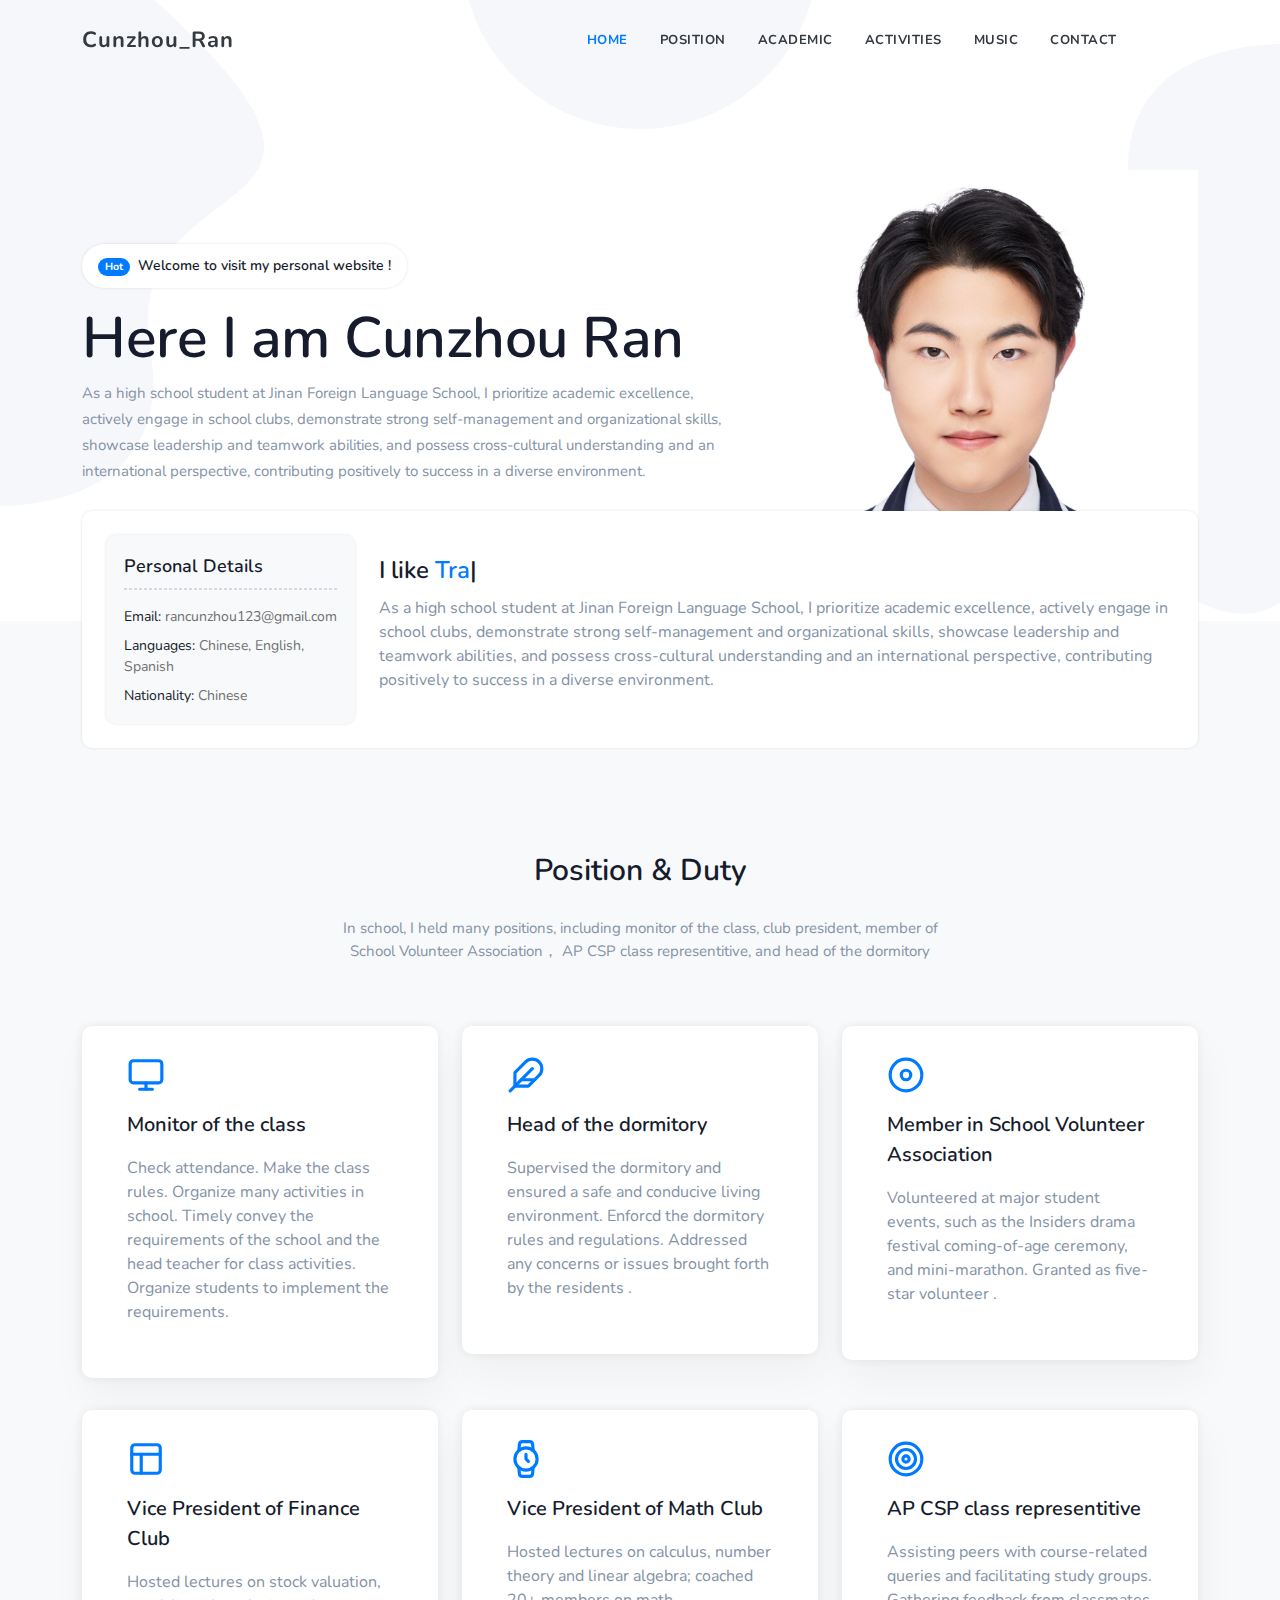
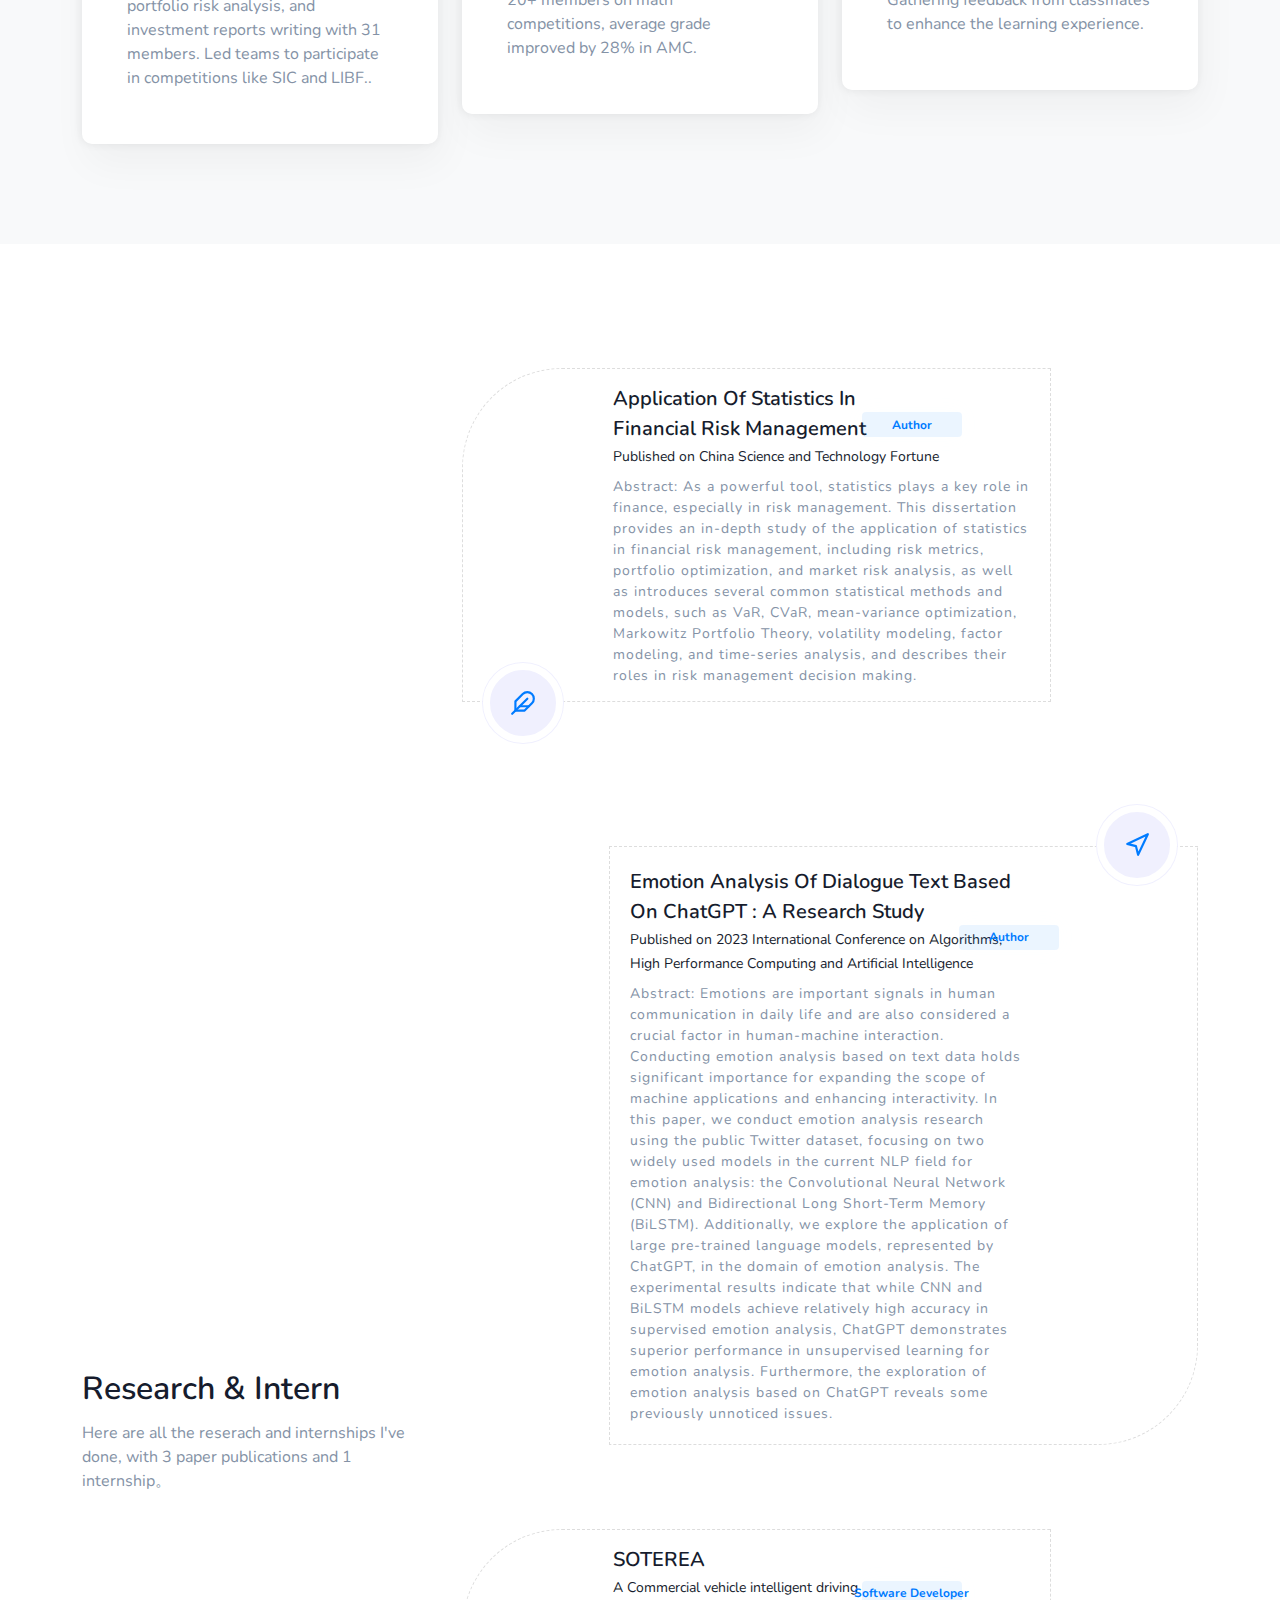
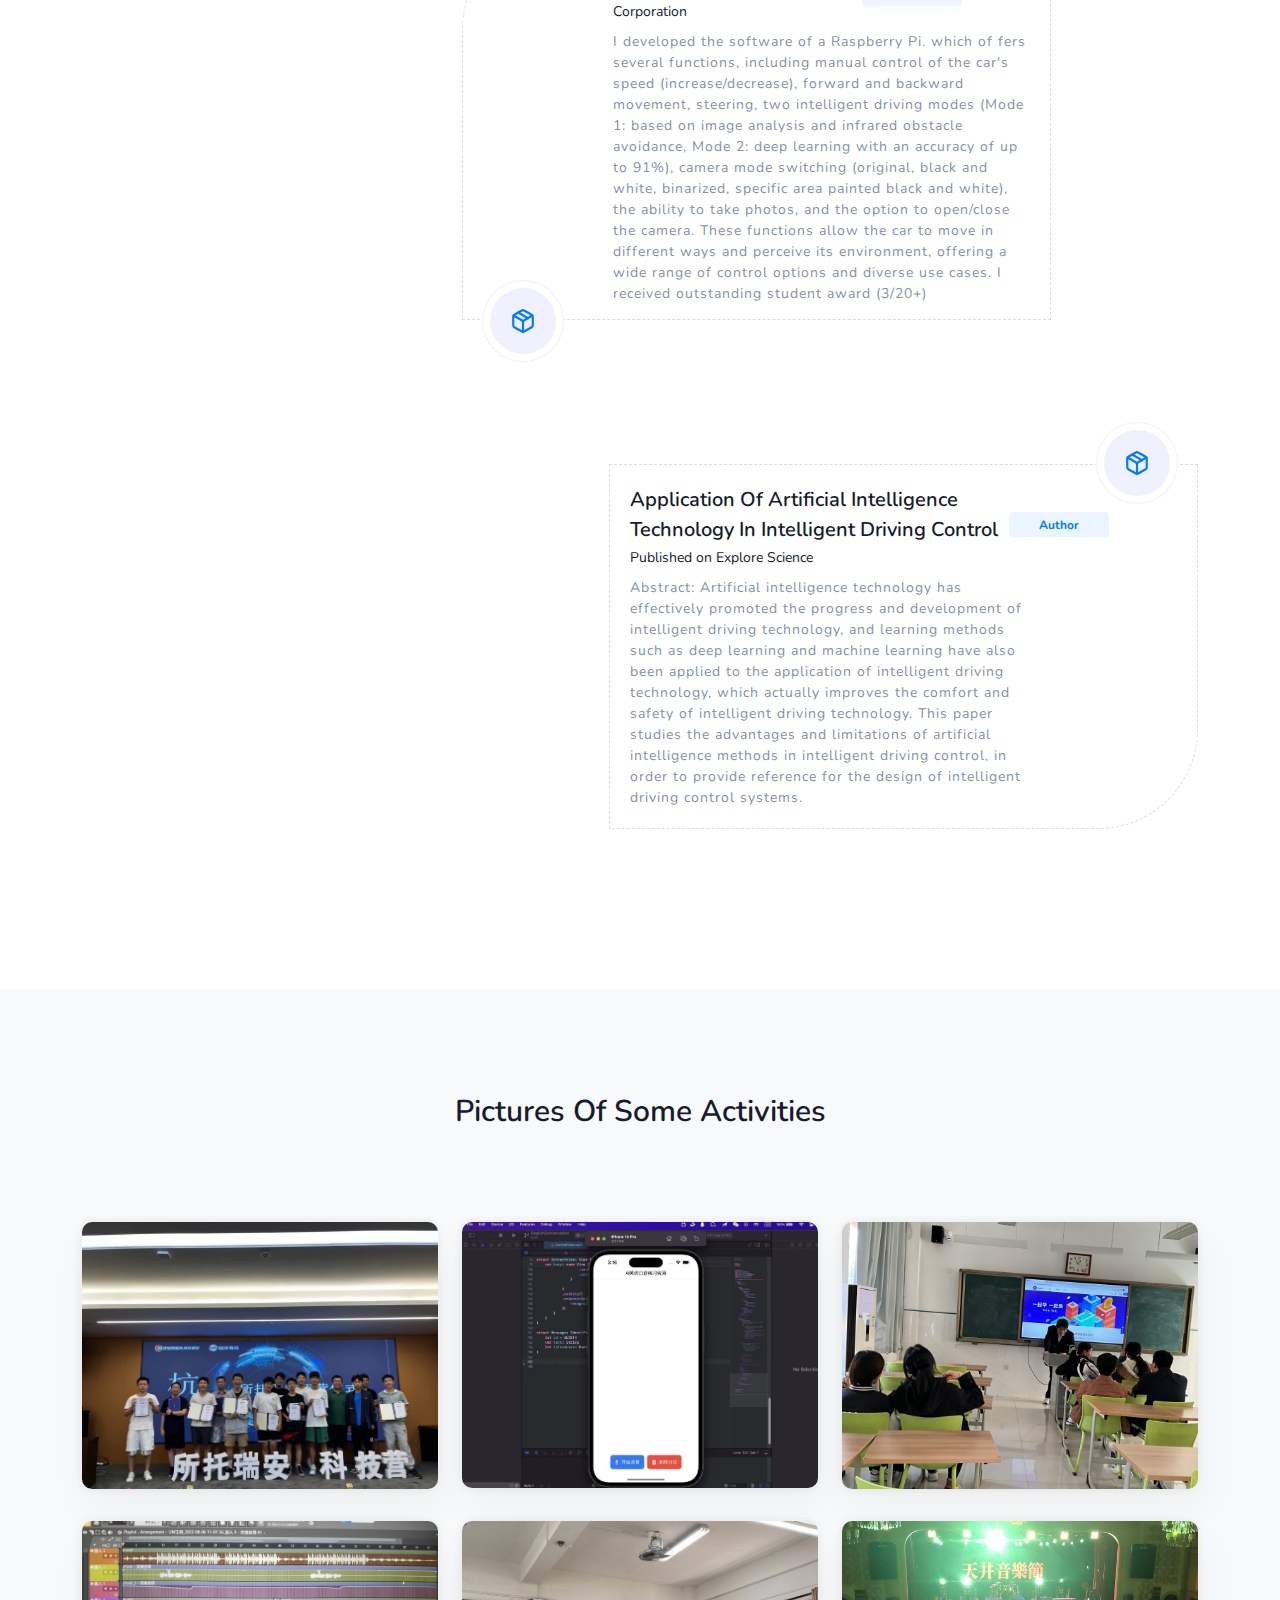
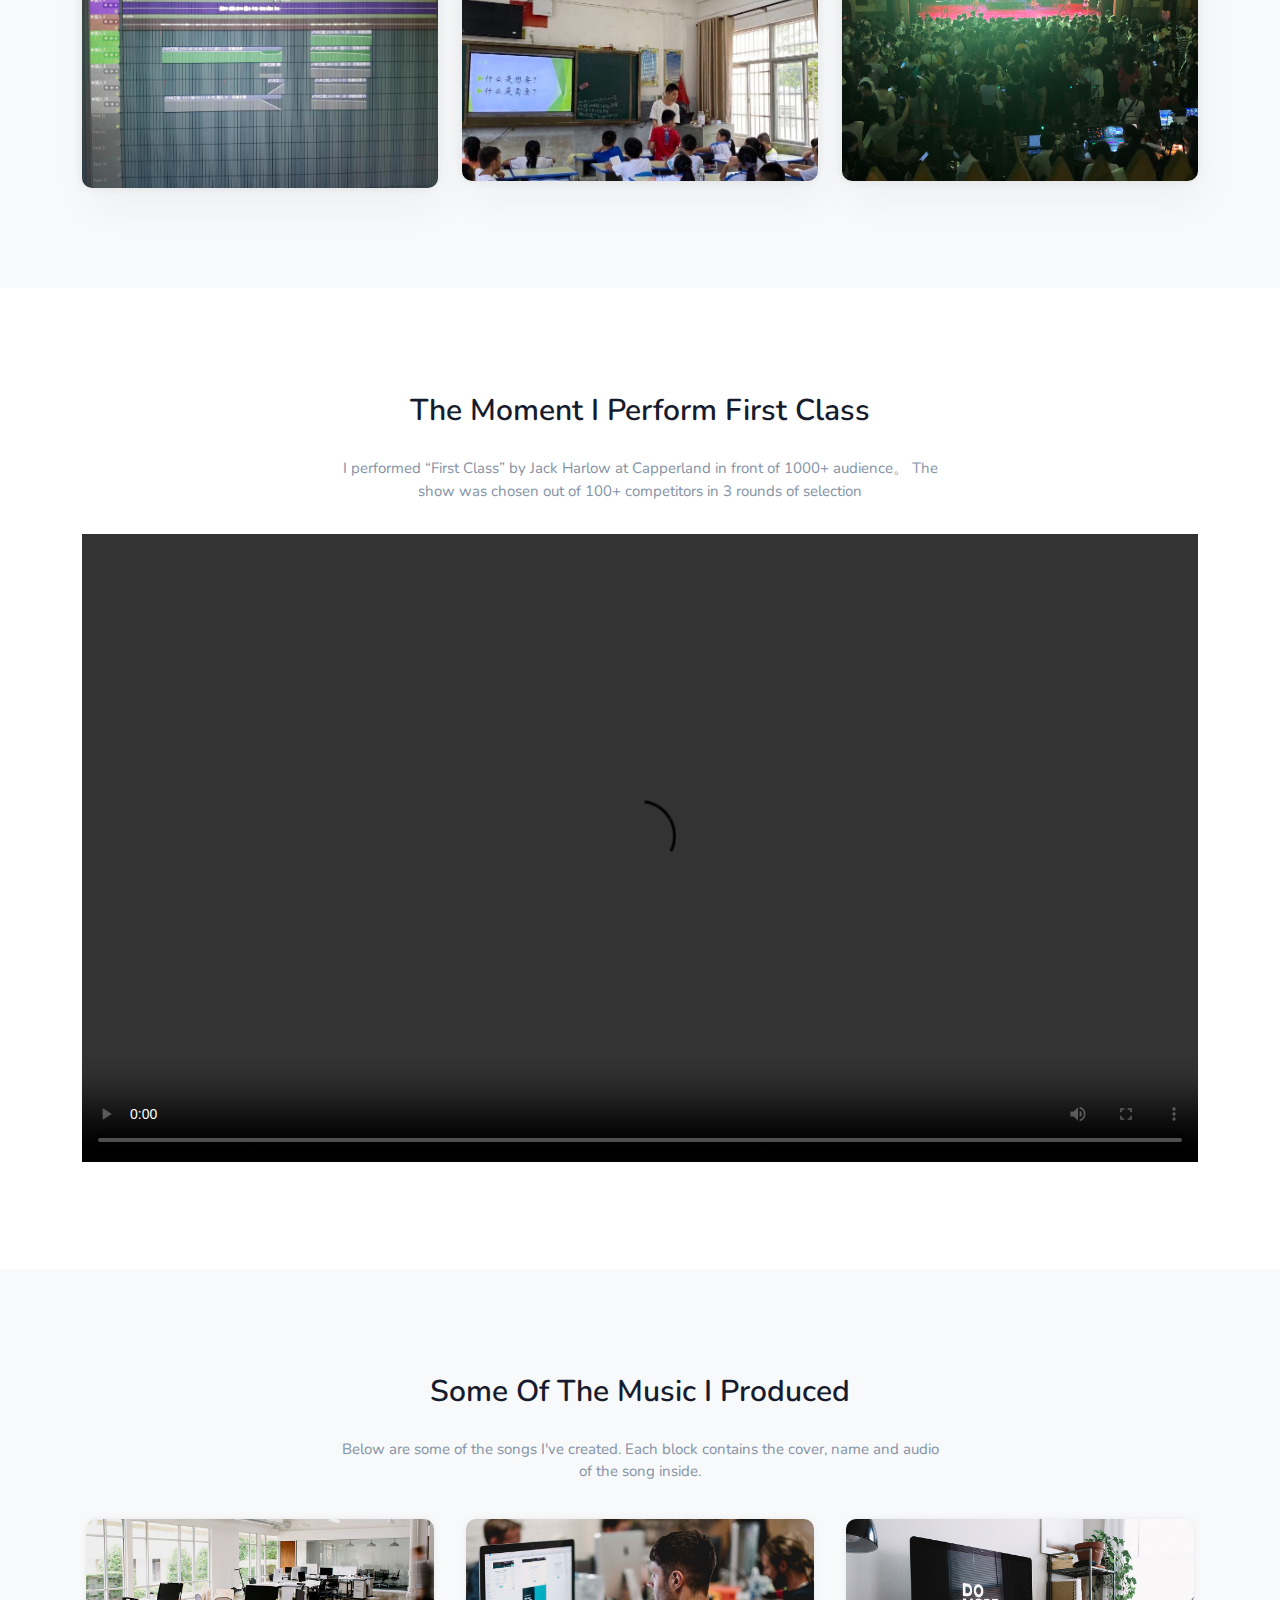
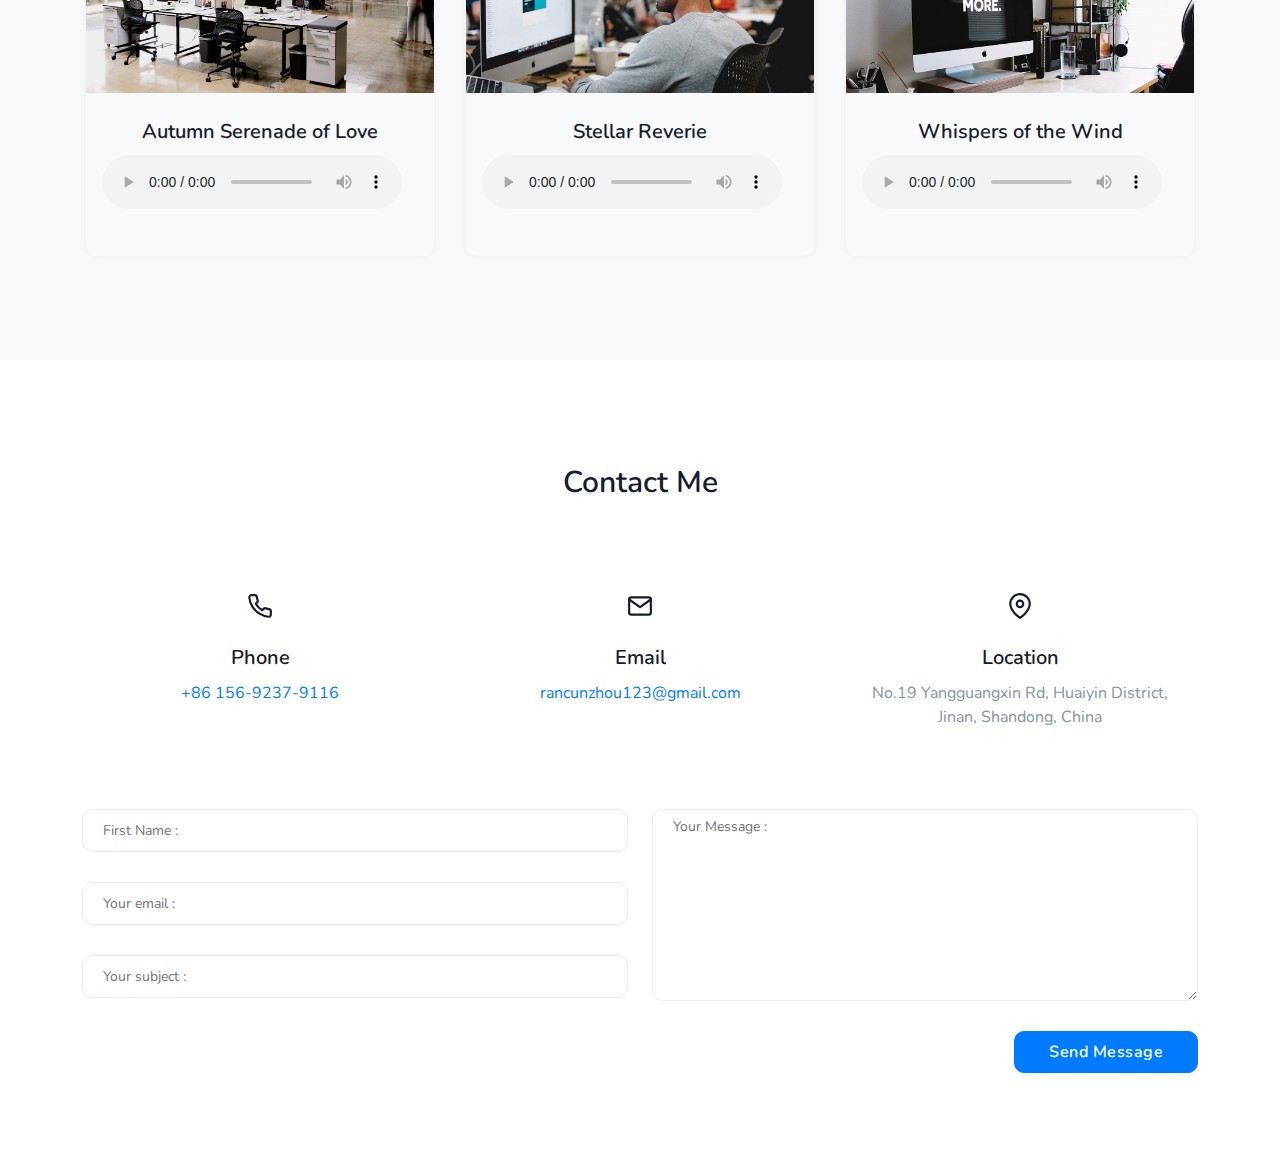
==== index.html @ 9c025082 "Add files via upload" ====
﻿<!DOCTYPE html>
<html lang="en">

<head>
    <meta charset="utf-8" />
    <title>Cunzhou Ran's personal website</title>
    <meta name="viewport" content="width=device-width, initial-scale=1.0">
    <meta name="description" content="Premium Bootstrap 4 Landing Page Template" />
    <meta name="keywords" content="bootstrap 4, premium, marketing, multipurpose" />
    <meta content="Zoyothemes" name="author" />
    <!-- favicon -->
    <link rel="shortcut icon" href="images/favicon.ico">
    <!-- Bootstrap -->
    <link href="css/bootstrap.min.css" rel="stylesheet" type="text/css" />
    <!-- MK Lightbox -->
    <link href="css/mklb.css" rel="stylesheet" type="text/css" />
    <!-- Icons -->
    <link href="css/materialdesignicons.min.css" rel="stylesheet" type="text/css" />
    <!-- Slider -->
    <link href="css/tiny-slider.css" rel="stylesheet" />
    <!-- Main css File -->
    <link href="css/style.css" rel="stylesheet" type="text/css" id="theme-opt" />
    <link href="css/colors/default.css" rel="stylesheet" id="color-opt" />
    <style>


        video {
            max-width: 100%;
            max-height: 100%;
            width: auto;
            height: auto;
            margin: auto;
        }
      
    </style>

</head>

<body data-bs-spy="scroll" data-bs-target="#navbar-navlist" data-bs-offset="20">
    <!-- Loader -->
    <div id="preloader">
        <div id="status">
            <div class="spinner">
                <div class="double-bounce1"></div>
                <div class="double-bounce2"></div>
            </div>
        </div>
    </div>
    <!-- Loader -->

    <!-- Navbar Start -->
    <nav id="navbar" class="navbar navbar-expand-lg fixed-top navbar-custom navbar-light sticky">
        <div class="container">
            <!-- Logo container-->
            <a class="logo" href="javascript:void(0)">Cunzhou_Ran</a>

            <button class="navbar-toggler" type="button" data-bs-toggle="collapse" data-bs-target="#navbarCollapse"
                aria-controls="navbarCollapse" aria-expanded="false" aria-label="Toggle navigation">
                <i class="mdi mdi-menu"></i>
            </button><!--end button-->

            <div class="collapse navbar-collapse navigation" id="navbarCollapse">
                <ul id="navbar-navlist" class="navbar-nav ms-auto">
                    <li class="nav-item">
                        <a class="nav-link" href="#home">Home</a>
                    </li><!--end nav item-->
                    <li class="nav-item">
                        <a class="nav-link" href="#services">Position</a>
                    </li><!--end nav item-->
                    <li class="nav-item">
                        <a class="nav-link" href="#resume">Academic</a>
                    </li><!--end nav item-->
                    <li class="nav-item">
                        <a class="nav-link" href="#projects">Activities</a>
                    </li><!--end nav item-->
                    <li class="nav-item">
                        <a class="nav-link" href="#news">Music</a>
                    </li><!--end nav item-->
                    <li class="nav-item">
                        <a class="nav-link" href="#contact">Contact</a>
                    </li><!--end nav item-->
                    <!-- <li class="nav-item dropdown">
                        <a class="nav-link dropdown-toggle" href="" id="navbarDropdown" role="button"
                            data-bs-toggle="dropdown" aria-haspopup="true" aria-expanded="false">Pages
                        </a>
                        <div class="dropdown-menu rounded m-0" aria-labelledby="navbarDropdown">
                            <div class="container ms-0 ms-md-0">
                                <div class="row">
                                    <div class="col-md-12">
                                        <a class="dropdown-item" href="page-blog.html">Blog</a>
                                        <a class="dropdown-item" href="page-blog-detail.html">Blog Detail</a>
                                        <a class="dropdown-item" href="page-portfolio.html">Portfolio</a>
                                        <a class="dropdown-item" href="page-portfolio-detail.html">Portfolio Detail</a>
                                    </div>end col-->
                                <!-- </div>end row -->
                            <!-- </div>end container -->
                        <!-- </div>
                    </li>end nav item --> 
                </ul>

                <ul class="top-right text-end list-unstyled list-inline mb-0 mt-2 mt-sm-0 nav-social">
                    <li class="list-inline-item me-2"><a href="https://www.facebook.com/profile.php?id=100084331074736"><i class="mdi mdi-facebook"></i></a>
                    </li>
                    <!-- <li class="list-inline-item me-2"><a href="javascript:void(0)"><i class="mdi mdi-twitter"></i></a>
                    </li> -->
                    <li class="list-inline-item"><a href="https://www.instagram.com/rancunzhou/"><i class="mdi mdi-instagram"></i></a></li>
                </ul>

            </div>
        </div><!--end container-->
    </nav><!--end navbar-->
    <!-- Navbar End -->

    <!-- Hero Area -->
    <div class="hero-area position-relative bg-half-120 pb-0" style="background-image:url('images/home/home-shape.png')"
        id="home">
        <!--<div class="bg-overlay"></div>-->
        <div class="container">
            <div class="row">
                <div class="col-lg-7 col-md-7 align-items-center">
                    <div class="title-heading mt-4 py--50">
                        <div class="alert alert-transparent alert-pills shadow" role="alert">
                            <span class="badge badge-pill badge-primary me-1">Hot</span>
                            <span class="content">Welcome to visit my personal website !</span>
                        </div>
                        <h1 class="heading text-black">Here I am Cunzhou Ran</h1>
                        <p class="pera-title text-light-muted"> As a high school student at Jinan Foreign Language
                            School, I prioritize academic excellence, actively engage in school clubs, demonstrate
                            strong self-management and organizational skills, showcase leadership and teamwork
                            abilities, and possess cross-cultural understanding and an international perspective,
                            contributing positively to success in a diverse environment. </p>
                        <!-- <div class="hero-btn mt-4 pt-2">
                            <a href="javascript:void(0)" class="btn btn-primary rounded me-2 mb-2">Hire Me</a>
                            <a href="javascript:void(0)"
                                class="btn btn-outline-primary rounded text-white mb-2">Download CV <i
                                    data-feather="download" class="fea icon-sm"></i></a>
                        </div> -->
                    </div>
                </div>
                <div class="col-lg-5 col-md-5 mt-4 pt-2 mt-sm-0 pt-sm-0">
                    <div class="home-image">
                        <img src="images/WechatIMG7.jpg" alt="" class="img-fluid mx-auto position-relative">
                    </div>
                </div>
            </div>
        </div>
    </div>

    <section class="bg-light">
        <div class="container">
            <div class="row">
                <div class="col-lg-12">
                    <div class="card public-profile border-0 rounded shadow" style="z-index: 1;">
                        <div class="card-body">
                            <div class="row align-items-center">
                                <div class="col-lg-3 col-md-4 text-md-start">
                                    <div class="about-details key-feature bg-light">
                                        <div class="media-body content">
                                            <h6 class="title mb-2">Personal Details</h6>
                                            <div class="bor-bottom mt-2 mb-2"></div>
                                            <p class="text-muted mb-2 mt-3 font-14"><a href="javascript:void(0)"
                                                    class="text-black">Email: </a> rancunzhou123@gmail.com</p>
                                            <p class="text-muted mb-2 font-14"><a href="javascript:void(0)"
                                                    class="text-black">Languages: </a> Chinese, English, Spanish</p>
                                            <p class="text-muted mb-0 font-14"><a href="javascript:void(0)"
                                                    class="text-black">Nationality: </a> Chinese</p>
                                        </div>
                                    </div>
                                </div>

                                <div class="col-lg-9 col-md-8">
                                    <div class="row align-items-end">
                                        <div class="col-md-12 text-md-start mt-4 mt-sm-0">
                                            <h4 class="heading me-2">I like <span class="element text-primary"
                                                    data-elements="Web Designer, Web Developer, Photographer"></span>
                                                <span id="typed" class="text-primary"></span>
                                            </h4>
                                            <p class="text-light-muted mt-2">As a high school student at Jinan Foreign
                                                Language School, I prioritize academic excellence, actively engage in
                                                school clubs, demonstrate strong self-management and organizational
                                                skills, showcase leadership and teamwork abilities, and possess
                                                cross-cultural understanding and an international perspective,
                                                contributing positively to success in a diverse environment.</p>
                                            <!-- <img src="images/signature.png" height="35" alt=""> -->
                                        </div><!--end col-->
                                    </div><!--end row-->
                                </div><!--end col-->
                            </div><!--end row-->
                        </div>
                    </div>
                </div><!--end col-->
            </div><!--end row-->
        </div><!--end container-->
    </section><!--end section -->

    <!-- Service Start -->
    <section class="section bg-light" id="services">
        <div class="container">
            <div class="row justify-content-center">
                <div class="col-12 text-center">
                    <div class="container-title text-center mb-4 pb-2">
                        <div class="titles">
                            <h2 class="title text-capitalize mb-4">Position & Duty</h2>
                            <p class="pera-title para-desc-600 text-light-muted mb-0 mx-auto">In school, I held many positions, including monitor of the class, club president, member of School Volunteer Association， AP CSP class representitive, and head of the dormitory 
                            </p>
                            <span></span>
                        </div>
                    </div>
                </div><!--end col-->
            </div><!--end row-->

            <div class="row">
                <div class="col-lg-4 col-md-6 col-12 mt-4 pt-2">
                    <div class="feature-widget text-left rounded">
                        <div class="services-icon text-primary mb-3">
                            <i data-feather="monitor" class="fea icon-md"></i>
                        </div>
                        <div class="services-texts">
                            <h3 class="title mb-3">Monitor of the class</h3>
                            <p class="text-light-muted mb-4">Check attendance. Make the class rules. Organize many activities in school. Timely convey the 
                                requirements of the school and the head teacher for class activities. Organize students
                                 to implement the requirements.</p>
                            <!-- <a href="javascript:void(0)" class="text-primary">Read more <i class="mdi mdi-chevron-right"></i></a> -->
                        </div>
                    </div>
                </div>

                <div class="col-lg-4 col-md-6 col-12 mt-4 pt-2">
                    <div class="feature-widget text-left rounded">
                        <div class="services-icon text-primary mb-3">
                            <i data-feather="feather" class="fea icon-md"></i>
                        </div>
                        <div class="services-texts">
                            <h3 class="title mb-3">Head of the dormitory</h3>
                            <p class="text-light-muted mb-4">Supervised the dormitory and ensured a safe and conducive living environment. Enforcd the dormitory rules and regulations. Addressed any concerns or issues brought forth by the residents
                                .
                                
                                
                                </p>
                            <!-- <a href="javascript:void(0)" class="text-primary">Read more <i class="mdi mdi-chevron-right"></i></a> -->
                        </div>
                    </div>
                </div>

                <div class="col-lg-4 col-md-6 col-12 mt-4 pt-2">
                    <div class="feature-widget text-left rounded">
                        <div class="services-icon text-primary mb-3">
                            <i data-feather="disc" class="fea icon-md"></i>
                        </div>
                        <div class="services-texts">
                            <h3 class="title mb-3">Member in School Volunteer Association</h3>
                            <p class="text-light-muted mb-4">Volunteered at major student events, such as the Insiders
                                drama festival coming-of-age ceremony, and mini-marathon. Granted as five-star volunteer
                                . </p>
                            <!-- <a href="javascript:void(0)" class="text-primary">Read more <i class="mdi mdi-chevron-right"></i></a> -->
                        </div>
                    </div>
                </div>
                <div class="col-lg-4 col-md-6 col-12 mt-4 pt-2">
                    <div class="feature-widget text-left rounded">
                        <div class="services-icon text-primary mb-3">
                            <i data-feather="layout" class="fea icon-md"></i>
                        </div>
                        <div class="services-texts">
                            <h3 class="title mb-3">Vice President of Finance Club</h3>
                            <p class="text-light-muted mb-4">Hosted lectures on stock valuation, portfolio risk
                                analysis, and investment reports writing with 31 members. Led teams to participate in
                                competitions like SIC and LIBF..</p>
                            <!-- <a href="javascript:void(0)" class="text-primary">Read more <i class="mdi mdi-chevron-right"></i></a> -->
                        </div>
                    </div>
                </div>

                <div class="col-lg-4 col-md-6 col-12 mt-4 pt-2">
                    <div class="feature-widget text-left rounded">
                        <div class="services-icon text-primary mb-3">
                            <i data-feather="watch" class="fea icon-md"></i>
                        </div>
                        <div class="services-texts">
                            <h3 class="title mb-3">Vice President of Math Club</h3>
                            <p class="text-light-muted mb-4">Hosted lectures on calculus, number theory and linear
                                algebra; coached 20+ members on math competitions, average grade improved by 28% in AMC.
                            </p>
                            <!-- <a href="javascript:void(0)" class="text-primary">Read more <i class="mdi mdi-chevron-right"></i></a> -->
                        </div>
                    </div>
                </div>

                <div class="col-lg-4 col-md-6 col-12 mt-4 pt-2">
                    <div class="feature-widget text-left rounded">
                        <div class="services-icon text-primary mb-3">
                            <i data-feather="target" class="fea icon-md"></i>
                        </div>
                        <div class="services-texts">
                            <h3 class="title mb-3">AP CSP class representitive</h3>
                            <p class="text-light-muted mb-4">Assisting peers with course-related queries and facilitating study groups. Gathering feedback from classmates to enhance the learning experience.</p>
                            <!-- <a href="javascript:void(0)" class="text-primary">Read more <i class="mdi mdi-chevron-right"></i></a> -->
                        </div>
                    </div>
                </div>
            </div> <!-- end row -->
        </div>
    </section>
    <!-- End Start -->


    <!-- Start Section -->
    <section class="section" id="resume">
        <div class="container">

            <div class="row justify-content-center align-items-center">
                <div class="col-lg-4">
                    <div class="work-content mt-4">
                        <h2 class="text-capitalize">Research & Intern</h2>
                        <p class="mb-0 text-light-muted">Here are all the reserach and internships I've done, with 3 paper publications and 1 internship。</p>
                        <!-- <a href="javascript:void(0)" class="btn btn btn-primary rounded mt-4 pt-2">See More <i class="mdi mdi-chevron-right"></i></a> -->
                    </div>
                </div>

                <div class="col-lg-8">
                    <div class="row">
                        <div class="main-timeline">
                            <div class="timeline mt-4">
                                <a href="javascript:void(0)" class="timeline-content">
                                    <div class="timeline-icon text-primary">
                                        <i data-feather="feather" class="fea icon-md"></i>
                                    </div>
                                    <h3 class="title mb-0">Application of Statistics in<br> Financial
                                        Risk Management</h3>
                                    <small class="company">Published on China Science and Technology Fortune</small>
                                    <span class="badge skill-badge education-badge badge-light">Author</span>
                                    <p class="description text-light-muted mt-2">
                                        Abstract: As a powerful tool, statistics plays a key role in finance, especially
                                        in risk management. This dissertation provides an in-depth study of the
                                        application of statistics in financial risk management, including risk metrics,
                                        portfolio optimization, and market risk analysis, as well as introduces several
                                        common statistical methods and models, such as VaR, CVaR, mean-variance
                                        optimization, Markowitz Portfolio Theory, volatility modeling, factor modeling,
                                        and time-series analysis, and describes their roles in risk management decision
                                        making.


                                    </p>
                                </a>
                            </div>
                            <div class="timeline mt-4">
                                <a href="javascript:void(0)" class="timeline-content">
                                    <div class="timeline-icon text-primary">
                                        <i data-feather="navigation" class="fea icon-md"></i>
                                    </div>
                                    <h3 class="title mb-0">Emotion Analysis of Dialogue Text Based<br> on ChatGPT : A
                                        Research Study </h3>
                                    <small class="company">Published on 2023 International Conference on Algorithms,
                                    </small>
                                    <br>
                                    <small class="company"> High Performance Computing and Artificial Intelligence
                                    </small>

                                    </small>
                                    <span class="badge skill-badge education-badge margin-50 badge-light">Author</span>
                                    <p class="description text-light-muted mt-2">
                                        Abstract: Emotions are important signals in human communication in daily life
                                        and are also considered a crucial factor in human-machine interaction.
                                        Conducting emotion analysis based on text data holds significant importance for
                                        expanding the scope of machine applications and enhancing interactivity. In this
                                        paper, we conduct emotion analysis research using the public Twitter dataset,
                                        focusing on two widely used models in the current NLP field for emotion
                                        analysis: the Convolutional Neural Network (CNN) and Bidirectional Long
                                        Short-Term Memory (BiLSTM). Additionally, we explore the application of large
                                        pre-trained language models, represented by ChatGPT, in the domain of emotion
                                        analysis. The experimental results indicate that while CNN and BiLSTM models
                                        achieve relatively high accuracy in supervised emotion analysis, ChatGPT
                                        demonstrates superior performance in unsupervised learning for emotion analysis.
                                        Furthermore, the exploration of emotion analysis based on ChatGPT reveals some
                                        previously unnoticed issues.
                                    </p>
                                </a>
                            </div>
                            <div class="timeline mt-4">
                                <a href="javascript:void(0)" class="timeline-content">
                                    <div class="timeline-icon text-primary">
                                        <i data-feather="package" class="fea icon-md"></i>
                                    </div>
                                    <h3 class="title mb-0">SOTEREA</h3>
                                    <small class="company">A Commercial vehicle intelligent driving</small><br>
                                    <small class="company">Corporation</small>
                                    <span class="badge skill-badge education-badge badge-light">Software
                                        Developer</span>
                                    <p class="description text-light-muted mt-2">
                                        I developed the software of a Raspberry Pi. which of
                                        fers several functions, including manual control of the car's
                                        speed (increase/decrease), forward and backward movement, steering,
                                        two intelligent driving modes (Mode 1: based on image analysis and infrared
                                        obstacle avoidance, Mode 2: deep learning with an accuracy of up to 91%),
                                        camera mode switching (original, black and white, binarized, specific area
                                        painted black and white), the ability to take photos, and the option to
                                        open/close the camera. These functions allow the car to move in different ways
                                        and perceive its environment, offering a wide range of control options and
                                        diverse use cases. I received outstanding student award (3/20+)

                                    </p>
                                </a>
                            </div>
                            <div class="timeline mt-4">
                                <a href="javascript:void(0)" class="timeline-content">
                                    <div class="timeline-icon text-primary">
                                        <i data-feather="package" class="fea icon-md"></i>
                                    </div>
                                    <h3 class="title mb-0">Application of Artificial Intelligence technology in intelligent driving control
                                      </h3>
                                    <small class="company">Published on Explore Science</small>
                                    <span class="badge skill-badge education-badge badge-light">Author</span>
                                    <p class="description text-light-muted mt-2">
                                        Abstract: Artificial intelligence technology has effectively promoted the progress and development of intelligent driving technology, and learning methods such as deep learning and machine learning have also been applied to the application of intelligent driving technology, which actually improves the comfort and safety of intelligent driving technology. This paper studies the advantages and limitations of artificial intelligence methods in intelligent driving control, in order to provide reference for the design of intelligent driving control systems.
                                    </p>
                                </a>
                            </div>
                        </div>
                    </div>
                </div>
            </div>
        </div><!-- end container -->
    </section><!-- end section -->


    <!-- Client Start
        <section class="section fan-fact" style="background-image:url('images/bg-pattern.png')" id="about">
            <div class="container">
                <div class="row" id="counter">
                    <div class="col-lg-3 col-6 my-3">
                        <div class="card counter-box border-0 shadow text-center rounded py-3">
                            <div class="card-body py-5">
                                <h2 class="mb-0"><span class="counter-value" data-target="97">97</span>%</h2>
                                <h5 class="counter-head mb-0">Happy Client </h5>
                            </div>
                        </div>
                    </div>

                    <div class="col-lg-3 col-6 my-3">
                        <div class="card counter-box border-0 shadow text-center rounded py-3">
                            <div class="card-body py-5">
                                <h2 class="mb-0"><span class="counter-value" data-target="15">1</span> M </h2>
                                <h5 class="counter-head mb-0">Download </h5>
                            </div>
                        </div>
                    </div>
                    
                    <div class="col-lg-3 col-6 my-3">
                        <div class="card counter-box border-0 shadow text-center rounded py-3">
                            <div class="card-body py-5">
                                <h2 class="mb-0"><span class="counter-value" data-target="3261">30</span> + </h2>
                                <h5 class="counter-head mb-0">Happy Users </h5>
                            </div>
                        </div>
                    </div>

                    <div class="col-lg-3 col-6 my-3">
                        <div class="card counter-box border-0 shadow text-center rounded py-3">
                            <div class="card-body py-5">
                                <h2 class="mb-0"><span class="counter-value" data-target="36">3</span> + </h2>
                                <h5 class="counter-head mb-0">Years of expe. </h5>
                            </div>
                        </div>
                    </div>
                </div>end row -->
    <!-- </div>end container -->
    <!-- </section> -->
    <!-- End Section Client -->


    <!-- Skill & CTA START -->
    <!-- <section class="cta-full">
            <div class="container">
                <div class="row position-relative">
                    <div class="col-lg-4 padding-less img" style="background-image:url('images/skills.jpg')" data-jarallax='{"speed": 0.5}'></div><!-- end col -->
    <!-- <div class="col-lg-8 offset-lg-5">
                        <div class="cta-full-img-box">
                            <div class="row justify-content-center">
                                <div class="col-12 text-center mb-3">
                                    <div class="container-title">
                                        <div class="titles">
                                            <h4 class="title title-line text-capitalize mb-4">Work Expertise</h4>
                                        </div> -->
    <!-- <p class="text-light-muted mx-auto width-max mb-0">Obviously I'm a Web Designer. Experienced with all stages of the development cycle for dynamic web projects.</p>
                                    </div> -->
    <!-- </div>end col -->
    <!-- </div>end row -->

    <!-- <div class="row align-items-center">
                                <div class="col-lg-3 col-6 mt-4 pt-2">
                                    <div class="card explore-feature border-0 text-center bg-white p-3">
                                        <div class="card-body p-0">
                                            <div class="skill-icon rounded-circle shadow-lg d-inline-block">
                                                <img src="images/skills/bootstrap.svg" alt="" class="img-fluid mx-auto">
                                            </div>
                                            <span class="badge skill-badge badge-light">70%</span>
                                        </div>
                                    </div> -->
    <!-- </div>end col -->

    <!-- <div class="col-lg-3 col-6 mt-4 pt-2">
                                    <div class="card explore-feature border-0 text-center bg-white p-3">
                                        <div class="card-body p-0">
                                            <div class="skill-icon rounded-circle shadow-lg d-inline-block">
                                                <img src="images/skills/nodejs-icon.svg" alt="" class="img-fluid mx-auto">
                                            </div>
                                            <span class="badge skill-badge badge-light">55%</span>
                                        </div>
                                    </div>
                                </div>       -->
    <!-- end col -->

    <!-- <div class="col-lg-3 col-6 mt-4 pt-2">
                                    <div class="card explore-feature border-0 text-center bg-white p-3">
                                        <div class="card-body p-0">
                                            <div class="skill-icon rounded-circle shadow-lg d-inline-block">
                                                <img src="images/skills/react.svg" alt="" class="img-fluid mx-auto">
                                            </div>
                                            <span class="badge skill-badge badge-light">68%</span>
                                        </div>
                                    </div> -->
    <!-- </div>end col -->

    <!-- <div class="col-lg-3 col-6 mt-4 pt-2">
                                    <div class="card explore-feature border-0 text-center bg-white p-3">
                                        <div class="card-body p-0">
                                            <div class="skill-icon rounded-circle shadow-lg d-inline-block">
                                                <img src="images/skills/post_gray_sql.svg" alt="" class="img-fluid mx-auto">
                                            </div>
                                            <span class="badge skill-badge badge-light">75%</span>
                                        </div>
                                    </div> -->
    <!-- </div>end col     -->
    <!-- </div>end row -->

    <!-- <div class="row align-items-center">
                                <div class="col-lg-3 col-6 mt-4 pt-2">
                                    <div class="card explore-feature border-0 text-center bg-white p-3">
                                        <div class="card-body p-0">
                                            <div class="skill-icon rounded-circle shadow-lg d-inline-block">
                                                <img src="images/skills/amazons3.svg" alt="" class="img-fluid mx-auto">
                                            </div>
                                            <span class="badge skill-badge badge-light">80%</span>
                                        </div>
                                    </div> -->
    <!-- </div>end col -->

    <!-- <div class="col-lg-3 col-6 mt-4 pt-2">
                                    <div class="card explore-feature border-0 text-center bg-white p-3">
                                        <div class="card-body p-0">
                                            <div class="skill-icon rounded-circle shadow-lg d-inline-block">
                                                <img src="images/skills/android.svg" alt="" class="img-fluid mx-auto">
                                            </div>
                                            <span class="badge skill-badge badge-light">85%</span>
                                        </div>
                                    </div> -->
    <!-- </div>end col -->

    <!-- <div class="col-lg-3 col-6 mt-4 pt-2">
                                    <div class="card explore-feature border-0 text-center bg-white p-3">
                                        <div class="card-body p-0">
                                            <div class="skill-icon rounded-circle shadow-lg d-inline-block">
                                                <img src="images/skills/Angular.svg" alt="" class="img-fluid mx-auto">
                                            </div>
                                            <span class="badge skill-badge badge-light">70%</span>
                                        </div>
                                    </div> -->
    <!-- </div>end col -->

    <!-- <div class="col-lg-3 col-6 mt-4 pt-2">
                                    <div class="card explore-feature border-0 text-center bg-white p-3">
                                        <div class="card-body p-0">
                                            <div class="skill-icon rounded-circle shadow-lg d-inline-block">
                                                <img src="images/skills/mongodb.svg" alt="" class="img-fluid mx-auto">
                                            </div>
                                            <span class="badge skill-badge badge-light">65%</span>
                                        </div>
                                    </div> -->
    <!-- </div>end col     -->
    <!-- </div>end row -->

    <!-- </div> end about detail -->
    <!-- </div> end col         -->
    <!-- </div>end row -->
    <!-- </div>end container fluid -->
    <!-- </section> -->
    <!-- end section    -->
    <!-- Skill & CTA End -->


    <!-- Projects/Work Start -->
    <section class="section bg-light" id="projects">
        <div class="container">
            <div class="row justify-content-center">
                <div class="col-12 text-center">
                    <div class="container-title text-center mb-4 pb-2">
                        <div class="titles">
                            <h2 class="title text-capitalize mb-4">Pictures of some activities</h2>
                            <!-- <p class="pera-title para-desc-600 text-light-muted mb-0 mx-auto">Obviously I'm a Web
                                Designer. Experienced with all stages of the development cycle for dynamic web projects.
                            </p> -->
                            <span></span>
                        </div>
                    </div>
                </div><!--end col-->
            </div><!--end row-->


            <div class="row">
                <div class="col-lg-4 col-md-6 col-12 mt-4 pt-2">
                    <div
                        class="card border-0 work-container work-modern position-relative d-block overflow-hidden rounded">
                        <div class="card-body p-0">
                            <img src="images/Soterea.jpg" class="img-fluid" alt="work-image">
                            <div class="overlay-work bg-dark"></div>
                            <div class="content">
                                <h5 class="mb-0"><a class="text-white title">Internship in Soterea</a></h5>
                                <h6 class="text-light tag mb-0">Group photo at the end</h6>
                            </div>
                            <div class="icons text-center">
                                <a href="javascript:void(0)" data-src="images/Soterea.jpg" data-gallery="myGal"
                                    class="text-primary work-icon bg-white d-inline-block rounded-pill mfp-image">
                                    <i data-feather="camera" class="fea icon-sm"></i>
                                </a>
                            </div>
                        </div>
                    </div>
                </div><!--end col-->

                <div class="col-lg-4 col-md-6 col-12 mt-4 pt-2">
                    <div
                        class="card border-0 work-container work-modern position-relative d-block overflow-hidden rounded">
                        <div class="card-body p-0">
                            <img src="images/kouyuapp.jpg" class="img-fluid" alt="work-image">
                            <div class="overlay-work bg-dark"></div>
                            <div class="content">
                                <h5 class="mb-0"><a  class="text-white title">An app for practicing spoken English with generative AI.
                                        </a></h5>
                                <h6 class="text-light tag mb-0">Screenshot of the app and the code</h6>
                            </div>
                            <div class="icons text-center">
                                <a href="javascript:void(0)" data-src="images/kouyuapp.jpg" data-gallery="myGal"
                                    class="text-primary work-icon bg-white d-inline-block rounded-pill mfp-image"><i
                                        data-feather="camera" class="fea icon-sm"></i></a>
                            </div>
                        </div>
                    </div>
                </div><!--end col-->

                <div class="col-lg-4 col-md-6 col-12 mt-4 pt-2">
                    <div
                        class="card border-0 work-container work-modern position-relative d-block overflow-hidden rounded">
                        <div class="card-body p-0">
                            <img src="images/financeclub.jpeg" class="img-fluid" alt="work-image">
                            <!-- <video class="img-fluid" alt="work-image" ><source src="firstclass.mp4" type="video/mp4">
                                    您的浏览器不支持视频标签。</video> -->
                            <div class="overlay-work bg-dark"></div>
                            <div class="content">
                                <h5 class="mb-0"><a class="text-white title">Vice president of Finance Club.
                                        </a></h5>
                                <h6 class="text-light tag mb-0">A photo of me lecturing at the Finance Club</h6>
                            </div>
                            <div class="icons text-center">
                                <a href="javascript:void(0)" data-src="images/financeclub.jpeg" data-gallery="myGal"
                                    class="text-primary work-icon bg-white d-inline-block rounded-pill mfp-image"><i
                                        data-feather="camera" class="fea icon-sm"></i></a>
                                <!-- <a href="javascript:void(0)" data-src="firstclass.mp4" data-gallery="myGal" class="text-primary work-icon bg-white d-inline-block rounded-pill mfp-image"><i data-feather="camera" class="fea icon-sm"></i></a> -->
                            </div>
                        </div>
                    </div>
                </div><!--end col-->

                <div class="col-lg-4 col-md-6 col-12 mt-4 pt-2">
                    <div
                        class="card border-0 work-container work-modern position-relative d-block overflow-hidden rounded">
                        <div class="card-body p-0">
                            <img src="images/musicdemo.jpg" class="img-fluid" alt="work-image">
                            <div class="overlay-work bg-dark"></div>
                            <div class="content">
                                <h5 class="mb-0"><a  class="text-white title">Made 5+ demo using FL studio
                                        </a></h5>
                                <h6 class="text-light tag mb-0">Screenshot of one demo</h6>
                            </div>
                            <div class="icons text-center">
                                <a href="javascript:void(0)" data-src="images/musicdemo.jpg" data-gallery="myGal"
                                    class="text-primary work-icon bg-white d-inline-block rounded-pill mfp-image"><i
                                        data-feather="camera" class="fea icon-sm"></i></a>
                            </div>
                        </div>
                    </div>
                </div><!--end col-->

                <div class="col-lg-4 col-md-6 col-12 mt-4 pt-2">
                    <div
                        class="card border-0 work-container work-modern position-relative d-block overflow-hidden rounded">
                        <div class="card-body p-0">
                            <img src="images/zhijiao.jpeg" class="img-fluid" alt="work-image">
                            <div class="overlay-work bg-dark"></div>
                            <div class="content">
                                <h5 class="mb-0"><a  class="text-white title">Teaching in Qionghai, Hainan
                                        </a></h5>
                                <h6 class="text-light tag mb-0">A picture of me teaching a class                                </h6>
                            </div>
                            <div class="icons text-center">
                                <a href="javascript:void(0)" data-src="images/zhijiao.jpeg" data-gallery="myGal"
                                    class="text-primary work-icon bg-white d-inline-block rounded-pill mfp-image"><i
                                        data-feather="camera" class="fea icon-sm"></i></a>
                            </div>
                        </div>
                    </div>
                </div><!--end col-->

                <div class="col-lg-4 col-md-6 col-12 mt-4 pt-2">
                    <div
                        class="card border-0 work-container work-modern position-relative d-block overflow-hidden rounded">
                        <div class="card-body p-0">
                            <img src="images/yinyue.jpg" class="img-fluid" alt="work-image">
                            <div class="overlay-work bg-dark"></div>
                            <div class="content">
                                <h5 class="mb-0"><a  class="text-white title">Performing First Class at Capperland
                                        </a></h5>
                                <h6 class="text-light tag mb-0">The photo before the show started</h6>
                            </div>
                            <div class="icons text-center">
                                <a href="javascript:void(0)" data-src="images/yinyue.jpg" data-gallery="myGal"
                                    class="text-primary work-icon bg-white d-inline-block rounded-pill mfp-image"><i
                                        data-feather="camera" class="fea icon-sm"></i></a>
                            </div>
                        </div>
                    </div>
                </div><!--end col-->

                <!-- <div class="col-12 mt-4 pt-2">
                    <div class="text-center">
                        <a href="page-portfolio.html" class="btn btn btn-primary rounded">See More <i
                                class="mdi mdi-chevron-right"></i></a>
                    </div>
                </div>end col -->
            </div><!--end row-->
        </div>
        <!-- End container -->
    </section>
    <!-- Projects End -->

    <!-- Testimonial Start -->
    <section class="section bg-white video-container">
        <div class="container">
            <div class="row justify-content-center">
                <div class="col-12 text-center">
                    <div class="container-title text-center mb-4 pb-2">
                        <div class="titles">
                            <h2 class="title text-capitalize mb-4">The moment I perform First Class</h2>
                            <p class="pera-title para-desc-600 text-light-muted mb-0 mx-auto">I performed “First Class” by Jack Harlow at Capperland in front of 1000+ audience。 The show was chosen out of 100+ competitors in 3 rounds of selection
                            </p>
                            <span></span>
                        </div>

                    </div>
                </div><!--end col-->
            </div><!--end row-->

            <div class="row justify-content-center" style="text-align: center;">
                <div class="col-12">
                    <video width="640" height="360" controls>
                        <source src="images/firstclass.mp4" type="video/mp4">
                        您的浏览器不支持视频标签。
                    </video>
                </div>
            </div>
            <!--  <div class="client-review-slider">
                            <div class="tiny-slide">
                                <div class="client-review rounded shadow m-2">
                                    <div class="align-items-center justify-content-start justify-content-sm-center">
                                        <div class="col-sm-auto mb-4 mb-sm-0">
                                            <img class="img-fluid avatar avatar-xl" src="images/client/01.jpg" alt="">
                                        </div>
                                        <div class="col pl-lg-4 clt-section">
                                            <h5 class="clt-title mt-2 mb-2">Ralph Edwards</h5>
                                            <ul class="list-unstyled float-right mb-0">
                                                <li class="list-inline-item text-warning"><i class="mdi mdi-star"></i></li>
                                                <li class="list-inline-item text-warning"><i class="mdi mdi-star"></i></li>
                                                <li class="list-inline-item text-warning"><i class="mdi mdi-star"></i></li>
                                                <li class="list-inline-item text-warning"><i class="mdi mdi-star"></i></li>
                                                <li class="list-inline-item text-warning"><i class="mdi mdi-star"></i></li>
                                            </ul>
                                        </div>
                                        <p class="pera-title text-light-muted mb-0 mt-2">There are many variations of passages of Lorem Ipsum available, but the majority have suffered alteration in some form</p>
                                    </div>
                                </div>
                            </div>
                            <div class="tiny-slide">
                                <div class="client-review rounded shadow m-2">
                                    <div class="align-items-center justify-content-start justify-content-sm-center">
                                        <div class="col-sm-auto mb-4 mb-sm-0">
                                            <img class="img-fluid avatar avatar-xl" src="images/client/female-4.jpg" alt="">
                                        </div>
                                        <div class="col pl-lg-4 clt-section">
                                            <h5 class="clt-title mt-2 mb-2">Jenny Wilson</h5>
                                            <ul class="list-unstyled float-right mb-0">
                                                <li class="list-inline-item text-warning"><i class="mdi mdi-star"></i></li>
                                                <li class="list-inline-item text-warning"><i class="mdi mdi-star"></i></li>
                                                <li class="list-inline-item text-warning"><i class="mdi mdi-star"></i></li>
                                                <li class="list-inline-item text-warning"><i class="mdi mdi-star"></i></li>
                                                <li class="list-inline-item text-warning"><i class="mdi mdi-star"></i></li>
                                            </ul>
                                        </div>
                                        <p class="pera-title text-light-muted mb-0 mt-2">There are many variations of passages of Lorem Ipsum available, but the majority have suffered alteration in some form</p>
                                    </div>
                                </div>
                            </div>
                            <div class="tiny-slide">
                                <div class="client-review rounded shadow m-2">
                                    <div class="align-items-center justify-content-start justify-content-sm-center">
                                        <div class="col-sm-auto mb-4 mb-sm-0">
                                            <img class="img-fluid avatar avatar-xl" src="images/client/male-1.jpg" alt="">
                                        </div>
                                        <div class="col pl-lg-4 clt-section">
                                            <h5 class="clt-title mt-2 mb-2">Courtney Henry</h5>
                                            <ul class="list-unstyled float-right mb-0">
                                                <li class="list-inline-item text-warning"><i class="mdi mdi-star"></i></li>
                                                <li class="list-inline-item text-warning"><i class="mdi mdi-star"></i></li>
                                                <li class="list-inline-item text-warning"><i class="mdi mdi-star"></i></li>
                                                <li class="list-inline-item text-warning"><i class="mdi mdi-star"></i></li>
                                                <li class="list-inline-item text-warning"><i class="mdi mdi-star"></i></li>
                                            </ul>
                                        </div>
                                        <p class="pera-title text-light-muted mb-0 mt-2">There are many variations of passages of Lorem Ipsum available, but the majority have suffered alteration in some form</p>
                                    </div>
                                </div>
                            </div>
                            <div class="tiny-slide">
                                <div class="client-review rounded shadow m-2">
                                    <div class="align-items-center justify-content-start justify-content-sm-center">
                                        <div class="col-sm-auto mb-4 mb-sm-0">
                                            <img class="img-fluid avatar avatar-xl" src="images/client/female-3.jpg" alt="">
                                        </div>
                                        <div class="col pl-lg-4 clt-section">
                                            <h5 class="clt-title mt-2 mb-2">Esther Howard</h5>
                                            <ul class="list-unstyled float-right mb-0">
                                                <li class="list-inline-item text-warning"><i class="mdi mdi-star"></i></li>
                                                <li class="list-inline-item text-warning"><i class="mdi mdi-star"></i></li>
                                                <li class="list-inline-item text-warning"><i class="mdi mdi-star"></i></li>
                                                <li class="list-inline-item text-warning"><i class="mdi mdi-star"></i></li>
                                                <li class="list-inline-item text-warning"><i class="mdi mdi-star"></i></li>
                                            </ul>
                                        </div>
                                        <p class="pera-title text-light-muted mb-0 mt-2">There are many variations of passages of Lorem Ipsum available, but the majority have suffered alteration in some form</p>
                                    </div>
                                </div>
                            </div>
                        </div>
                    </div>
                </div>
            </div> -->
            <!--end container -->

    </section>
    <!--end section -->

    <!-- Blog Start -->
    <section class="section bg-light" id="news">
        <div class="container">

            <div class="row justify-content-center">
                <div class="col-12 text-center">
                    <div class="container-title text-center mb-4 pb-2">
                        <div class="titles">
                            <h2 class="title text-capitalize mb-4">Some of the music I produced</h2>
                            <p class="pera-title para-desc-600 text-light-muted mb-0 mx-auto">Below are some of the songs I've created. Each block contains the cover, name and audio of the song inside.
                            </p>
                            <span></span>
                        </div>
                    </div>
                </div><!--end col-->
            </div><!--end row-->

            <div class="row">
                <div class="col-lg-4 col-md-6">
                    <div class="blog-post rounded customer-testi m-1">
                        <div class="position-relative">
                            <img src="images/blog/1.jpg" class="img-fluid rounded-top" alt="">
                        </div>
                        <div class="content pt-4 pb-4 p-3">
                            <h5  style="text-align: center">Autumn Serenade of Love</h5>
                            <!-- <p class="text-light-muted mb-3"> -->
                            <audio controls height="100" width="100" style="text-align: center" class="text-light-muted mb-3">
	 
                                <source src="images/love3.wav" >
                                <!-- <source src="images/newsreport.ogg" type="audio/ogg"> -->
                                
                                <embed height="100" width="100" src="images/love3.wav">
                            </audio>
                                
                                
                                <!-- This is required when, for example, the final text is not
                                yet available.</p> -->
                            <!-- <div class="post-meta d-flex justify-content-between mt-3">
                                <ul class="list-unstyled mb-0 d-flex justify-content-between">
                                    <li class="list-inline-item me-2 mb-0"><a href="javascript:void(0)"
                                            class="text-light-muted date"><i class="mdi mdi-calendar-edit me-1"></i>Dec
                                            19</a></li>
                                </ul>
                                <a href="javascript:void(0)" class="text-muted readmore">Read More <i
                                        class="mdi mdi-chevron-right"></i></a>
                            </div> -->
                        </div><!--end content-->
                    </div><!--end blog post-->
                </div>

                <div class="col-lg-4 col-md-6">
                    <div class="blog-post rounded customer-testi m-1">
                        <div class="position-relative">
                            <img src="images/blog/2.jpg" class="img-fluid rounded-top" alt="">
                        </div>
                        <div class="content pt-4 pb-4 p-3">
                            <h5 style="text-align: center">Stellar Reverie</h5>
                            <!-- <p class="text-light-muted mb-3">This is required when, for example, the final text is not
                                yet available.</p> -->

                                <audio controls height="100" width="100" style="text-align: center" class="text-light-muted mb-3">
	 
                                    <source src="images/stellar2.wav" >
                                    <!-- <source src="images/newsreport.ogg" type="audio/ogg"> -->
                                    
                                    <embed height="100" width="100" src="images/stellar2.wav">
                                </audio>



                            <!-- <div class="post-meta d-flex justify-content-between mt-3">
                                <ul class="list-unstyled mb-0 d-flex justify-content-between">
                                    <li class="list-inline-item me-2 mb-0"><a href="javascript:void(0)"
                                            class="text-light-muted date"><i class="mdi mdi-calendar-edit me-1"></i>Feb
                                            12</a></li>
                                </ul>
                                <a href="javascript:void(0)" class="text-muted readmore">Read More <i
                                        class="mdi mdi-chevron-right"></i></a>
                            </div> -->
                        </div><!--end content-->
                    </div><!--end blog post-->
                </div>

                <div class="col-lg-4 col-md-6">
                    <div class="blog-post rounded customer-testi m-1">
                        <div class="position-relative">
                            <img src="images/blog/3.jpg" class="img-fluid rounded-top" alt="">
                        </div>
                        <div class="content pt-4 pb-4 p-3">
                            <h5 style="text-align: center">Whispers of the Wind</h5>
                            <audio controls height="100" width="100" style="text-align: center" class="text-light-muted mb-3">
	 
                                <source src="images/whisper1.wav" >
                                <!-- <source src="images/newsreport.ogg" type="audio/ogg"> -->
                                
                                <embed height="100" width="100" src="images/whisper1.wav">
                            </audio>



                            <!-- <p class="text-light-muted mb-3">This is required when, for example, the final text is not
                                yet available.</p> -->
                            <!-- <div class="post-meta d-flex justify-content-between mt-3">
                                <ul class="list-unstyled mb-0 d-flex justify-content-between">
                                    <li class="list-inline-item me-2 mb-0"><a href="javascript:void(0)"
                                            class="text-light-muted date"><i class="mdi mdi-calendar me-1"></i>June
                                            27</a></li>
                                </ul>
                                <a href="javascript:void(0)" class="text-muted readmore">Read More <i
                                        class="mdi mdi-chevron-right"></i></a>
                            </div> -->
                        </div><!--end content-->
                    </div><!--end blog post-->
                </div>
            </div><!--end row-->
        </div><!--end container-->
    </section>
    <!--end section -->


    <!-- Contact Start -->
    <section class="section pb-0" id="contact">
        <div class="container">
            <div class="row justify-content-center">
                <div class="col-12 text-center">
                    <div class="container-title text-center mb-4 pb-2">
                        <div class="titles">
                            <h2 class="title text-capitalize mb-4">Contact Me</h2>
                            <!-- <p class="pera-title para-desc-600 text-light-muted mb-0 mx-auto">Obviously I'm a Web
                                Designer. Experienced with all stages of the development cycle for dynamic web projects.
                            </p> -->
                            <span></span>
                        </div>
                    </div>
                </div><!--end col-->
            </div><!--end row-->

            <div class="row">
                <div class="col-md-4 mt-4 pt-2">
                    <div class="contact-detail text-center">
                        <div class="icon">
                            <i data-feather="phone" class="fea icon-md"></i>
                        </div>
                        <div class="content mt-4">
                            <h5 class="title">Phone</h5>
                            <!-- <p class="text-light-muted">Promising development turmoil inclusive education transformative
                                community</p> -->
                            <a href="tel:+86156-9237-9116" class="text-primary">+86 156-9237-9116</a>
                        </div>
                    </div>
                </div><!--end col-->

                <div class="col-md-4 mt-4 pt-2">
                    <div class="contact-detail text-center">
                        <div class="icon">
                            <i data-feather="mail" class="fea icon-md"></i>
                        </div>
                        <div class="content mt-4">
                            <h5 class="title">Email</h5>
                            <!-- <p class="text-light-muted">Promising development turmoil inclusive education transformative
                                community</p> -->
                            <a href="mailto:contact@example.com" class="text-primary">rancunzhou123@gmail.com</a>
                        </div>
                    </div>
                </div><!--end col-->

                <div class="col-md-4 mt-4 pt-2">
                    <div class="contact-detail text-center">
                        <div class="icon">
                            <i data-feather="map-pin" class="fea icon-md"></i>
                        </div>
                        <div class="content mt-4">
                            <h5 class="title">Location</h5>
                            <p class="text-light-muted">No.19 Yangguangxin Rd, Huaiyin District, <br>Jinan, Shandong, China</p>
                            <!-- <a href="https://www.google.com/maps/embed?pb=!1m18!1m12!1m3!1d39206.002432144705!2d-95.4973981212445!3d29.709510002925988!2m3!1f0!2f0!3f0!3m2!1i1024!2i768!4f13.1!3m3!1m2!1s0x8640c16de81f3ca5%3A0xf43e0b60ae539ac9!2sGerald+D.+Hines+Waterwall+Park!5e0!3m2!1sen!2sin!4v1566305861440!5m2!1sen!2sin"
                                class="map-popup-view text-primary">View on Google map</a> -->
                        </div>
                    </div>
                </div><!--end col-->
            </div><!--end row-->
        </div><!--end container-->
    </section><!--end section-->

    <section class="section pt-5">
        <div class="container">
            <div class="row justify-content-center">
                <div class="col-lg-12">
                    <div class="custom-form mb-sm-30">
                        <form method="post" action="php/contact.php" name="myForm" onsubmit="return validateForm()">
                            <p id="error-msg"></p>
                            <div id="simple-msg"></div>
                            <div class="row">
                                <div class="col-lg-6">
                                    <div class="row">
                                        <div class="col-lg-12 col-md-6">
                                            <div class="form-group">
                                                <input name="name" id="name" type="text"
                                                    class="form-control border rounded" placeholder="First Name :">
                                            </div>
                                        </div><!--end col-->
                                        <div class="col-lg-12 col-md-6">
                                            <div class="form-group">
                                                <input name="email" id="email" type="email"
                                                    class="form-control border rounded" placeholder="Your email :">
                                            </div>
                                        </div><!--end col-->
                                        <div class="col-lg-12">
                                            <div class="form-group">
                                                <input name="subject" id="subject" class="form-control border rounded"
                                                    placeholder="Your subject :">
                                            </div>
                                        </div><!--end col-->
                                    </div><!--end row-->
                                </div><!--end col-->

                                <div class="col-lg-6">
                                    <div class="form-group">
                                        <textarea name="comments" id="comments" rows="4"
                                            class="form-control border rounded" placeholder="Your Message :"></textarea>
                                    </div>
                                </div><!--end col-->
                            </div><!--end row-->
                            <div class="row">
                                <div class="col-sm-12 text-end">
                                    <input type="submit" id="submit" name="send"
                                        class="submitBnt btn btn btn-primary rounded" value="Send Message">
                                </div><!--end col-->
                            </div><!--end row-->
                        </form><!--end form-->
                    </div><!--end custom-form-->
                </div><!--end col-->
            </div><!--end row-->
        </div><!--end container-->
    </section><!--end section-->
    <!-- Contact End -->

    <!-- Footer Start -->
    <!-- <footer class="footer bg-light">
            <div class="container">
                <div class="row justify-content-center">
                    <div class="col-12 text-center">
                        <a href="javascript:void(0)" class="footer-logo text-black">Queue</a>
                        <p class="para-desc mx-auto mt-5 text-black">Obviously I'm a Web Designer. Experienced with all stages of the development cycle for dynamic web projects.</p>
                        <ul class="list-unstyled mb-0 mt-4 social-icon">
                            <li class="list-inline-item me-1"><a href="javascript:void(0)" class="rounded-circle"><i class="mdi mdi-facebook"></i></a></li>
                            <li class="list-inline-item me-1"><a href="javascript:void(0)" class="rounded-circle"><i class="mdi mdi-twitter"></i></a></li>
                            <li class="list-inline-item me-1"><a href="javascript:void(0)" class="rounded-circle"><i class="mdi mdi-instagram"></i></a></li>
                            <li class="list-inline-item me-1"><a href="javascript:void(0)" class="rounded-circle"><i class="mdi mdi-vimeo"></i></a></li>
                            <li class="list-inline-item me-1"><a href="javascript:void(0)" class="rounded-circle"><i class="mdi mdi-google-plus"></i></a></li>
                            <li class="list-inline-item me-1"><a href="javascript:void(0)" class="rounded-circle"><i class="mdi mdi-linkedin"></i></a></li>
                        </ul>
                    </div><!--end col-->
    </div><!--end row-->
    </div><!--end container-->
    <!-- </footer>end footer -->
    <!-- <footer class="footer footer-bar bg-black">
            <div class="container text-foot text-center">
                <p class="mb-0 text-white-50">© <script>document.write(new Date().getFullYear())</script> Queue. Design By <a href="http://www.bootstrapmb.com">bootstrapMB</a></p>
            </div><!--end container-->
    <!-- </footer><!--end footer-->
    <!-- Footer End -->

    <a href="javascript: void(0);" class="back-to-top btn btn-icon btn-soft-primary" id="back-to-top"
        onclick="topFunction()">
        <i data-feather="arrow-up" class="icons"></i>
    </a>
    <!-- Back to top -->


    <!-- Javascript -->
    <script src="js/bootstrap.bundle.min.js"></script>

    <!-- Slider -->
    <script src="js/tiny-slider.js "></script>
    <script src="js/tiny-slider-init.js "></script>

    <!-- MK Lightbox -->
    <script src="js/mklb.js"></script>

    <!-- Contact -->
    <script src="js/contact.js"></script>

    <!-- Counter init -->
    <script src="js/counter.init.js"></script>

    <!-- Feather icon -->
    <script src="js/feather.min.js"></script>

    <!-- Typed -->
    <script src="js/typed.js"></script>
    <script src="js/typed.init.js"></script>

    <!-- Switcher -->
    <script src="js/switcher.js"></script>

    <!-- Main Js -->
    <script src="js/app.js"></script>
</body>

</html>
---- css/mklb.css ----
#mkLightboxContainer {
    position: fixed;
    left: 0;
    top: 0;
    min-height: 100vh;
    min-width: 100vw;
    height: 100vh;
    width: 100vw;
    overflow: hidden;
    box-sizing: border-box;
    z-index: 999;
    display: flex;
    align-items: center;
    justify-content: center;
}

#mkLightboxContainer img {
    max-width: 100%;
    max-height: 100%;
    width: auto;
    height: auto;
}


#mkLightboxContainer > * {
    z-index: 99;
}

#overlay {
    position: absolute;
    left: 0;
    top: 0;
    height: 100vh;
    width: 100%;
    overflow: hidden;
    box-sizing: border-box;
    background: rgba(0,0,0,.85);
    z-index: 0;
}

#mkLightboxContainer #mklbInner {
    position: relative;
    height: 100vh;
    transition: all .4s ease-in-out;
    margin-left: 0;
}

section.imageContainer {
    margin: 0;
    padding: 1em;
    box-sizing: border-box;
    border: none;
    height: 100vh;
    width: 100vw;
    display: flex;
    justify-content: center;
    align-items: center;
    float: left;
}

#mkLightboxContainer img,
#mkLightboxContainer video {
    background: #fff;
    box-shadow: 0 0 30px #222;
    max-height: 85vh;
    min-width: auto;
    max-width: 75vw;
    width: auto;
    height: auto;
}

.mklbItem:hover {
    cursor: pointer;
    height: 100% !important;
    width: 100% !important;
}

#closeIconContainer {
    width: 25px;
    height: 25px;
    position: fixed;
    top: 15px;
    right: 15px;
    transition: transform .2s linear;
}

#closeIconContainer:hover {
    cursor: pointer;
    transform: rotate(90deg);
}

#closeIconContainer svg,
#prev svg,
#next svg{
    fill: white;
}

#prevContainer,
#nextContainer {
    position: fixed;
    left: 0;
    top: 0;
    height: 100vh;
    padding: 10px 5px 10px 5px;
    box-sizing: border-box;
    display: flex;
    justify-content: center;
    align-items: center;
    transition: all .2s ease-in;
}

#nextContainer {
    left: auto;
    right: 0;
}

#prevContainer:hover,
#nextContainer:hover {
    cursor: pointer;
    background: rgba(0,0,0,0.25);
}

#prev,
#next {
    width: 35px;
    height: 35px;
}

.grid {
    display: grid;
    align-content: flex-start;
    grid-gap: 1em;
}

.grid-3 {
    grid-template-columns: repeat(3, 1fr);
}

.grid-4 {
    grid-template-columns: repeat(4, 1fr);
}

.grid figure {
    width: 100%;
    margin: 0;
}

.grid img {
    width: 100%;
}

@media screen and (max-width: 768px){
    .grid-2-sm {
        grid-template-columns: 1fr 1fr;
    }
}

@media screen and (max-width: 450px){
    .grid-12-xs {
        grid-template-columns: 1fr;
    }
}
---- css/tiny-slider.css ----
.tns-outer{padding:0 !important}.tns-outer [hidden]{display:none !important}.tns-outer [aria-controls],.tns-outer [data-action]{cursor:pointer}.tns-slider{-webkit-transition:all 0s;-moz-transition:all 0s;transition:all 0s}.tns-slider>.tns-item{-webkit-box-sizing:border-box;-moz-box-sizing:border-box;box-sizing:border-box}.tns-horizontal.tns-subpixel{white-space:nowrap}.tns-horizontal.tns-subpixel>.tns-item{display:inline-block;vertical-align:top;white-space:normal}.tns-horizontal.tns-no-subpixel:after{content:'';display:table;clear:both}.tns-horizontal.tns-no-subpixel>.tns-item{float:left}.tns-horizontal.tns-carousel.tns-no-subpixel>.tns-item{margin-right:-100%}.tns-no-calc{position:relative;left:0}.tns-gallery{position:relative;left:0;min-height:1px}.tns-gallery>.tns-item{position:absolute;left:-100%;-webkit-transition:transform 0s, opacity 0s;-moz-transition:transform 0s, opacity 0s;transition:transform 0s, opacity 0s}.tns-gallery>.tns-slide-active{position:relative;left:auto !important}.tns-gallery>.tns-moving{-webkit-transition:all 0.25s;-moz-transition:all 0.25s;transition:all 0.25s}.tns-autowidth{display:inline-block}.tns-lazy-img{-webkit-transition:opacity 0.6s;-moz-transition:opacity 0.6s;transition:opacity 0.6s;opacity:0.6}.tns-lazy-img.tns-complete{opacity:1}.tns-ah{-webkit-transition:height 0s;-moz-transition:height 0s;transition:height 0s}.tns-ovh{overflow:hidden}.tns-visually-hidden{position:absolute;left:-10000em}.tns-transparent{opacity:0;visibility:hidden}.tns-fadeIn{opacity:1;filter:alpha(opacity=100);z-index:0}.tns-normal,.tns-fadeOut{opacity:0;filter:alpha(opacity=0);z-index:-1}.tns-vpfix{white-space:nowrap}.tns-vpfix>div,.tns-vpfix>li{display:inline-block}.tns-t-subp2{margin:0 auto;width:310px;position:relative;height:10px;overflow:hidden}.tns-t-ct{width:2333.3333333%;width:-webkit-calc(100% * 70 / 3);width:-moz-calc(100% * 70 / 3);width:calc(100% * 70 / 3);position:absolute;right:0}.tns-t-ct:after{content:'';display:table;clear:both}.tns-t-ct>div{width:1.4285714%;width:-webkit-calc(100% / 70);width:-moz-calc(100% / 70);width:calc(100% / 70);height:10px;float:left}

/*# sourceMappingURL=sourcemaps/tiny-slider.css.map */
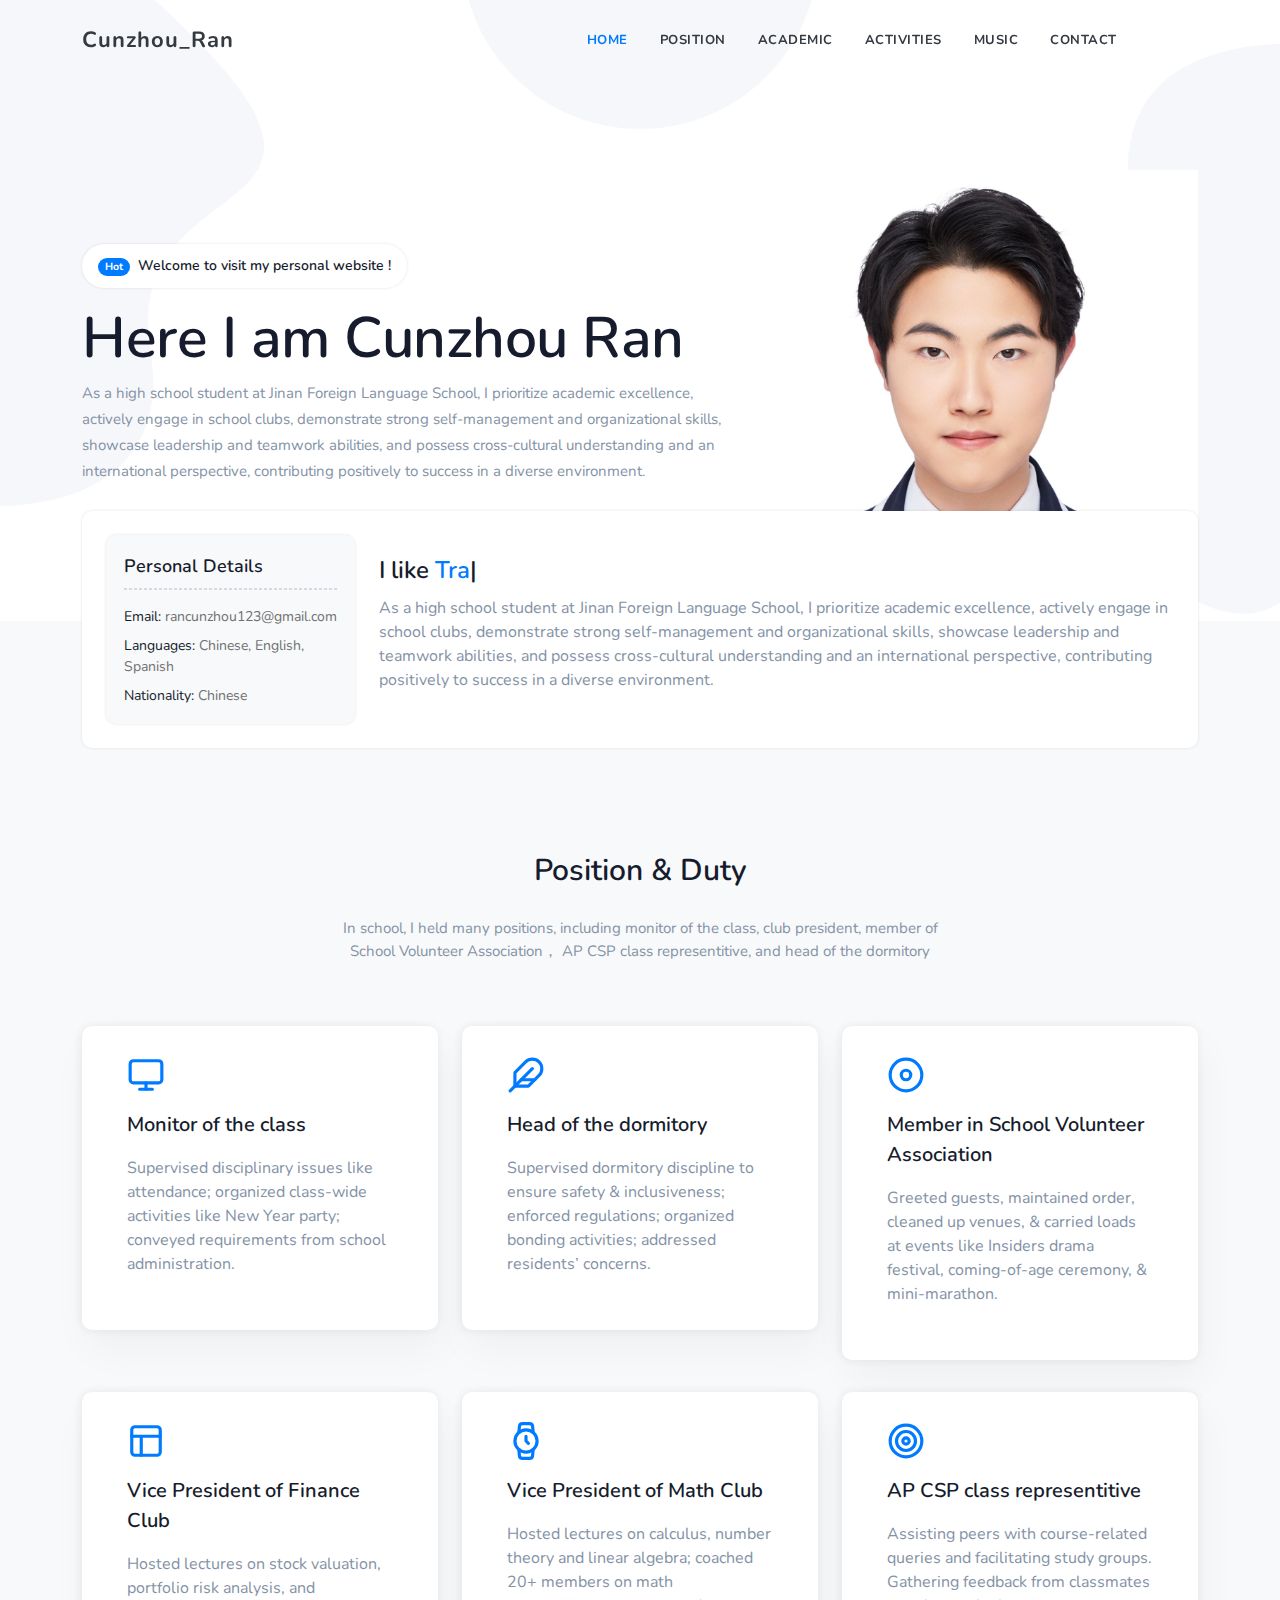
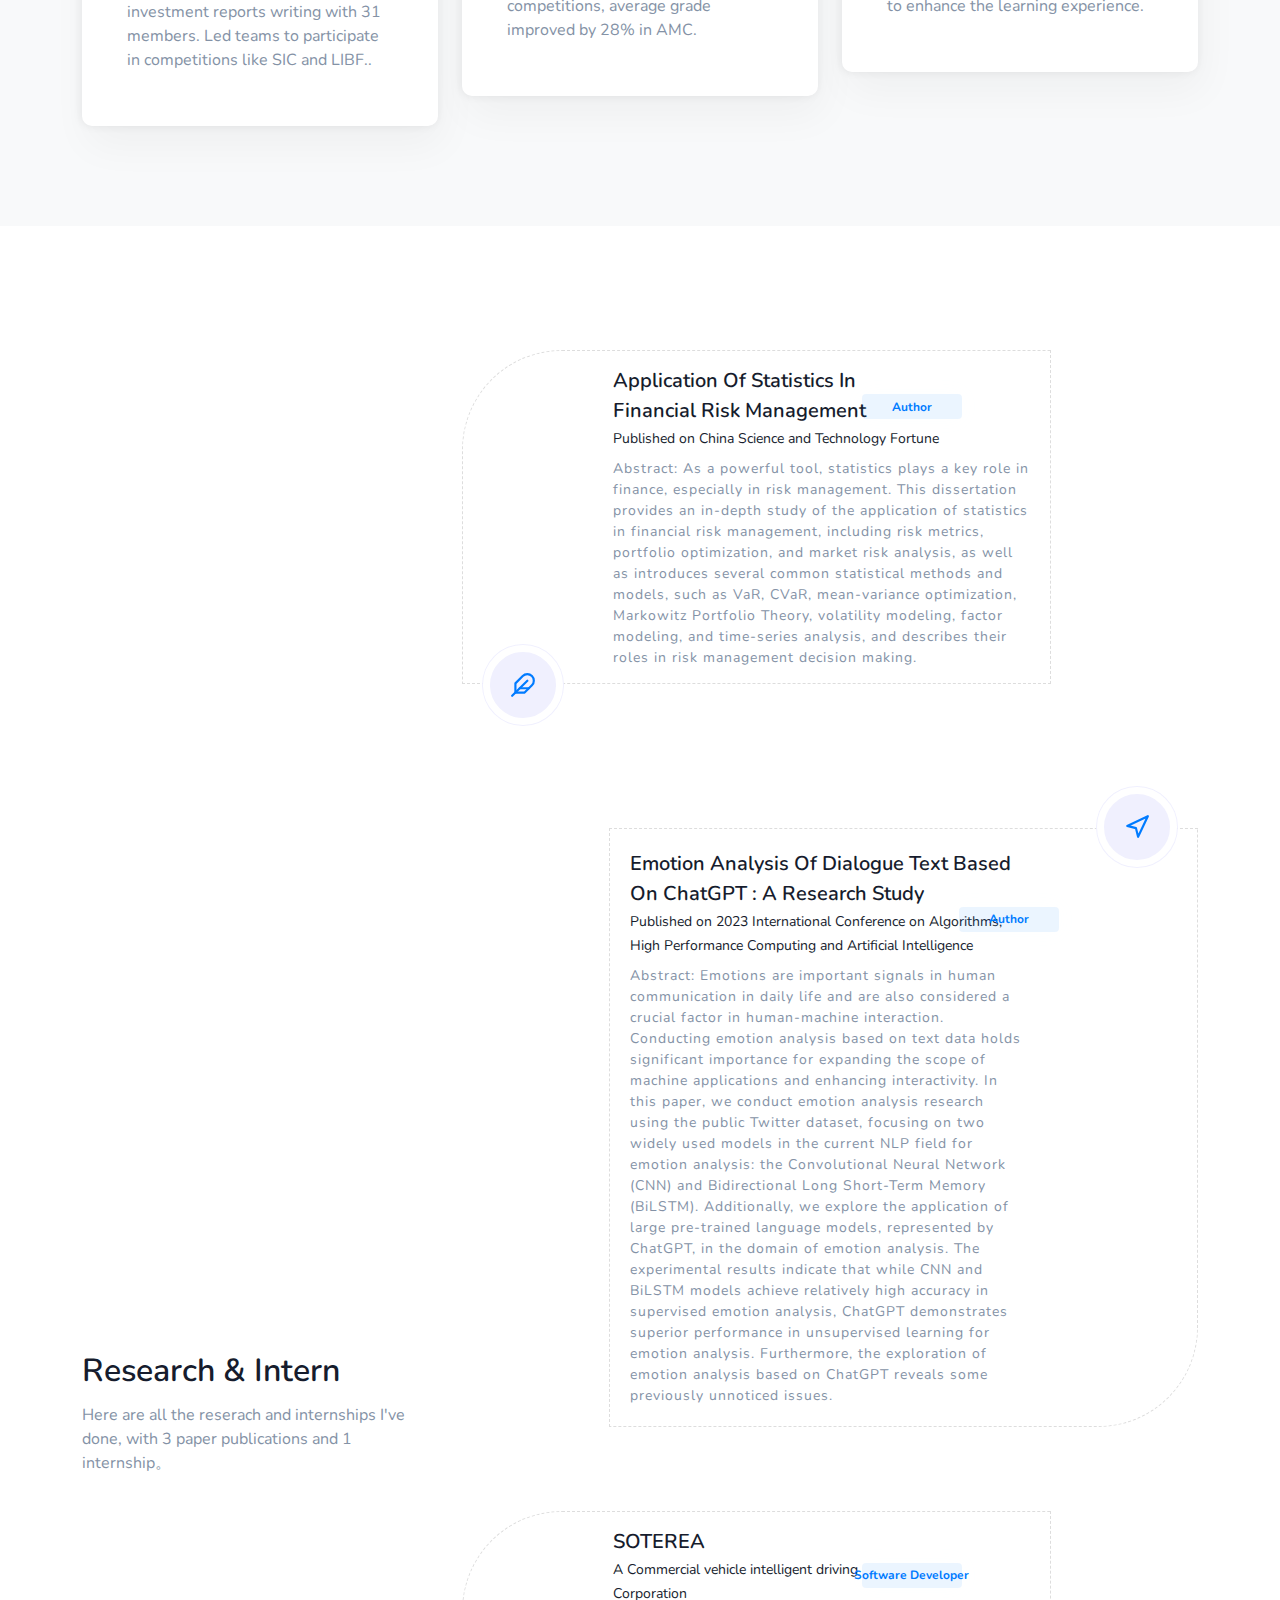
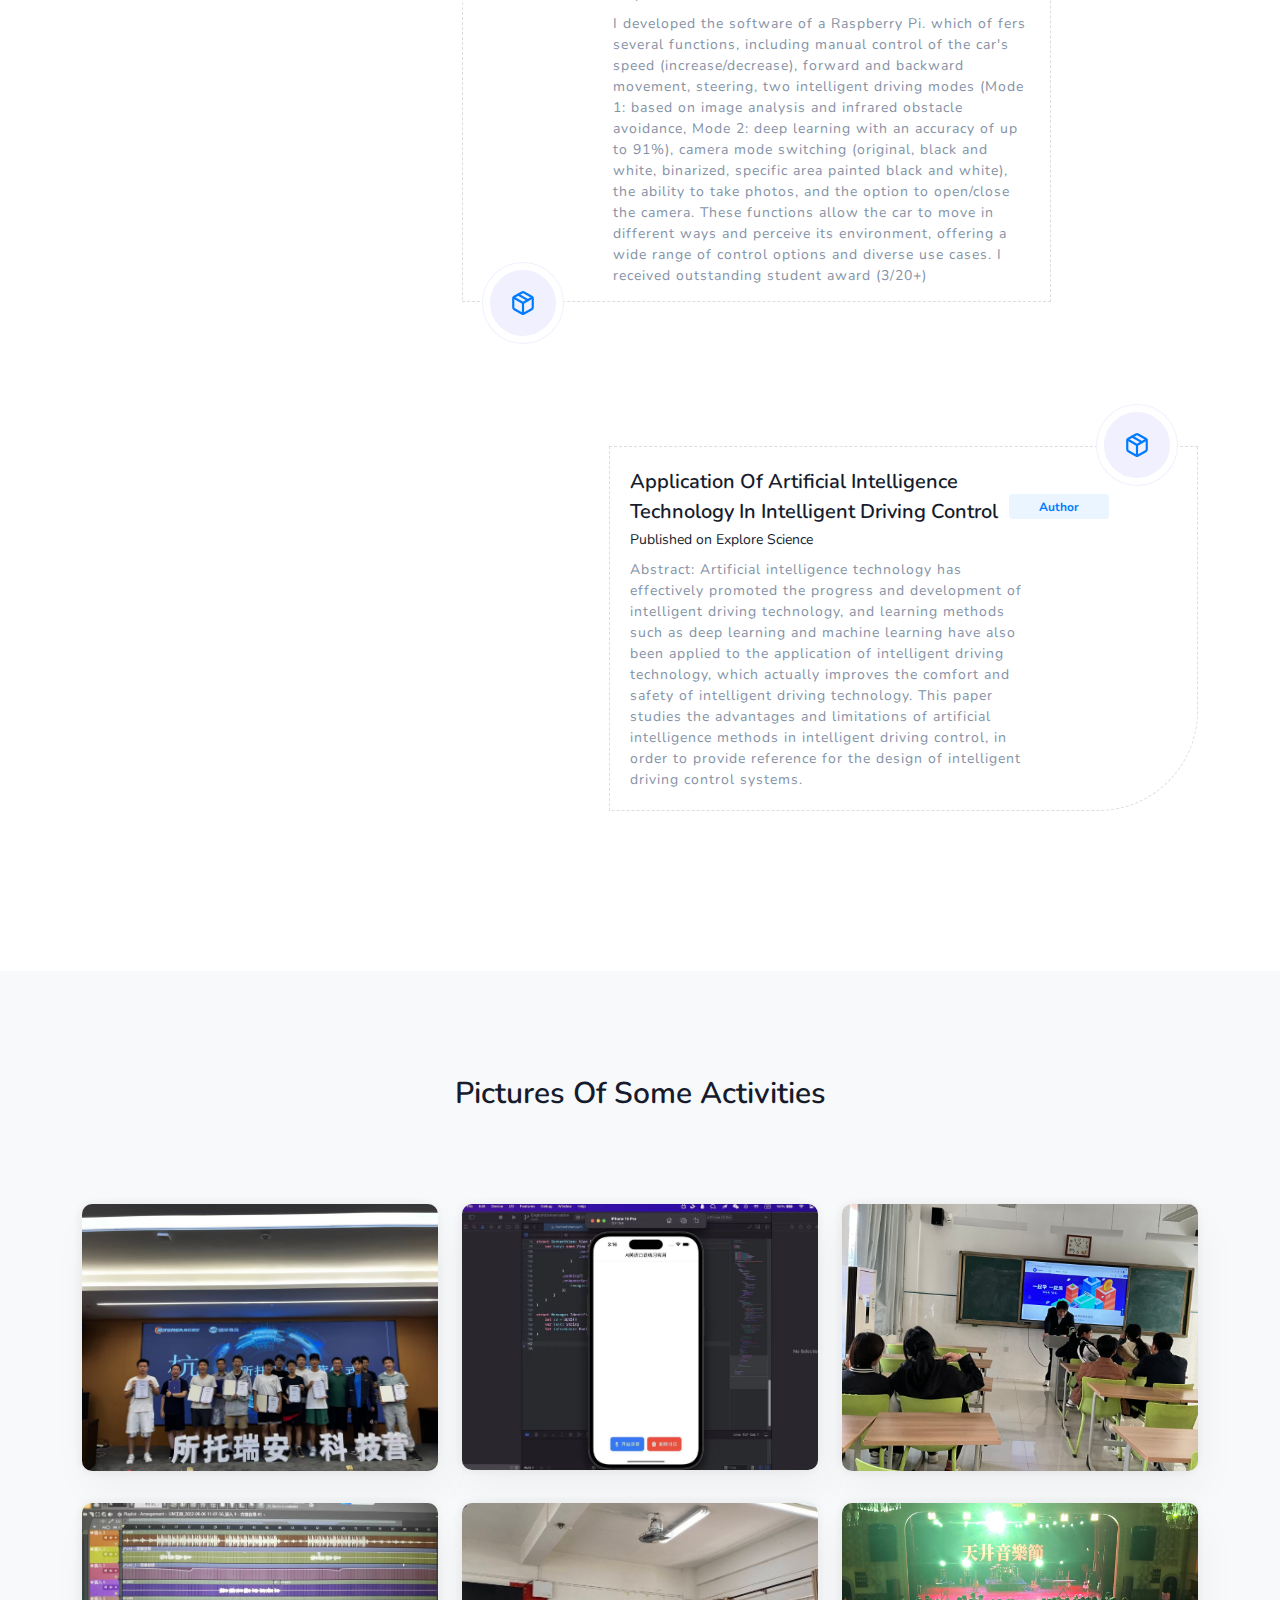
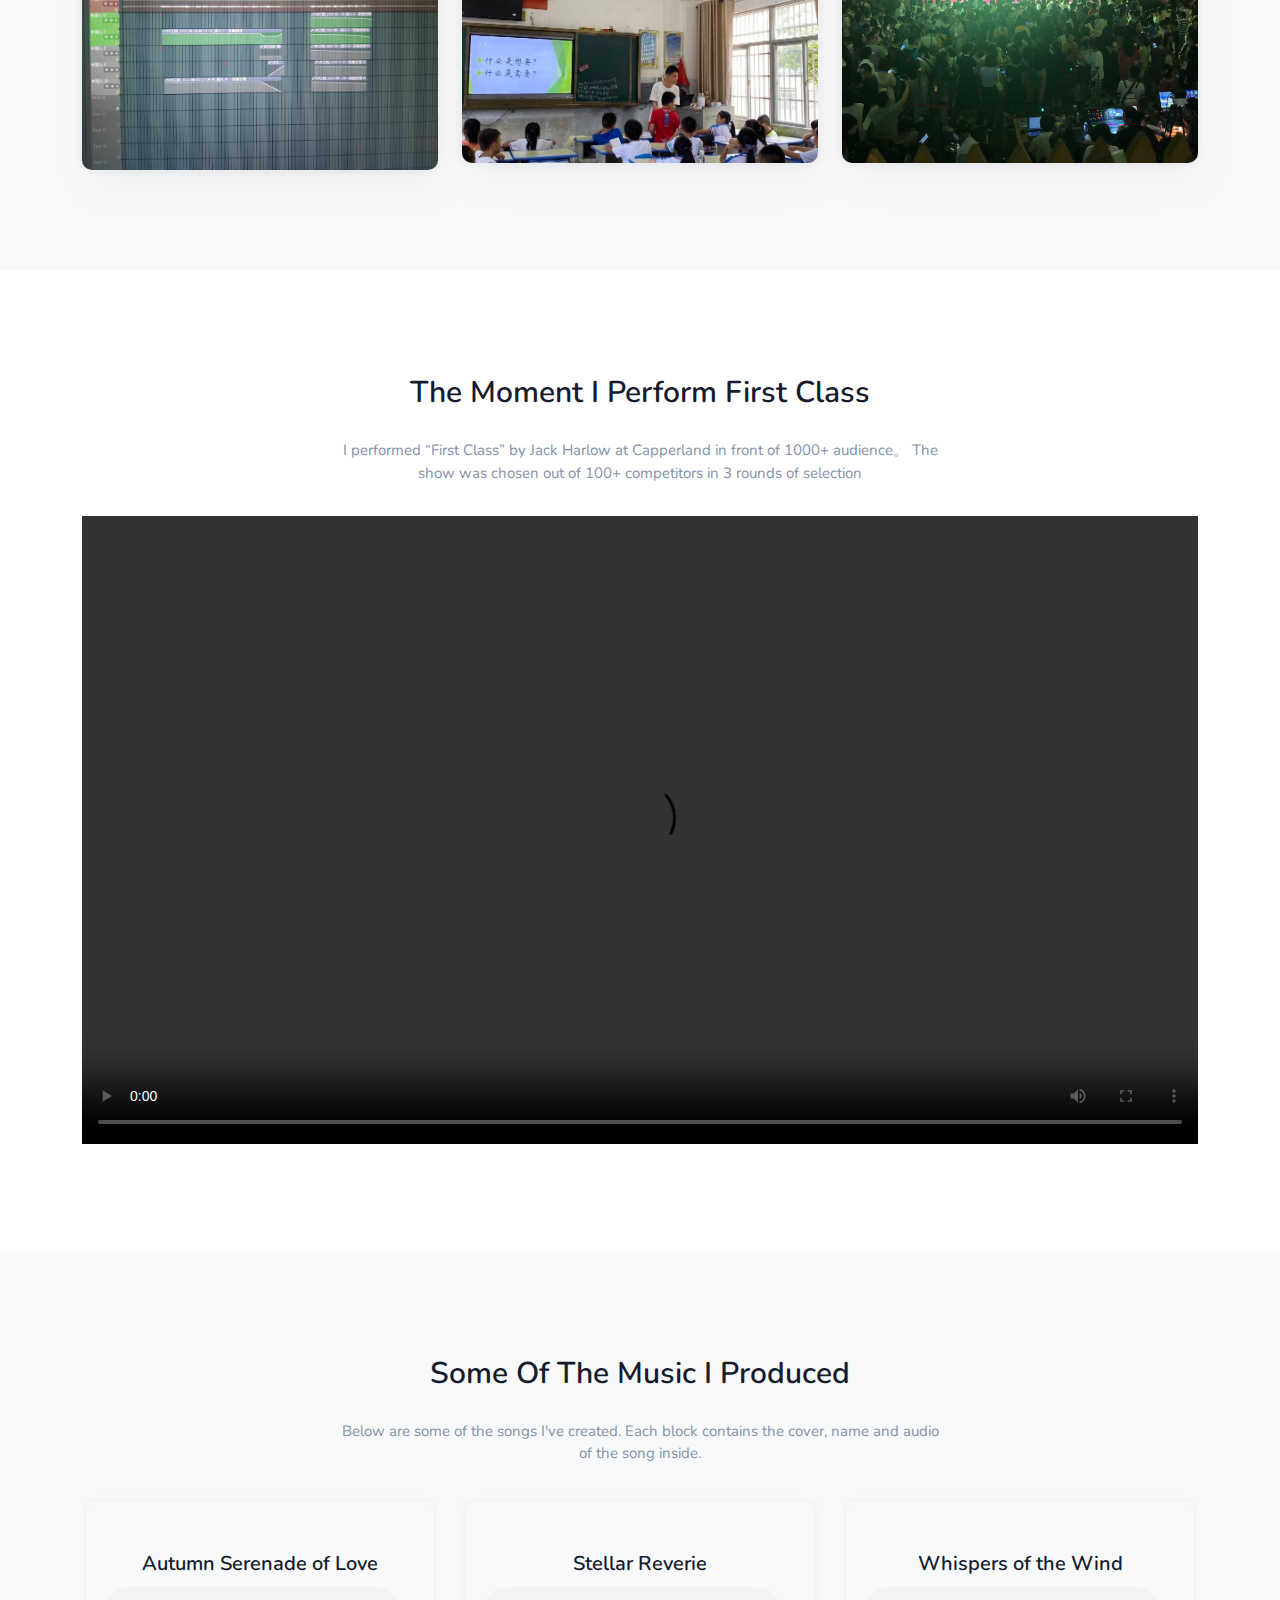
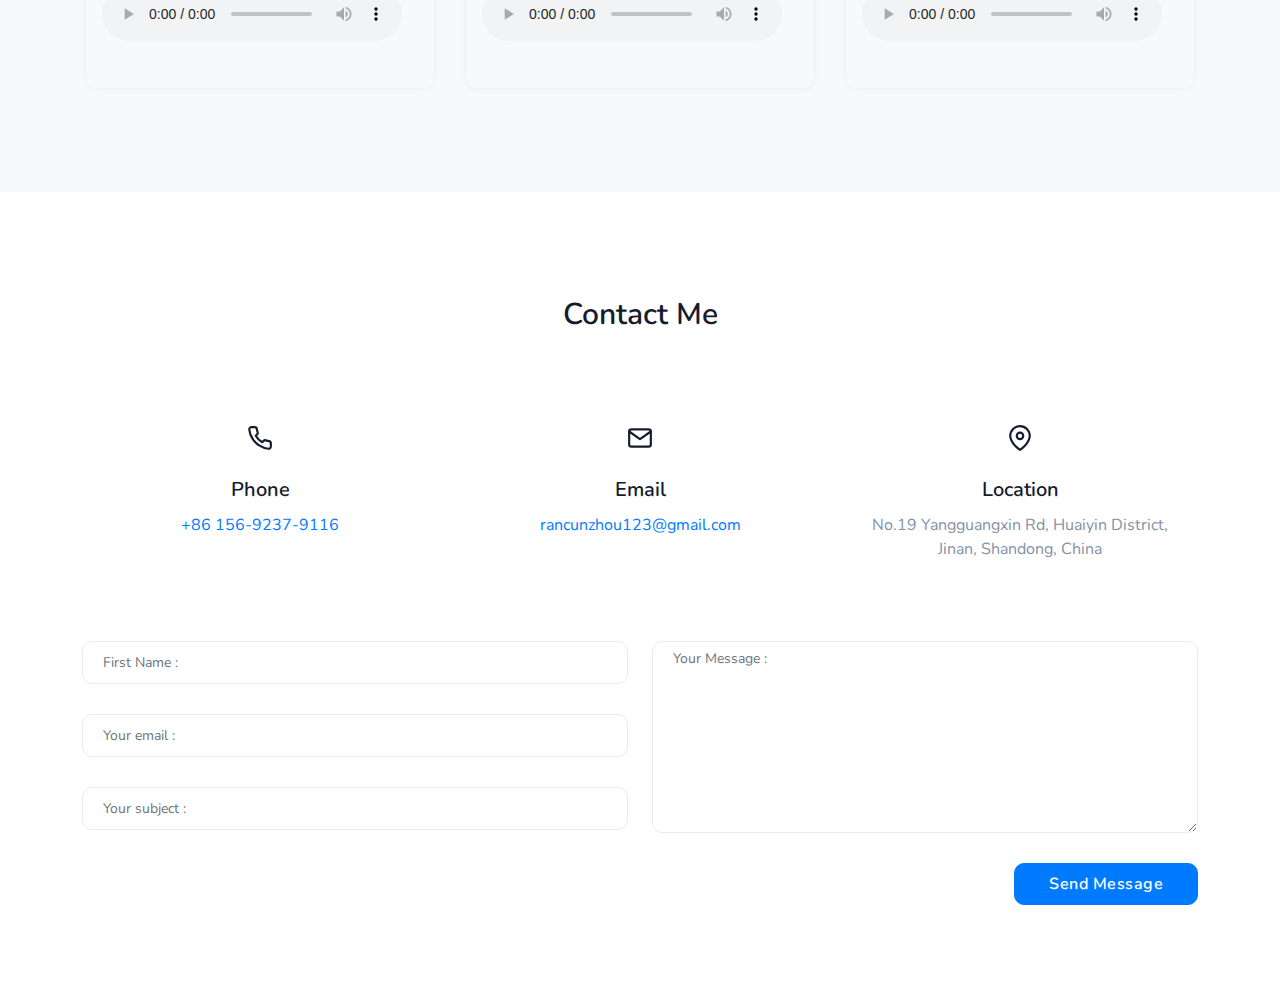
==== commit c58d9529: "update duty" ====
--- a/index.html
+++ b/index.html
@@ -217,9 +217,7 @@
                         </div>
                         <div class="services-texts">
                             <h3 class="title mb-3">Monitor of the class</h3>
-                            <p class="text-light-muted mb-4">Check attendance. Make the class rules. Organize many activities in school. Timely convey the 
-                                requirements of the school and the head teacher for class activities. Organize students
-                                 to implement the requirements.</p>
+                            <p class="text-light-muted mb-4">Supervised disciplinary issues like attendance; organized class-wide activities like New Year party; conveyed requirements from school administration.</p>
                             <!-- <a href="javascript:void(0)" class="text-primary">Read more <i class="mdi mdi-chevron-right"></i></a> -->
                         </div>
                     </div>
@@ -232,10 +230,8 @@
                         </div>
                         <div class="services-texts">
                             <h3 class="title mb-3">Head of the dormitory</h3>
-                            <p class="text-light-muted mb-4">Supervised the dormitory and ensured a safe and conducive living environment. Enforcd the dormitory rules and regulations. Addressed any concerns or issues brought forth by the residents
-                                .
-                                
-                                
+                            <p class="text-light-muted mb-4">
+                                Supervised dormitory discipline to ensure safety & inclusiveness; enforced regulations; organized bonding activities; addressed residents’ concerns.
                                 </p>
                             <!-- <a href="javascript:void(0)" class="text-primary">Read more <i class="mdi mdi-chevron-right"></i></a> -->
                         </div>
@@ -249,9 +245,7 @@
                         </div>
                         <div class="services-texts">
                             <h3 class="title mb-3">Member in School Volunteer Association</h3>
-                            <p class="text-light-muted mb-4">Volunteered at major student events, such as the Insiders
-                                drama festival coming-of-age ceremony, and mini-marathon. Granted as five-star volunteer
-                                . </p>
+                            <p class="text-light-muted mb-4">Greeted guests, maintained order, cleaned up venues, & carried loads at events like Insiders drama festival, coming-of-age ceremony, & mini-marathon.</p>
                             <!-- <a href="javascript:void(0)" class="text-primary">Read more <i class="mdi mdi-chevron-right"></i></a> -->
                         </div>
                     </div>
@@ -878,7 +872,7 @@
                 <div class="col-lg-4 col-md-6">
                     <div class="blog-post rounded customer-testi m-1">
                         <div class="position-relative">
-                            <img src="images/blog/1.jpg" class="img-fluid rounded-top" alt="">
+                            <img src="images/atumn.png" class="img-fluid rounded-top" alt="">
                         </div>
                         <div class="content pt-4 pb-4 p-3">
                             <h5  style="text-align: center">Autumn Serenade of Love</h5>
@@ -910,7 +904,7 @@
                 <div class="col-lg-4 col-md-6">
                     <div class="blog-post rounded customer-testi m-1">
                         <div class="position-relative">
-                            <img src="images/blog/2.jpg" class="img-fluid rounded-top" alt="">
+                            <img src="images/stellar.png" class="img-fluid rounded-top" alt="">
                         </div>
                         <div class="content pt-4 pb-4 p-3">
                             <h5 style="text-align: center">Stellar Reverie</h5>
@@ -943,12 +937,12 @@
                 <div class="col-lg-4 col-md-6">
                     <div class="blog-post rounded customer-testi m-1">
                         <div class="position-relative">
-                            <img src="images/blog/3.jpg" class="img-fluid rounded-top" alt="">
+                            <img src="images/wind.png" class="img-fluid rounded-top" alt="">
                         </div>
                         <div class="content pt-4 pb-4 p-3">
                             <h5 style="text-align: center">Whispers of the Wind</h5>
                             <audio controls height="100" width="100" style="text-align: center" class="text-light-muted mb-3">
-	 
+                            
                                 <source src="images/whisper1.wav" >
                                 <!-- <source src="images/newsreport.ogg" type="audio/ogg"> -->
                                 
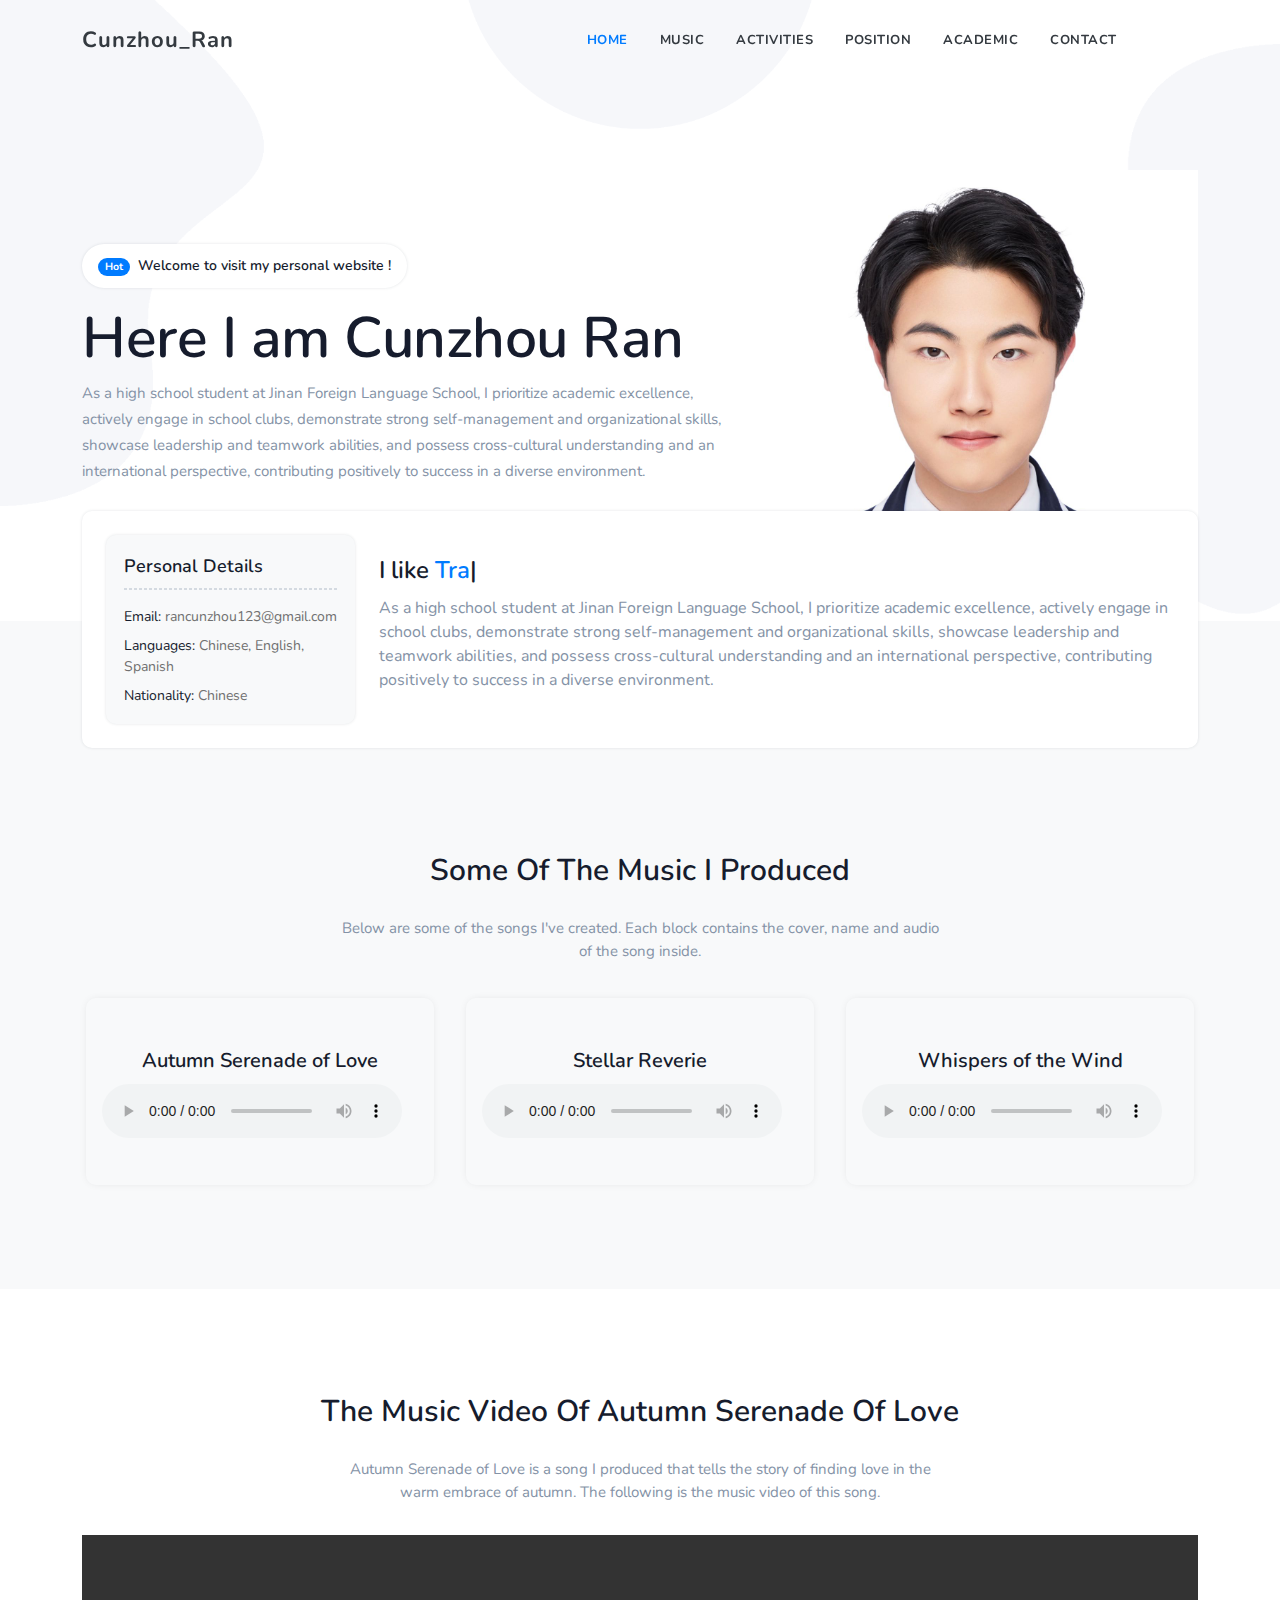
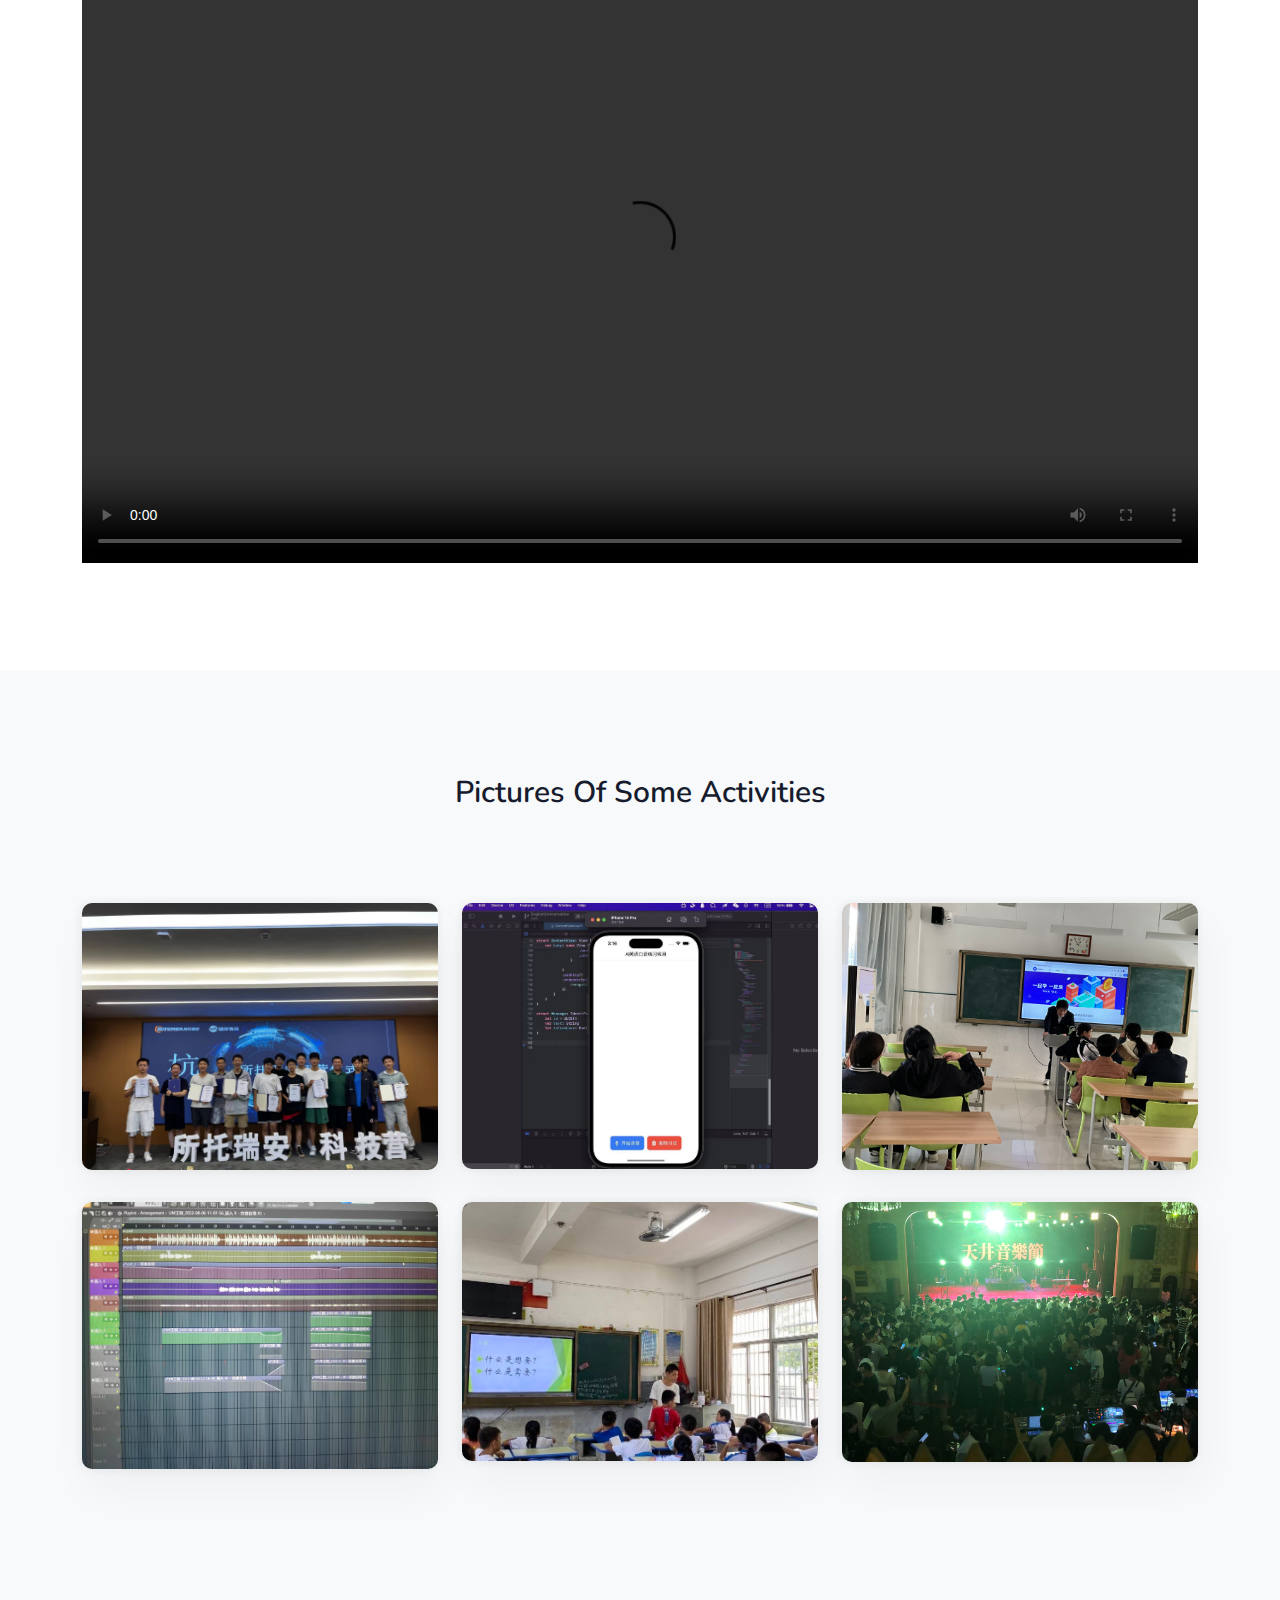
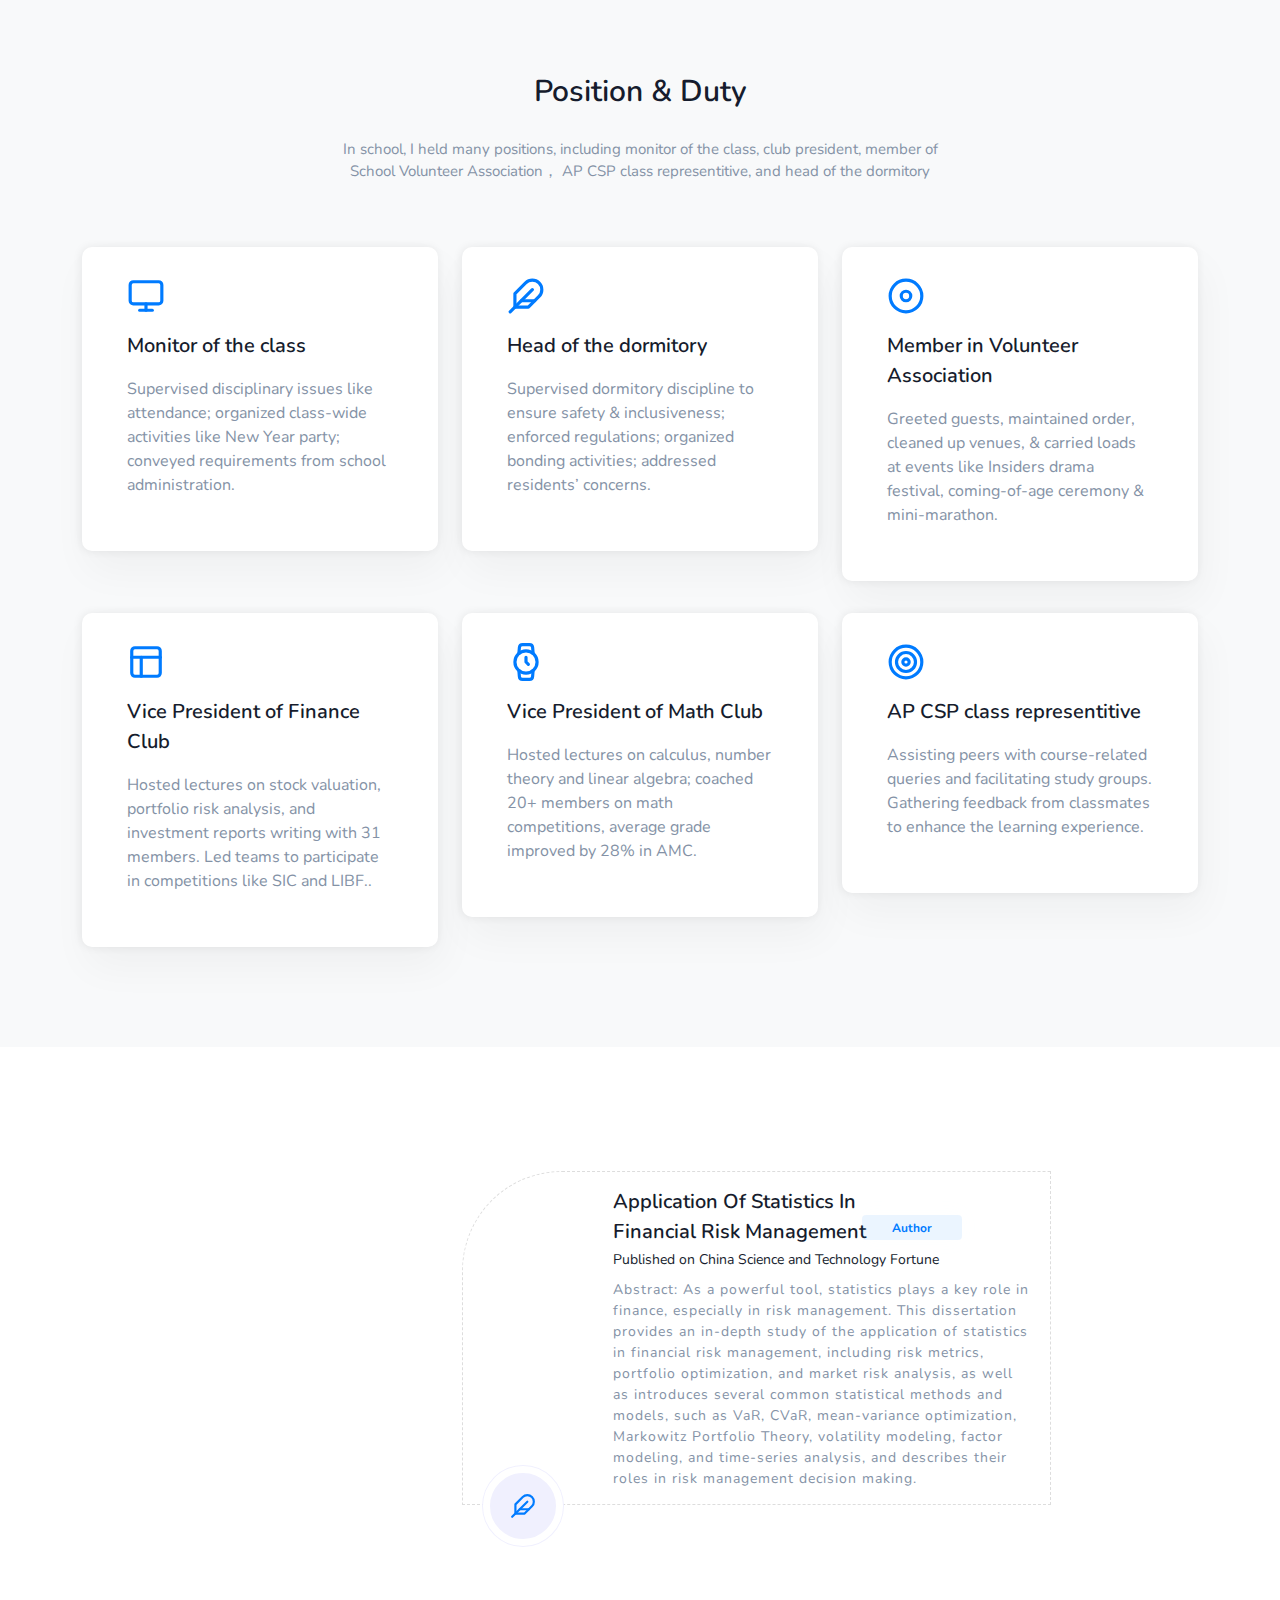
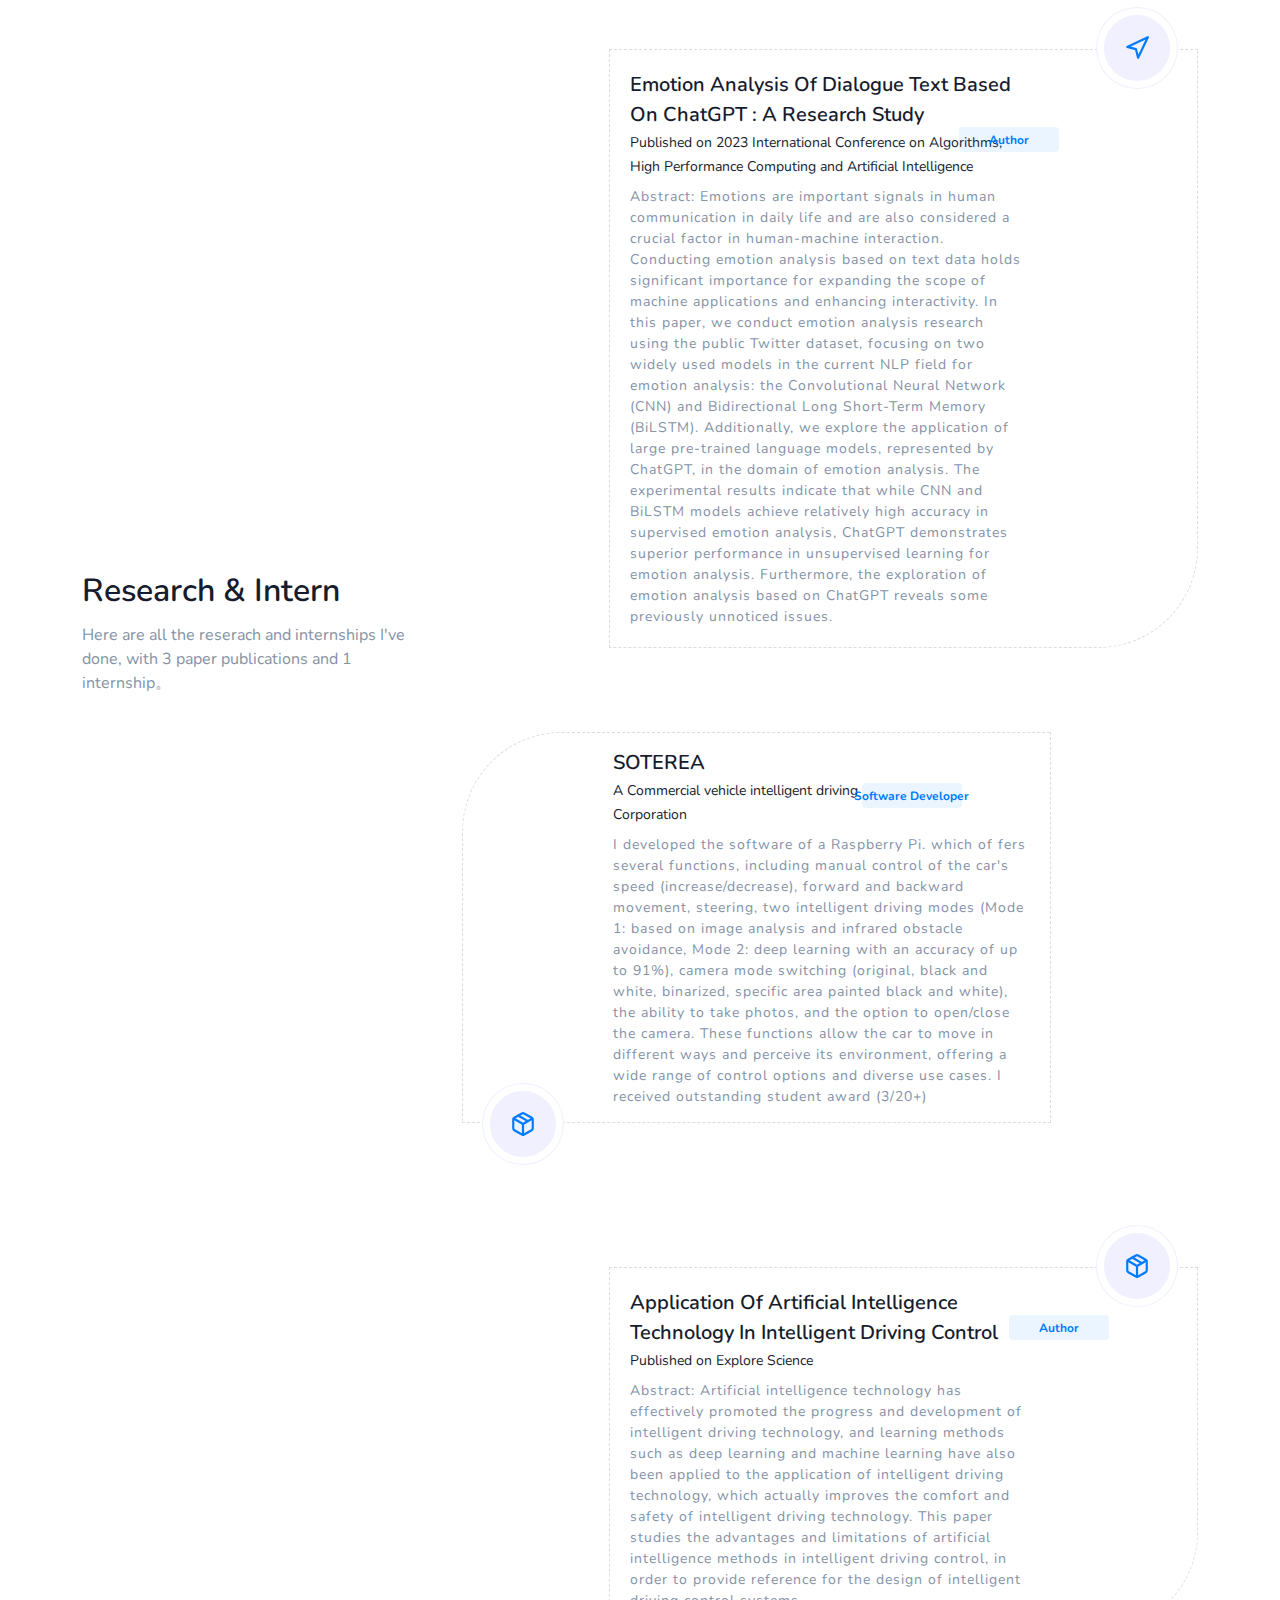
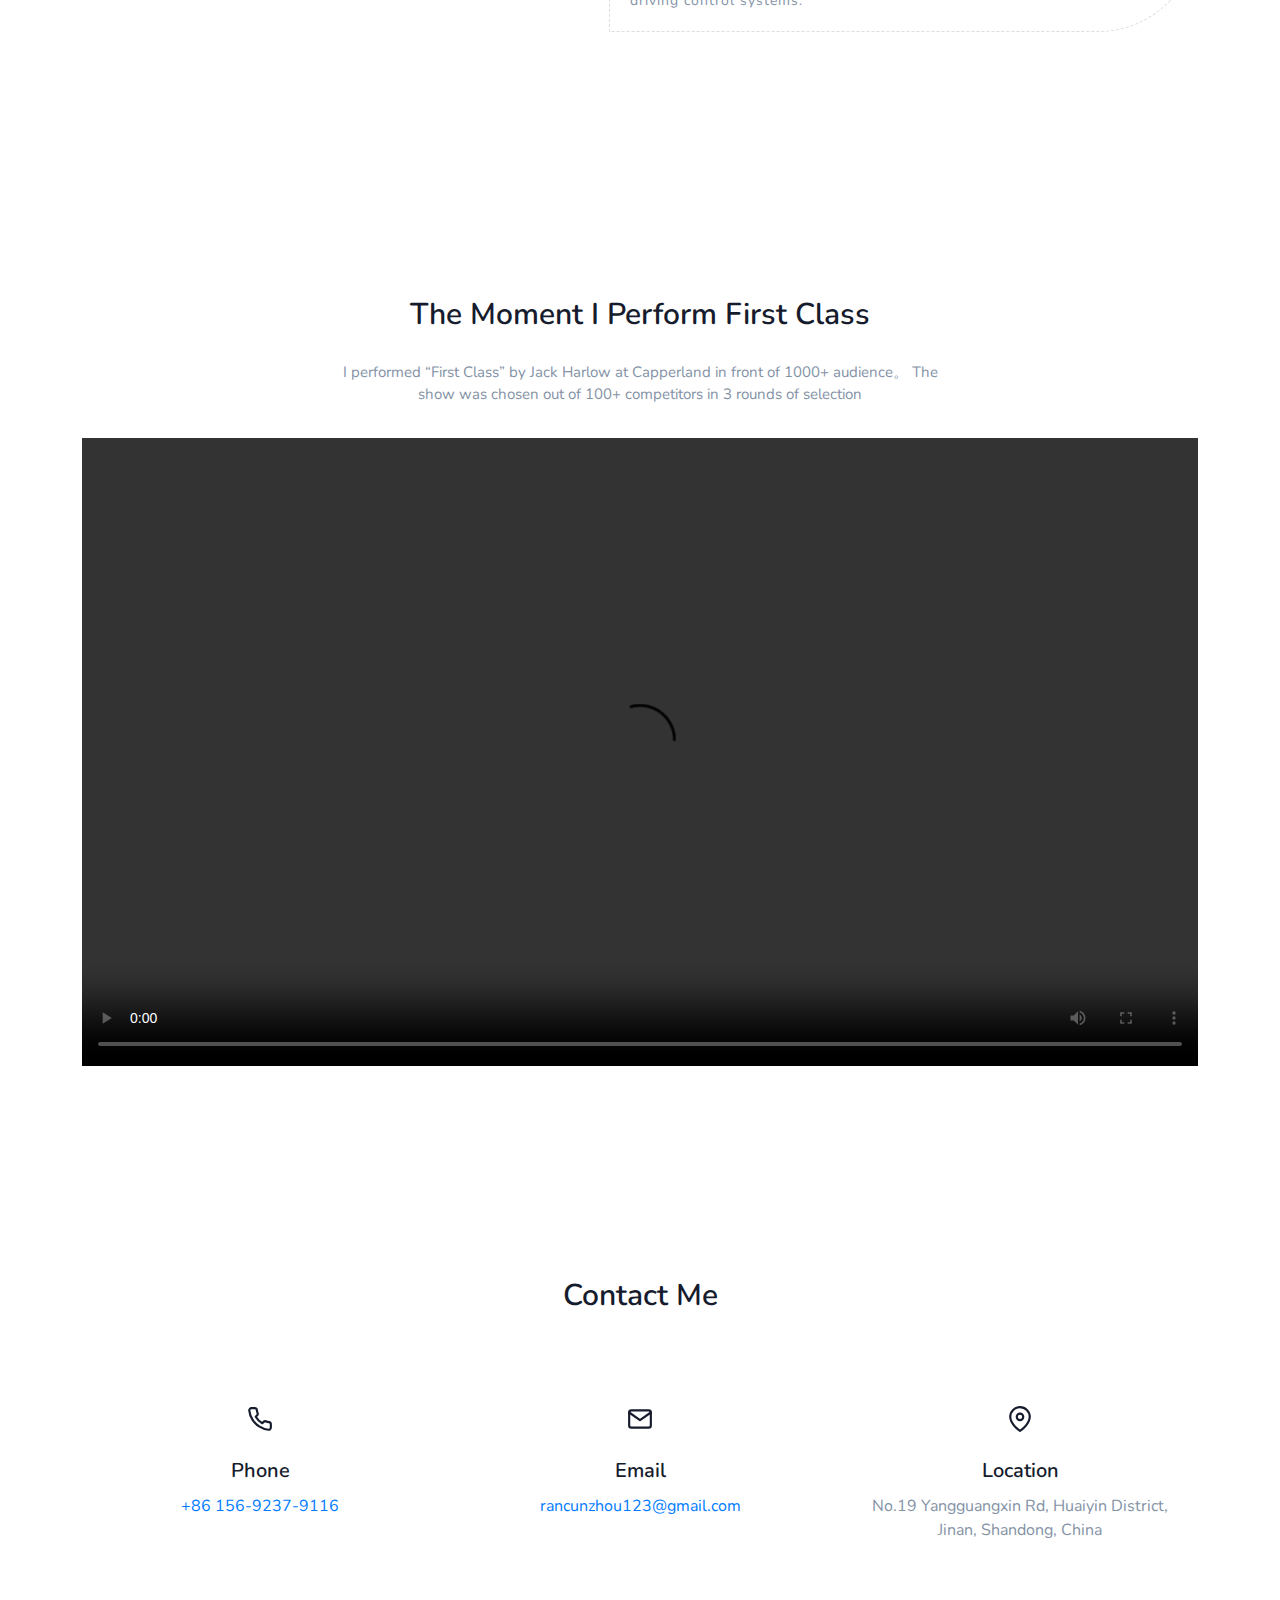
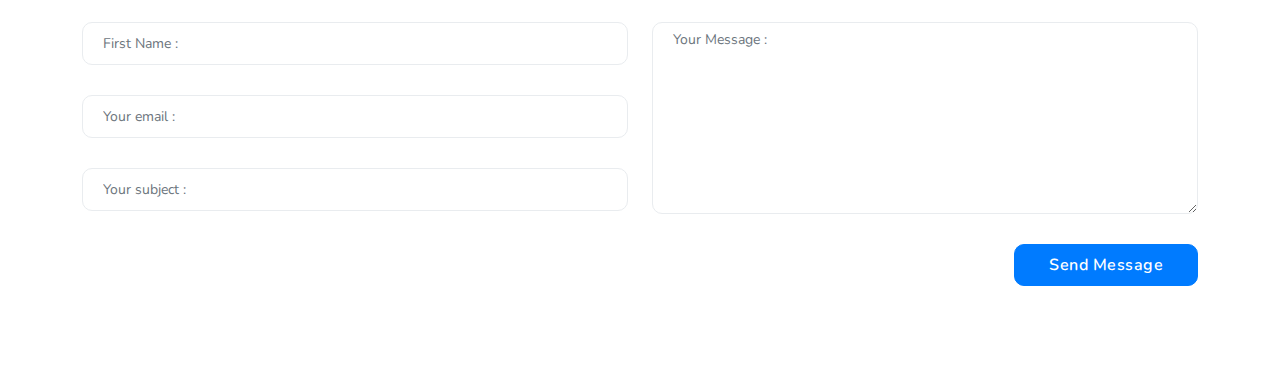
==== commit 47c67329: "update video" ====
--- a/index.html
+++ b/index.html
@@ -22,8 +22,6 @@
     <link href="css/style.css" rel="stylesheet" type="text/css" id="theme-opt" />
     <link href="css/colors/default.css" rel="stylesheet" id="color-opt" />
     <style>
-
-
         video {
             max-width: 100%;
             max-height: 100%;
@@ -31,7 +29,6 @@
             height: auto;
             margin: auto;
         }
-      
     </style>
 
 </head>
@@ -65,17 +62,19 @@
                         <a class="nav-link" href="#home">Home</a>
                     </li><!--end nav item-->
                     <li class="nav-item">
+                        <a class="nav-link" href="#news">Music</a>
+                    </li><!--endnav item-->
+                    <li class="nav-item">
+                        <a class="nav-link" href="#projects">Activities</a>
+                    </li><!--end nav item-->
+                    <li class="nav-item">
                         <a class="nav-link" href="#services">Position</a>
                     </li><!--end nav item-->
                     <li class="nav-item">
                         <a class="nav-link" href="#resume">Academic</a>
                     </li><!--end nav item-->
-                    <li class="nav-item">
-                        <a class="nav-link" href="#projects">Activities</a>
-                    </li><!--end nav item-->
-                    <li class="nav-item">
-                        <a class="nav-link" href="#news">Music</a>
-                    </li><!--end nav item-->
+        
+                    
                     <li class="nav-item">
                         <a class="nav-link" href="#contact">Contact</a>
                     </li><!--end nav item-->
@@ -92,18 +91,21 @@
                                         <a class="dropdown-item" href="page-portfolio.html">Portfolio</a>
                                         <a class="dropdown-item" href="page-portfolio-detail.html">Portfolio Detail</a>
                                     </div>end col-->
-                                <!-- </div>end row -->
-                            <!-- </div>end container -->
-                        <!-- </div>
-                    </li>end nav item --> 
+                    <!-- </div>end row -->
+                    <!-- </div>end container -->
+                    <!-- </div>
+                    </li>end nav item -->
                 </ul>
 
                 <ul class="top-right text-end list-unstyled list-inline mb-0 mt-2 mt-sm-0 nav-social">
-                    <li class="list-inline-item me-2"><a href="https://www.facebook.com/profile.php?id=100084331074736"><i class="mdi mdi-facebook"></i></a>
+                    <li class="list-inline-item me-2"><a
+                            href="https://www.facebook.com/profile.php?id=100084331074736"><i
+                                class="mdi mdi-facebook"></i></a>
                     </li>
                     <!-- <li class="list-inline-item me-2"><a href="javascript:void(0)"><i class="mdi mdi-twitter"></i></a>
                     </li> -->
-                    <li class="list-inline-item"><a href="https://www.instagram.com/rancunzhou/"><i class="mdi mdi-instagram"></i></a></li>
+                    <li class="list-inline-item"><a href="https://www.instagram.com/rancunzhou/"><i
+                                class="mdi mdi-instagram"></i></a></li>
                 </ul>
 
             </div>
@@ -193,6 +195,320 @@
         </div><!--end container-->
     </section><!--end section -->
 
+
+    <!-- Blog Start -->
+    <section class="section bg-light" id="news">
+        <div class="container">
+
+            <div class="row justify-content-center">
+                <div class="col-12 text-center">
+                    <div class="container-title text-center mb-4 pb-2">
+                        <div class="titles">
+                            <h2 class="title text-capitalize mb-4">Some of the music I produced</h2>
+                            <p class="pera-title para-desc-600 text-light-muted mb-0 mx-auto">Below are some of the
+                                songs I've created. Each block contains the cover, name and audio of the song inside.
+                            </p>
+                            <span></span>
+                        </div>
+                    </div>
+                </div><!--end col-->
+            </div><!--end row-->
+
+            <div class="row">
+                <div class="col-lg-4 col-md-6">
+                    <div class="blog-post rounded customer-testi m-1">
+                        <div class="position-relative">
+                            <img src="images/atumn.png" class="img-fluid rounded-top" alt="">
+                        </div>
+                        <div class="content pt-4 pb-4 p-3">
+                            <h5 style="text-align: center">Autumn Serenade of Love</h5>
+                            <!-- <p class="text-light-muted mb-3"> -->
+                            <audio controls height="100" width="100" style="text-align: center"
+                                class="text-light-muted mb-3">
+                                 
+                                <source src="images/love3.wav">
+                                <!-- <source src="images/newsreport.ogg" type="audio/ogg"> -->
+
+                                <embed height="100" width="100" src="images/love3.wav">
+                            </audio>
+
+
+                            <!-- This is required when, for example, the final text is not
+                                    yet available.</p> -->
+                            <!-- <div class="post-meta d-flex justify-content-between mt-3">
+                                    <ul class="list-unstyled mb-0 d-flex justify-content-between">
+                                        <li class="list-inline-item me-2 mb-0"><a href="javascript:void(0)"
+                                                class="text-light-muted date"><i class="mdi mdi-calendar-edit me-1"></i>Dec
+                                                19</a></li>
+                                    </ul>
+                                    <a href="javascript:void(0)" class="text-muted readmore">Read More <i
+                                            class="mdi mdi-chevron-right"></i></a>
+                                </div> -->
+                        </div><!--end content-->
+                    </div><!--end blog post-->
+                </div>
+
+                <div class="col-lg-4 col-md-6">
+                    <div class="blog-post rounded customer-testi m-1">
+                        <div class="position-relative">
+                            <img src="images/stellar.png" class="img-fluid rounded-top" alt="">
+                        </div>
+                        <div class="content pt-4 pb-4 p-3">
+                            <h5 style="text-align: center">Stellar Reverie</h5>
+                            <!-- <p class="text-light-muted mb-3">This is required when, for example, the final text is not
+                                    yet available.</p> -->
+
+                            <audio controls height="100" width="100" style="text-align: center"
+                                class="text-light-muted mb-3">
+                                 
+                                <source src="images/stellar2.wav">
+                                <!-- <source src="images/newsreport.ogg" type="audio/ogg"> -->
+
+                                <embed height="100" width="100" src="images/stellar2.wav">
+                            </audio>
+
+
+
+                            <!-- <div class="post-meta d-flex justify-content-between mt-3">
+                                    <ul class="list-unstyled mb-0 d-flex justify-content-between">
+                                        <li class="list-inline-item me-2 mb-0"><a href="javascript:void(0)"
+                                                class="text-light-muted date"><i class="mdi mdi-calendar-edit me-1"></i>Feb
+                                                12</a></li>
+                                    </ul>
+                                    <a href="javascript:void(0)" class="text-muted readmore">Read More <i
+                                            class="mdi mdi-chevron-right"></i></a>
+                                </div> -->
+                        </div><!--end content-->
+                    </div><!--end blog post-->
+                </div>
+
+                <div class="col-lg-4 col-md-6">
+                    <div class="blog-post rounded customer-testi m-1">
+                        <div class="position-relative">
+                            <img src="images/wind.png" class="img-fluid rounded-top" alt="">
+                        </div>
+                        <div class="content pt-4 pb-4 p-3">
+                            <h5 style="text-align: center">Whispers of the Wind</h5>
+                            <audio controls height="100" width="100" style="text-align: center"
+                                class="text-light-muted mb-3">
+
+                                <source src="images/whisper1.wav">
+                                <!-- <source src="images/newsreport.ogg" type="audio/ogg"> -->
+
+                                <embed height="100" width="100" src="images/whisper1.wav">
+                            </audio>
+
+
+
+                            <!-- <p class="text-light-muted mb-3">This is required when, for example, the final text is not
+                                    yet available.</p> -->
+                            <!-- <div class="post-meta d-flex justify-content-between mt-3">
+                                    <ul class="list-unstyled mb-0 d-flex justify-content-between">
+                                        <li class="list-inline-item me-2 mb-0"><a href="javascript:void(0)"
+                                                class="text-light-muted date"><i class="mdi mdi-calendar me-1"></i>June
+                                                27</a></li>
+                                    </ul>
+                                    <a href="javascript:void(0)" class="text-muted readmore">Read More <i
+                                            class="mdi mdi-chevron-right"></i></a>
+                                </div> -->
+                        </div><!--end content-->
+                    </div><!--end blog post-->
+                </div>
+            </div><!--end row-->
+        </div><!--end container-->
+    </section>
+    <!--end section -->
+
+
+
+
+    <section class="section bg-white video-container">
+        <div class="container">
+            <div class="row justify-content-center">
+                <div class="col-12 text-center">
+                    <div class="container-title text-center mb-4 pb-2">
+                        <div class="titles">
+                            <h2 class="title text-capitalize mb-4">The music video of Autumn Serenade of Love</h2>
+                            <p class="pera-title para-desc-600 text-light-muted mb-0 mx-auto">Autumn Serenade of Love is a song I produced that tells the story of finding love in the warm embrace of autumn. The following is the music video of this song.
+                            </p>
+                            <span></span>
+                        </div>
+
+                    </div>
+                </div><!--end col-->
+            </div><!--end row-->
+
+            <div class="row justify-content-center" style="text-align: center;">
+                <div class="col-12">
+                    <video width="640" height="360" controls>
+                        <source src="images/musicmv.mp4" type="video/mp4">
+                        您的浏览器不支持视频标签。
+                    </video>
+                </div>
+            </div>
+
+
+    </section>
+
+
+
+    <!-- Projects/Work Start -->
+    <section class="section bg-light" id="projects">
+        <div class="container">
+            <div class="row justify-content-center">
+                <div class="col-12 text-center">
+                    <div class="container-title text-center mb-4 pb-2">
+                        <div class="titles">
+                            <h2 class="title text-capitalize mb-4">Pictures of some activities</h2>
+                            <!-- <p class="pera-title para-desc-600 text-light-muted mb-0 mx-auto">Obviously I'm a Web
+                                    Designer. Experienced with all stages of the development cycle for dynamic web projects.
+                                </p> -->
+                            <span></span>
+                        </div>
+                    </div>
+                </div><!--end col-->
+            </div><!--end row-->
+
+
+            <div class="row">
+                <div class="col-lg-4 col-md-6 col-12 mt-4 pt-2">
+                    <div
+                        class="card border-0 work-container work-modern position-relative d-block overflow-hidden rounded">
+                        <div class="card-body p-0">
+                            <img src="images/Soterea.jpg" class="img-fluid" alt="work-image">
+                            <div class="overlay-work bg-dark"></div>
+                            <div class="content">
+                                <h5 class="mb-0"><a class="text-white title">Internship in Soterea</a></h5>
+                                <h6 class="text-light tag mb-0">Group photo at the end</h6>
+                            </div>
+                            <div class="icons text-center">
+                                <a href="javascript:void(0)" data-src="images/Soterea.jpg" data-gallery="myGal"
+                                    class="text-primary work-icon bg-white d-inline-block rounded-pill mfp-image">
+                                    <i data-feather="camera" class="fea icon-sm"></i>
+                                </a>
+                            </div>
+                        </div>
+                    </div>
+                </div><!--end col-->
+
+                <div class="col-lg-4 col-md-6 col-12 mt-4 pt-2">
+                    <div
+                        class="card border-0 work-container work-modern position-relative d-block overflow-hidden rounded">
+                        <div class="card-body p-0">
+                            <img src="images/kouyuapp.jpg" class="img-fluid" alt="work-image">
+                            <div class="overlay-work bg-dark"></div>
+                            <div class="content">
+                                <h5 class="mb-0"><a class="text-white title">An app for practicing spoken English with
+                                        generative AI.
+                                    </a></h5>
+                                <h6 class="text-light tag mb-0">Screenshot of the app and the code</h6>
+                            </div>
+                            <div class="icons text-center">
+                                <a href="javascript:void(0)" data-src="images/kouyuapp.jpg" data-gallery="myGal"
+                                    class="text-primary work-icon bg-white d-inline-block rounded-pill mfp-image"><i
+                                        data-feather="camera" class="fea icon-sm"></i></a>
+                            </div>
+                        </div>
+                    </div>
+                </div><!--end col-->
+
+                <div class="col-lg-4 col-md-6 col-12 mt-4 pt-2">
+                    <div
+                        class="card border-0 work-container work-modern position-relative d-block overflow-hidden rounded">
+                        <div class="card-body p-0">
+                            <img src="images/financeclub.jpeg" class="img-fluid" alt="work-image">
+                            <!-- <video class="img-fluid" alt="work-image" ><source src="firstclass.mp4" type="video/mp4">
+                                        您的浏览器不支持视频标签。</video> -->
+                            <div class="overlay-work bg-dark"></div>
+                            <div class="content">
+                                <h5 class="mb-0"><a class="text-white title">Vice president of Finance Club.
+                                    </a></h5>
+                                <h6 class="text-light tag mb-0">A photo of me lecturing at the Finance Club</h6>
+                            </div>
+                            <div class="icons text-center">
+                                <a href="javascript:void(0)" data-src="images/financeclub.jpeg" data-gallery="myGal"
+                                    class="text-primary work-icon bg-white d-inline-block rounded-pill mfp-image"><i
+                                        data-feather="camera" class="fea icon-sm"></i></a>
+                                <!-- <a href="javascript:void(0)" data-src="firstclass.mp4" data-gallery="myGal" class="text-primary work-icon bg-white d-inline-block rounded-pill mfp-image"><i data-feather="camera" class="fea icon-sm"></i></a> -->
+                            </div>
+                        </div>
+                    </div>
+                </div><!--end col-->
+
+                <div class="col-lg-4 col-md-6 col-12 mt-4 pt-2">
+                    <div
+                        class="card border-0 work-container work-modern position-relative d-block overflow-hidden rounded">
+                        <div class="card-body p-0">
+                            <img src="images/musicdemo.jpg" class="img-fluid" alt="work-image">
+                            <div class="overlay-work bg-dark"></div>
+                            <div class="content">
+                                <h5 class="mb-0"><a class="text-white title">Made 5+ demo using FL studio
+                                    </a></h5>
+                                <h6 class="text-light tag mb-0">Screenshot of one demo</h6>
+                            </div>
+                            <div class="icons text-center">
+                                <a href="javascript:void(0)" data-src="images/musicdemo.jpg" data-gallery="myGal"
+                                    class="text-primary work-icon bg-white d-inline-block rounded-pill mfp-image"><i
+                                        data-feather="camera" class="fea icon-sm"></i></a>
+                            </div>
+                        </div>
+                    </div>
+                </div><!--end col-->
+
+                <div class="col-lg-4 col-md-6 col-12 mt-4 pt-2">
+                    <div
+                        class="card border-0 work-container work-modern position-relative d-block overflow-hidden rounded">
+                        <div class="card-body p-0">
+                            <img src="images/zhijiao.jpeg" class="img-fluid" alt="work-image">
+                            <div class="overlay-work bg-dark"></div>
+                            <div class="content">
+                                <h5 class="mb-0"><a class="text-white title">Teaching in Qionghai, Hainan
+                                    </a></h5>
+                                <h6 class="text-light tag mb-0">A picture of me teaching a class </h6>
+                            </div>
+                            <div class="icons text-center">
+                                <a href="javascript:void(0)" data-src="images/zhijiao.jpeg" data-gallery="myGal"
+                                    class="text-primary work-icon bg-white d-inline-block rounded-pill mfp-image"><i
+                                        data-feather="camera" class="fea icon-sm"></i></a>
+                            </div>
+                        </div>
+                    </div>
+                </div><!--end col-->
+
+                <div class="col-lg-4 col-md-6 col-12 mt-4 pt-2">
+                    <div
+                        class="card border-0 work-container work-modern position-relative d-block overflow-hidden rounded">
+                        <div class="card-body p-0">
+                            <img src="images/yinyue.jpg" class="img-fluid" alt="work-image">
+                            <div class="overlay-work bg-dark"></div>
+                            <div class="content">
+                                <h5 class="mb-0"><a class="text-white title">Performing First Class at Capperland
+                                    </a></h5>
+                                <h6 class="text-light tag mb-0">The photo before the show started</h6>
+                            </div>
+                            <div class="icons text-center">
+                                <a href="javascript:void(0)" data-src="images/yinyue.jpg" data-gallery="myGal"
+                                    class="text-primary work-icon bg-white d-inline-block rounded-pill mfp-image"><i
+                                        data-feather="camera" class="fea icon-sm"></i></a>
+                            </div>
+                        </div>
+                    </div>
+                </div><!--end col-->
+
+                <!-- <div class="col-12 mt-4 pt-2">
+                        <div class="text-center">
+                            <a href="page-portfolio.html" class="btn btn btn-primary rounded">See More <i
+                                    class="mdi mdi-chevron-right"></i></a>
+                        </div>
+                    </div>end col -->
+            </div><!--end row-->
+        </div>
+        <!-- End container -->
+    </section>
+    <!-- Projects End -->
+
+
+
     <!-- Service Start -->
     <section class="section bg-light" id="services">
         <div class="container">
@@ -201,7 +517,9 @@
                     <div class="container-title text-center mb-4 pb-2">
                         <div class="titles">
                             <h2 class="title text-capitalize mb-4">Position & Duty</h2>
-                            <p class="pera-title para-desc-600 text-light-muted mb-0 mx-auto">In school, I held many positions, including monitor of the class, club president, member of School Volunteer Association， AP CSP class representitive, and head of the dormitory 
+                            <p class="pera-title para-desc-600 text-light-muted mb-0 mx-auto">In school, I held many
+                                positions, including monitor of the class, club president, member of School Volunteer
+                                Association， AP CSP class representitive, and head of the dormitory
                             </p>
                             <span></span>
                         </div>
@@ -217,7 +535,9 @@
                         </div>
                         <div class="services-texts">
                             <h3 class="title mb-3">Monitor of the class</h3>
-                            <p class="text-light-muted mb-4">Supervised disciplinary issues like attendance; organized class-wide activities like New Year party; conveyed requirements from school administration.</p>
+                            <p class="text-light-muted mb-4">Supervised disciplinary issues like attendance; organized
+                                class-wide activities like New Year party; conveyed requirements from school
+                                administration.</p>
                             <!-- <a href="javascript:void(0)" class="text-primary">Read more <i class="mdi mdi-chevron-right"></i></a> -->
                         </div>
                     </div>
@@ -231,8 +551,9 @@
                         <div class="services-texts">
                             <h3 class="title mb-3">Head of the dormitory</h3>
                             <p class="text-light-muted mb-4">
-                                Supervised dormitory discipline to ensure safety & inclusiveness; enforced regulations; organized bonding activities; addressed residents’ concerns.
-                                </p>
+                                Supervised dormitory discipline to ensure safety & inclusiveness; enforced regulations;
+                                organized bonding activities; addressed residents’ concerns.
+                            </p>
                             <!-- <a href="javascript:void(0)" class="text-primary">Read more <i class="mdi mdi-chevron-right"></i></a> -->
                         </div>
                     </div>
@@ -244,8 +565,10 @@
                             <i data-feather="disc" class="fea icon-md"></i>
                         </div>
                         <div class="services-texts">
-                            <h3 class="title mb-3">Member in School Volunteer Association</h3>
-                            <p class="text-light-muted mb-4">Greeted guests, maintained order, cleaned up venues, & carried loads at events like Insiders drama festival, coming-of-age ceremony, & mini-marathon.</p>
+                            <h3 class="title mb-3">Member in Volunteer Association</h3>
+                            <p class="text-light-muted mb-4">Greeted guests, maintained order, cleaned up venues, &
+                                carried loads at events like Insiders drama festival, coming-of-age ceremony &
+                                mini-marathon.</p>
                             <!-- <a href="javascript:void(0)" class="text-primary">Read more <i class="mdi mdi-chevron-right"></i></a> -->
                         </div>
                     </div>
@@ -287,7 +610,9 @@
                         </div>
                         <div class="services-texts">
                             <h3 class="title mb-3">AP CSP class representitive</h3>
-                            <p class="text-light-muted mb-4">Assisting peers with course-related queries and facilitating study groups. Gathering feedback from classmates to enhance the learning experience.</p>
+                            <p class="text-light-muted mb-4">Assisting peers with course-related queries and
+                                facilitating study groups. Gathering feedback from classmates to enhance the learning
+                                experience.</p>
                             <!-- <a href="javascript:void(0)" class="text-primary">Read more <i class="mdi mdi-chevron-right"></i></a> -->
                         </div>
                     </div>
@@ -298,6 +623,7 @@
     <!-- End Start -->
 
 
+
     <!-- Start Section -->
     <section class="section" id="resume">
         <div class="container">
@@ -306,7 +632,8 @@
                 <div class="col-lg-4">
                     <div class="work-content mt-4">
                         <h2 class="text-capitalize">Research & Intern</h2>
-                        <p class="mb-0 text-light-muted">Here are all the reserach and internships I've done, with 3 paper publications and 1 internship。</p>
+                        <p class="mb-0 text-light-muted">Here are all the reserach and internships I've done, with 3
+                            paper publications and 1 internship。</p>
                         <!-- <a href="javascript:void(0)" class="btn btn btn-primary rounded mt-4 pt-2">See More <i class="mdi mdi-chevron-right"></i></a> -->
                     </div>
                 </div>
@@ -400,12 +727,20 @@
                                     <div class="timeline-icon text-primary">
                                         <i data-feather="package" class="fea icon-md"></i>
                                     </div>
-                                    <h3 class="title mb-0">Application of Artificial Intelligence technology in intelligent driving control
-                                      </h3>
+                                    <h3 class="title mb-0">Application of Artificial Intelligence technology in
+                                        intelligent driving control
+                                    </h3>
                                     <small class="company">Published on Explore Science</small>
                                     <span class="badge skill-badge education-badge badge-light">Author</span>
                                     <p class="description text-light-muted mt-2">
-                                        Abstract: Artificial intelligence technology has effectively promoted the progress and development of intelligent driving technology, and learning methods such as deep learning and machine learning have also been applied to the application of intelligent driving technology, which actually improves the comfort and safety of intelligent driving technology. This paper studies the advantages and limitations of artificial intelligence methods in intelligent driving control, in order to provide reference for the design of intelligent driving control systems.
+                                        Abstract: Artificial intelligence technology has effectively promoted the
+                                        progress and development of intelligent driving technology, and learning methods
+                                        such as deep learning and machine learning have also been applied to the
+                                        application of intelligent driving technology, which actually improves the
+                                        comfort and safety of intelligent driving technology. This paper studies the
+                                        advantages and limitations of artificial intelligence methods in intelligent
+                                        driving control, in order to provide reference for the design of intelligent
+                                        driving control systems.
                                     </p>
                                 </a>
                             </div>
@@ -582,159 +917,7 @@
     <!-- Skill & CTA End -->
 
 
-    <!-- Projects/Work Start -->
-    <section class="section bg-light" id="projects">
-        <div class="container">
-            <div class="row justify-content-center">
-                <div class="col-12 text-center">
-                    <div class="container-title text-center mb-4 pb-2">
-                        <div class="titles">
-                            <h2 class="title text-capitalize mb-4">Pictures of some activities</h2>
-                            <!-- <p class="pera-title para-desc-600 text-light-muted mb-0 mx-auto">Obviously I'm a Web
-                                Designer. Experienced with all stages of the development cycle for dynamic web projects.
-                            </p> -->
-                            <span></span>
-                        </div>
-                    </div>
-                </div><!--end col-->
-            </div><!--end row-->
-
-
-            <div class="row">
-                <div class="col-lg-4 col-md-6 col-12 mt-4 pt-2">
-                    <div
-                        class="card border-0 work-container work-modern position-relative d-block overflow-hidden rounded">
-                        <div class="card-body p-0">
-                            <img src="images/Soterea.jpg" class="img-fluid" alt="work-image">
-                            <div class="overlay-work bg-dark"></div>
-                            <div class="content">
-                                <h5 class="mb-0"><a class="text-white title">Internship in Soterea</a></h5>
-                                <h6 class="text-light tag mb-0">Group photo at the end</h6>
-                            </div>
-                            <div class="icons text-center">
-                                <a href="javascript:void(0)" data-src="images/Soterea.jpg" data-gallery="myGal"
-                                    class="text-primary work-icon bg-white d-inline-block rounded-pill mfp-image">
-                                    <i data-feather="camera" class="fea icon-sm"></i>
-                                </a>
-                            </div>
-                        </div>
-                    </div>
-                </div><!--end col-->
-
-                <div class="col-lg-4 col-md-6 col-12 mt-4 pt-2">
-                    <div
-                        class="card border-0 work-container work-modern position-relative d-block overflow-hidden rounded">
-                        <div class="card-body p-0">
-                            <img src="images/kouyuapp.jpg" class="img-fluid" alt="work-image">
-                            <div class="overlay-work bg-dark"></div>
-                            <div class="content">
-                                <h5 class="mb-0"><a  class="text-white title">An app for practicing spoken English with generative AI.
-                                        </a></h5>
-                                <h6 class="text-light tag mb-0">Screenshot of the app and the code</h6>
-                            </div>
-                            <div class="icons text-center">
-                                <a href="javascript:void(0)" data-src="images/kouyuapp.jpg" data-gallery="myGal"
-                                    class="text-primary work-icon bg-white d-inline-block rounded-pill mfp-image"><i
-                                        data-feather="camera" class="fea icon-sm"></i></a>
-                            </div>
-                        </div>
-                    </div>
-                </div><!--end col-->
-
-                <div class="col-lg-4 col-md-6 col-12 mt-4 pt-2">
-                    <div
-                        class="card border-0 work-container work-modern position-relative d-block overflow-hidden rounded">
-                        <div class="card-body p-0">
-                            <img src="images/financeclub.jpeg" class="img-fluid" alt="work-image">
-                            <!-- <video class="img-fluid" alt="work-image" ><source src="firstclass.mp4" type="video/mp4">
-                                    您的浏览器不支持视频标签。</video> -->
-                            <div class="overlay-work bg-dark"></div>
-                            <div class="content">
-                                <h5 class="mb-0"><a class="text-white title">Vice president of Finance Club.
-                                        </a></h5>
-                                <h6 class="text-light tag mb-0">A photo of me lecturing at the Finance Club</h6>
-                            </div>
-                            <div class="icons text-center">
-                                <a href="javascript:void(0)" data-src="images/financeclub.jpeg" data-gallery="myGal"
-                                    class="text-primary work-icon bg-white d-inline-block rounded-pill mfp-image"><i
-                                        data-feather="camera" class="fea icon-sm"></i></a>
-                                <!-- <a href="javascript:void(0)" data-src="firstclass.mp4" data-gallery="myGal" class="text-primary work-icon bg-white d-inline-block rounded-pill mfp-image"><i data-feather="camera" class="fea icon-sm"></i></a> -->
-                            </div>
-                        </div>
-                    </div>
-                </div><!--end col-->
-
-                <div class="col-lg-4 col-md-6 col-12 mt-4 pt-2">
-                    <div
-                        class="card border-0 work-container work-modern position-relative d-block overflow-hidden rounded">
-                        <div class="card-body p-0">
-                            <img src="images/musicdemo.jpg" class="img-fluid" alt="work-image">
-                            <div class="overlay-work bg-dark"></div>
-                            <div class="content">
-                                <h5 class="mb-0"><a  class="text-white title">Made 5+ demo using FL studio
-                                        </a></h5>
-                                <h6 class="text-light tag mb-0">Screenshot of one demo</h6>
-                            </div>
-                            <div class="icons text-center">
-                                <a href="javascript:void(0)" data-src="images/musicdemo.jpg" data-gallery="myGal"
-                                    class="text-primary work-icon bg-white d-inline-block rounded-pill mfp-image"><i
-                                        data-feather="camera" class="fea icon-sm"></i></a>
-                            </div>
-                        </div>
-                    </div>
-                </div><!--end col-->
-
-                <div class="col-lg-4 col-md-6 col-12 mt-4 pt-2">
-                    <div
-                        class="card border-0 work-container work-modern position-relative d-block overflow-hidden rounded">
-                        <div class="card-body p-0">
-                            <img src="images/zhijiao.jpeg" class="img-fluid" alt="work-image">
-                            <div class="overlay-work bg-dark"></div>
-                            <div class="content">
-                                <h5 class="mb-0"><a  class="text-white title">Teaching in Qionghai, Hainan
-                                        </a></h5>
-                                <h6 class="text-light tag mb-0">A picture of me teaching a class                                </h6>
-                            </div>
-                            <div class="icons text-center">
-                                <a href="javascript:void(0)" data-src="images/zhijiao.jpeg" data-gallery="myGal"
-                                    class="text-primary work-icon bg-white d-inline-block rounded-pill mfp-image"><i
-                                        data-feather="camera" class="fea icon-sm"></i></a>
-                            </div>
-                        </div>
-                    </div>
-                </div><!--end col-->
-
-                <div class="col-lg-4 col-md-6 col-12 mt-4 pt-2">
-                    <div
-                        class="card border-0 work-container work-modern position-relative d-block overflow-hidden rounded">
-                        <div class="card-body p-0">
-                            <img src="images/yinyue.jpg" class="img-fluid" alt="work-image">
-                            <div class="overlay-work bg-dark"></div>
-                            <div class="content">
-                                <h5 class="mb-0"><a  class="text-white title">Performing First Class at Capperland
-                                        </a></h5>
-                                <h6 class="text-light tag mb-0">The photo before the show started</h6>
-                            </div>
-                            <div class="icons text-center">
-                                <a href="javascript:void(0)" data-src="images/yinyue.jpg" data-gallery="myGal"
-                                    class="text-primary work-icon bg-white d-inline-block rounded-pill mfp-image"><i
-                                        data-feather="camera" class="fea icon-sm"></i></a>
-                            </div>
-                        </div>
-                    </div>
-                </div><!--end col-->
-
-                <!-- <div class="col-12 mt-4 pt-2">
-                    <div class="text-center">
-                        <a href="page-portfolio.html" class="btn btn btn-primary rounded">See More <i
-                                class="mdi mdi-chevron-right"></i></a>
-                    </div>
-                </div>end col -->
-            </div><!--end row-->
-        </div>
-        <!-- End container -->
-    </section>
-    <!-- Projects End -->
+
 
     <!-- Testimonial Start -->
     <section class="section bg-white video-container">
@@ -744,7 +927,9 @@
                     <div class="container-title text-center mb-4 pb-2">
                         <div class="titles">
                             <h2 class="title text-capitalize mb-4">The moment I perform First Class</h2>
-                            <p class="pera-title para-desc-600 text-light-muted mb-0 mx-auto">I performed “First Class” by Jack Harlow at Capperland in front of 1000+ audience。 The show was chosen out of 100+ competitors in 3 rounds of selection
+                            <p class="pera-title para-desc-600 text-light-muted mb-0 mx-auto">I performed “First Class”
+                                by Jack Harlow at Capperland in front of 1000+ audience。 The show was chosen out of 100+
+                                competitors in 3 rounds of selection
                             </p>
                             <span></span>
                         </div>
@@ -851,124 +1036,6 @@
     </section>
     <!--end section -->
 
-    <!-- Blog Start -->
-    <section class="section bg-light" id="news">
-        <div class="container">
-
-            <div class="row justify-content-center">
-                <div class="col-12 text-center">
-                    <div class="container-title text-center mb-4 pb-2">
-                        <div class="titles">
-                            <h2 class="title text-capitalize mb-4">Some of the music I produced</h2>
-                            <p class="pera-title para-desc-600 text-light-muted mb-0 mx-auto">Below are some of the songs I've created. Each block contains the cover, name and audio of the song inside.
-                            </p>
-                            <span></span>
-                        </div>
-                    </div>
-                </div><!--end col-->
-            </div><!--end row-->
-
-            <div class="row">
-                <div class="col-lg-4 col-md-6">
-                    <div class="blog-post rounded customer-testi m-1">
-                        <div class="position-relative">
-                            <img src="images/atumn.png" class="img-fluid rounded-top" alt="">
-                        </div>
-                        <div class="content pt-4 pb-4 p-3">
-                            <h5  style="text-align: center">Autumn Serenade of Love</h5>
-                            <!-- <p class="text-light-muted mb-3"> -->
-                            <audio controls height="100" width="100" style="text-align: center" class="text-light-muted mb-3">
-	 
-                                <source src="images/love3.wav" >
-                                <!-- <source src="images/newsreport.ogg" type="audio/ogg"> -->
-                                
-                                <embed height="100" width="100" src="images/love3.wav">
-                            </audio>
-                                
-                                
-                                <!-- This is required when, for example, the final text is not
-                                yet available.</p> -->
-                            <!-- <div class="post-meta d-flex justify-content-between mt-3">
-                                <ul class="list-unstyled mb-0 d-flex justify-content-between">
-                                    <li class="list-inline-item me-2 mb-0"><a href="javascript:void(0)"
-                                            class="text-light-muted date"><i class="mdi mdi-calendar-edit me-1"></i>Dec
-                                            19</a></li>
-                                </ul>
-                                <a href="javascript:void(0)" class="text-muted readmore">Read More <i
-                                        class="mdi mdi-chevron-right"></i></a>
-                            </div> -->
-                        </div><!--end content-->
-                    </div><!--end blog post-->
-                </div>
-
-                <div class="col-lg-4 col-md-6">
-                    <div class="blog-post rounded customer-testi m-1">
-                        <div class="position-relative">
-                            <img src="images/stellar.png" class="img-fluid rounded-top" alt="">
-                        </div>
-                        <div class="content pt-4 pb-4 p-3">
-                            <h5 style="text-align: center">Stellar Reverie</h5>
-                            <!-- <p class="text-light-muted mb-3">This is required when, for example, the final text is not
-                                yet available.</p> -->
-
-                                <audio controls height="100" width="100" style="text-align: center" class="text-light-muted mb-3">
-	 
-                                    <source src="images/stellar2.wav" >
-                                    <!-- <source src="images/newsreport.ogg" type="audio/ogg"> -->
-                                    
-                                    <embed height="100" width="100" src="images/stellar2.wav">
-                                </audio>
-
-
-
-                            <!-- <div class="post-meta d-flex justify-content-between mt-3">
-                                <ul class="list-unstyled mb-0 d-flex justify-content-between">
-                                    <li class="list-inline-item me-2 mb-0"><a href="javascript:void(0)"
-                                            class="text-light-muted date"><i class="mdi mdi-calendar-edit me-1"></i>Feb
-                                            12</a></li>
-                                </ul>
-                                <a href="javascript:void(0)" class="text-muted readmore">Read More <i
-                                        class="mdi mdi-chevron-right"></i></a>
-                            </div> -->
-                        </div><!--end content-->
-                    </div><!--end blog post-->
-                </div>
-
-                <div class="col-lg-4 col-md-6">
-                    <div class="blog-post rounded customer-testi m-1">
-                        <div class="position-relative">
-                            <img src="images/wind.png" class="img-fluid rounded-top" alt="">
-                        </div>
-                        <div class="content pt-4 pb-4 p-3">
-                            <h5 style="text-align: center">Whispers of the Wind</h5>
-                            <audio controls height="100" width="100" style="text-align: center" class="text-light-muted mb-3">
-                            
-                                <source src="images/whisper1.wav" >
-                                <!-- <source src="images/newsreport.ogg" type="audio/ogg"> -->
-                                
-                                <embed height="100" width="100" src="images/whisper1.wav">
-                            </audio>
-
-
-
-                            <!-- <p class="text-light-muted mb-3">This is required when, for example, the final text is not
-                                yet available.</p> -->
-                            <!-- <div class="post-meta d-flex justify-content-between mt-3">
-                                <ul class="list-unstyled mb-0 d-flex justify-content-between">
-                                    <li class="list-inline-item me-2 mb-0"><a href="javascript:void(0)"
-                                            class="text-light-muted date"><i class="mdi mdi-calendar me-1"></i>June
-                                            27</a></li>
-                                </ul>
-                                <a href="javascript:void(0)" class="text-muted readmore">Read More <i
-                                        class="mdi mdi-chevron-right"></i></a>
-                            </div> -->
-                        </div><!--end content-->
-                    </div><!--end blog post-->
-                </div>
-            </div><!--end row-->
-        </div><!--end container-->
-    </section>
-    <!--end section -->
 
 
     <!-- Contact Start -->
@@ -1024,7 +1091,8 @@
                         </div>
                         <div class="content mt-4">
                             <h5 class="title">Location</h5>
-                            <p class="text-light-muted">No.19 Yangguangxin Rd, Huaiyin District, <br>Jinan, Shandong, China</p>
+                            <p class="text-light-muted">No.19 Yangguangxin Rd, Huaiyin District, <br>Jinan, Shandong,
+                                China</p>
                             <!-- <a href="https://www.google.com/maps/embed?pb=!1m18!1m12!1m3!1d39206.002432144705!2d-95.4973981212445!3d29.709510002925988!2m3!1f0!2f0!3f0!3m2!1i1024!2i768!4f13.1!3m3!1m2!1s0x8640c16de81f3ca5%3A0xf43e0b60ae539ac9!2sGerald+D.+Hines+Waterwall+Park!5e0!3m2!1sen!2sin!4v1566305861440!5m2!1sen!2sin"
                                 class="map-popup-view text-primary">View on Google map</a> -->
                         </div>
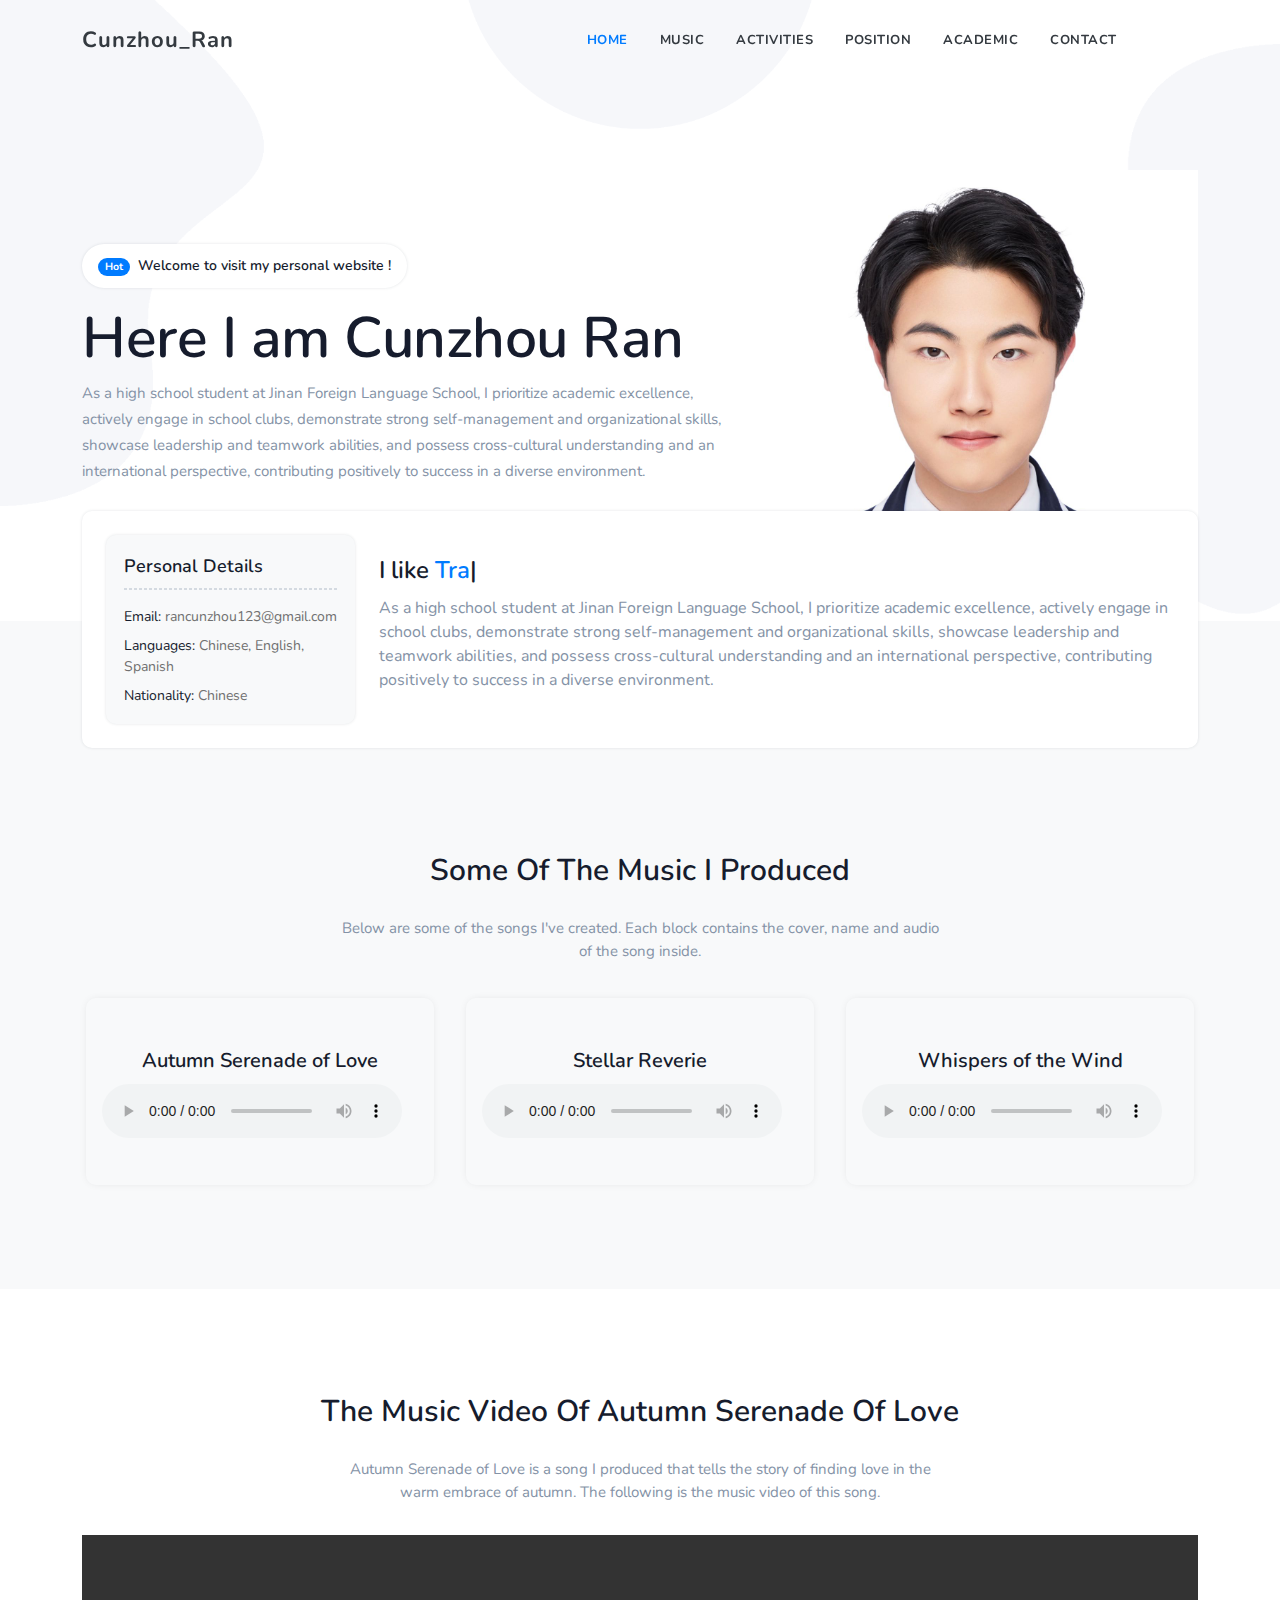
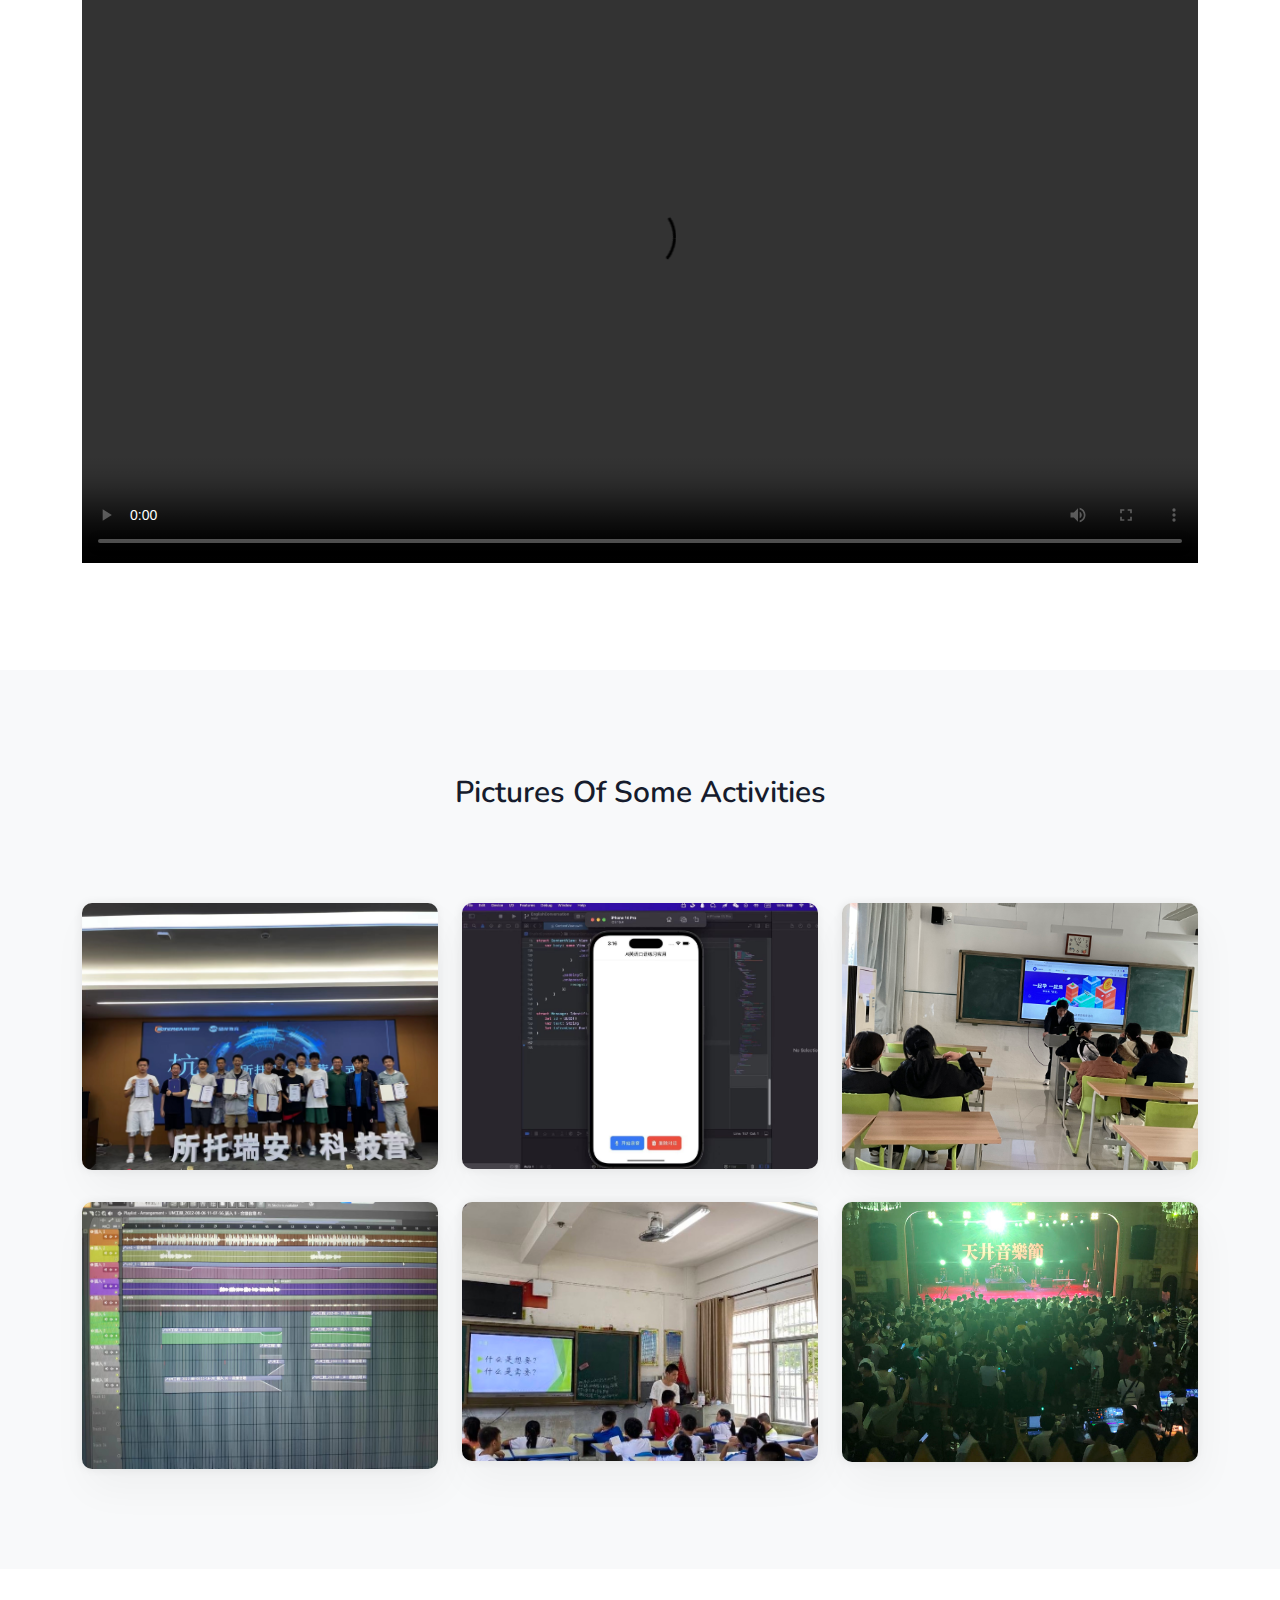
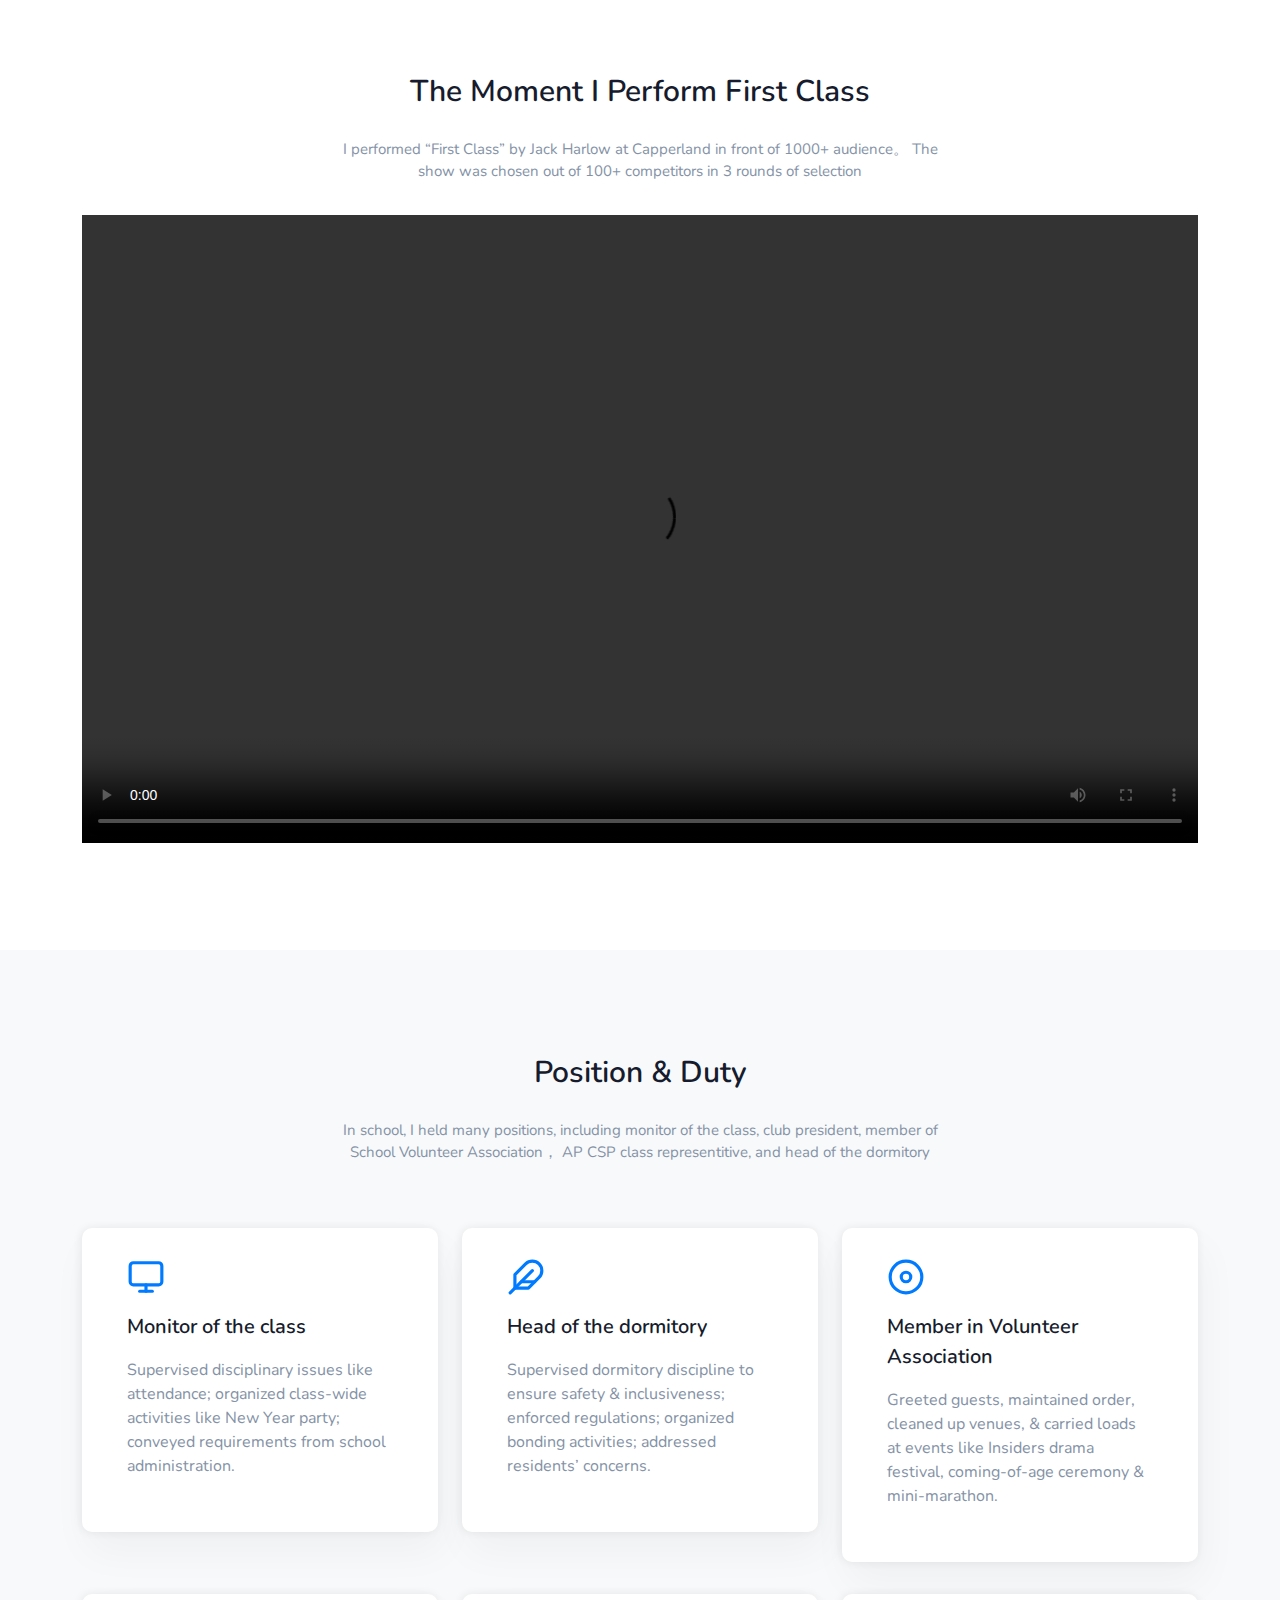
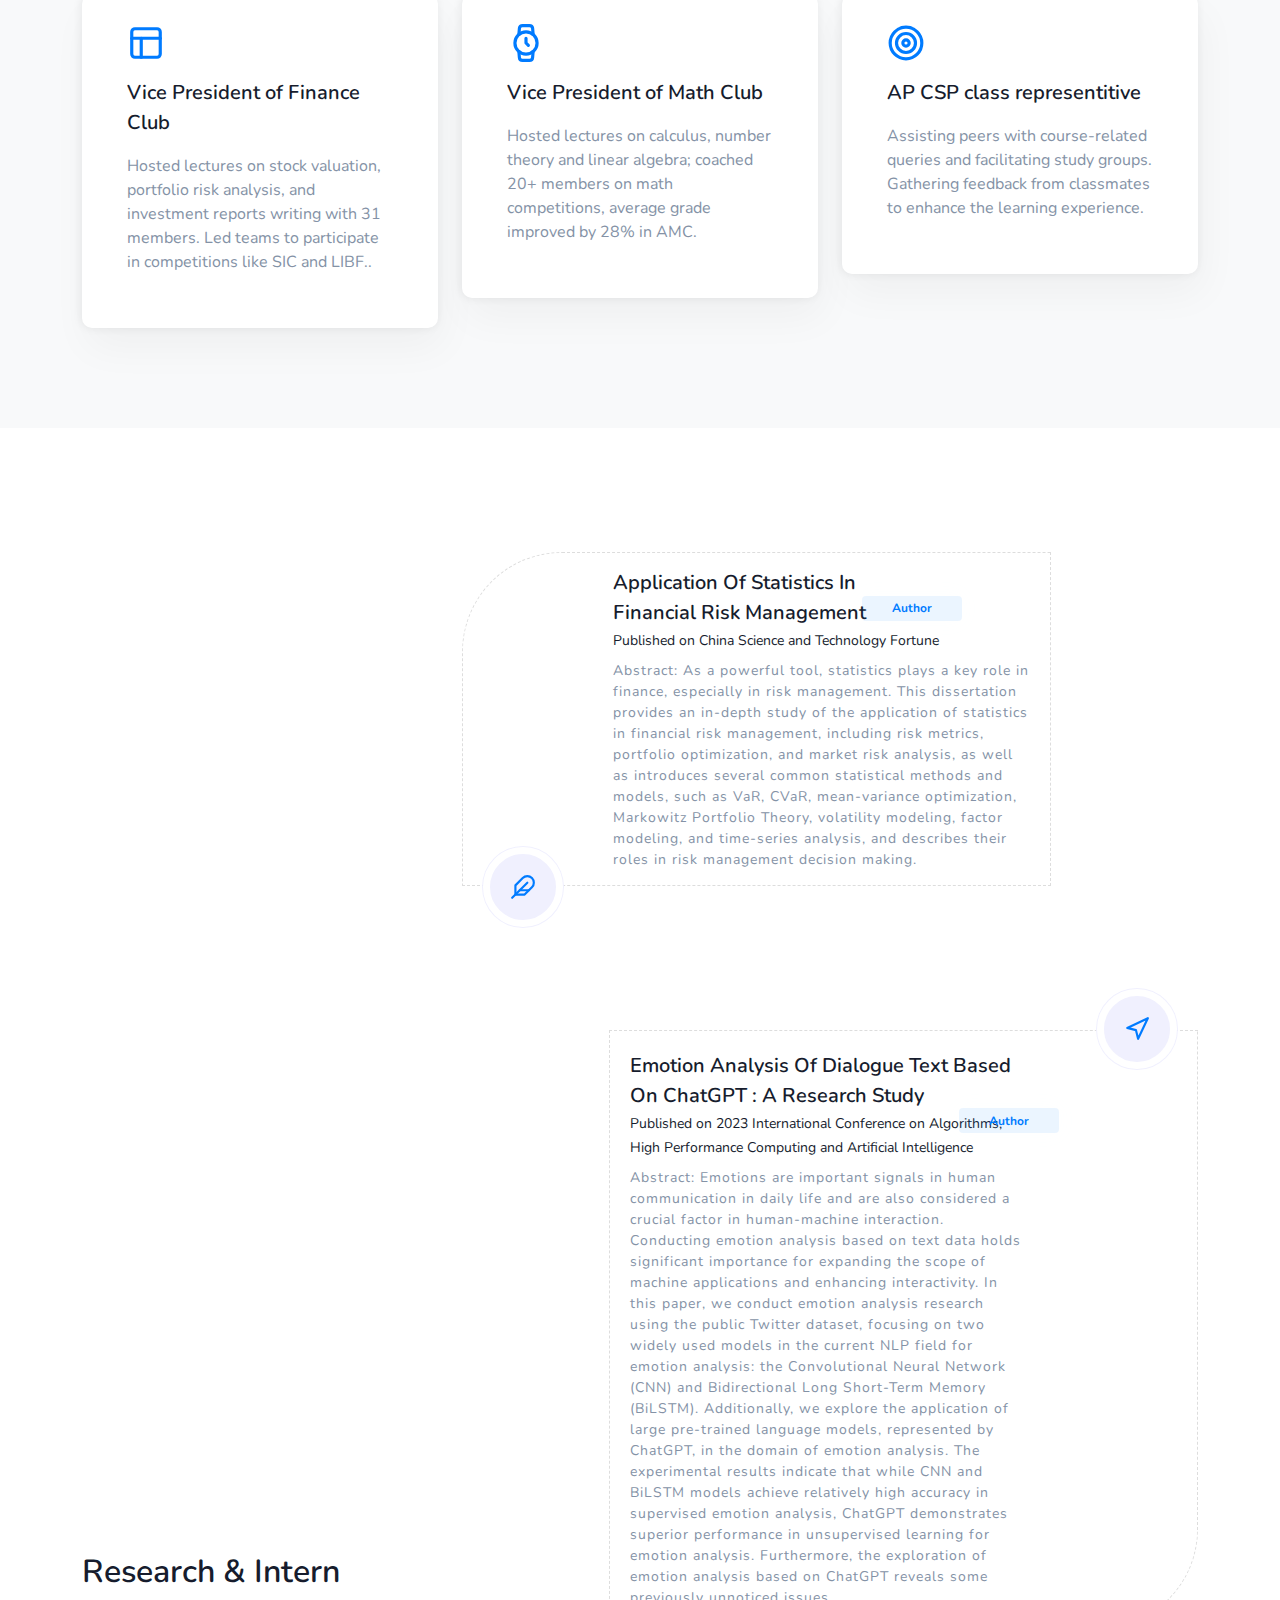
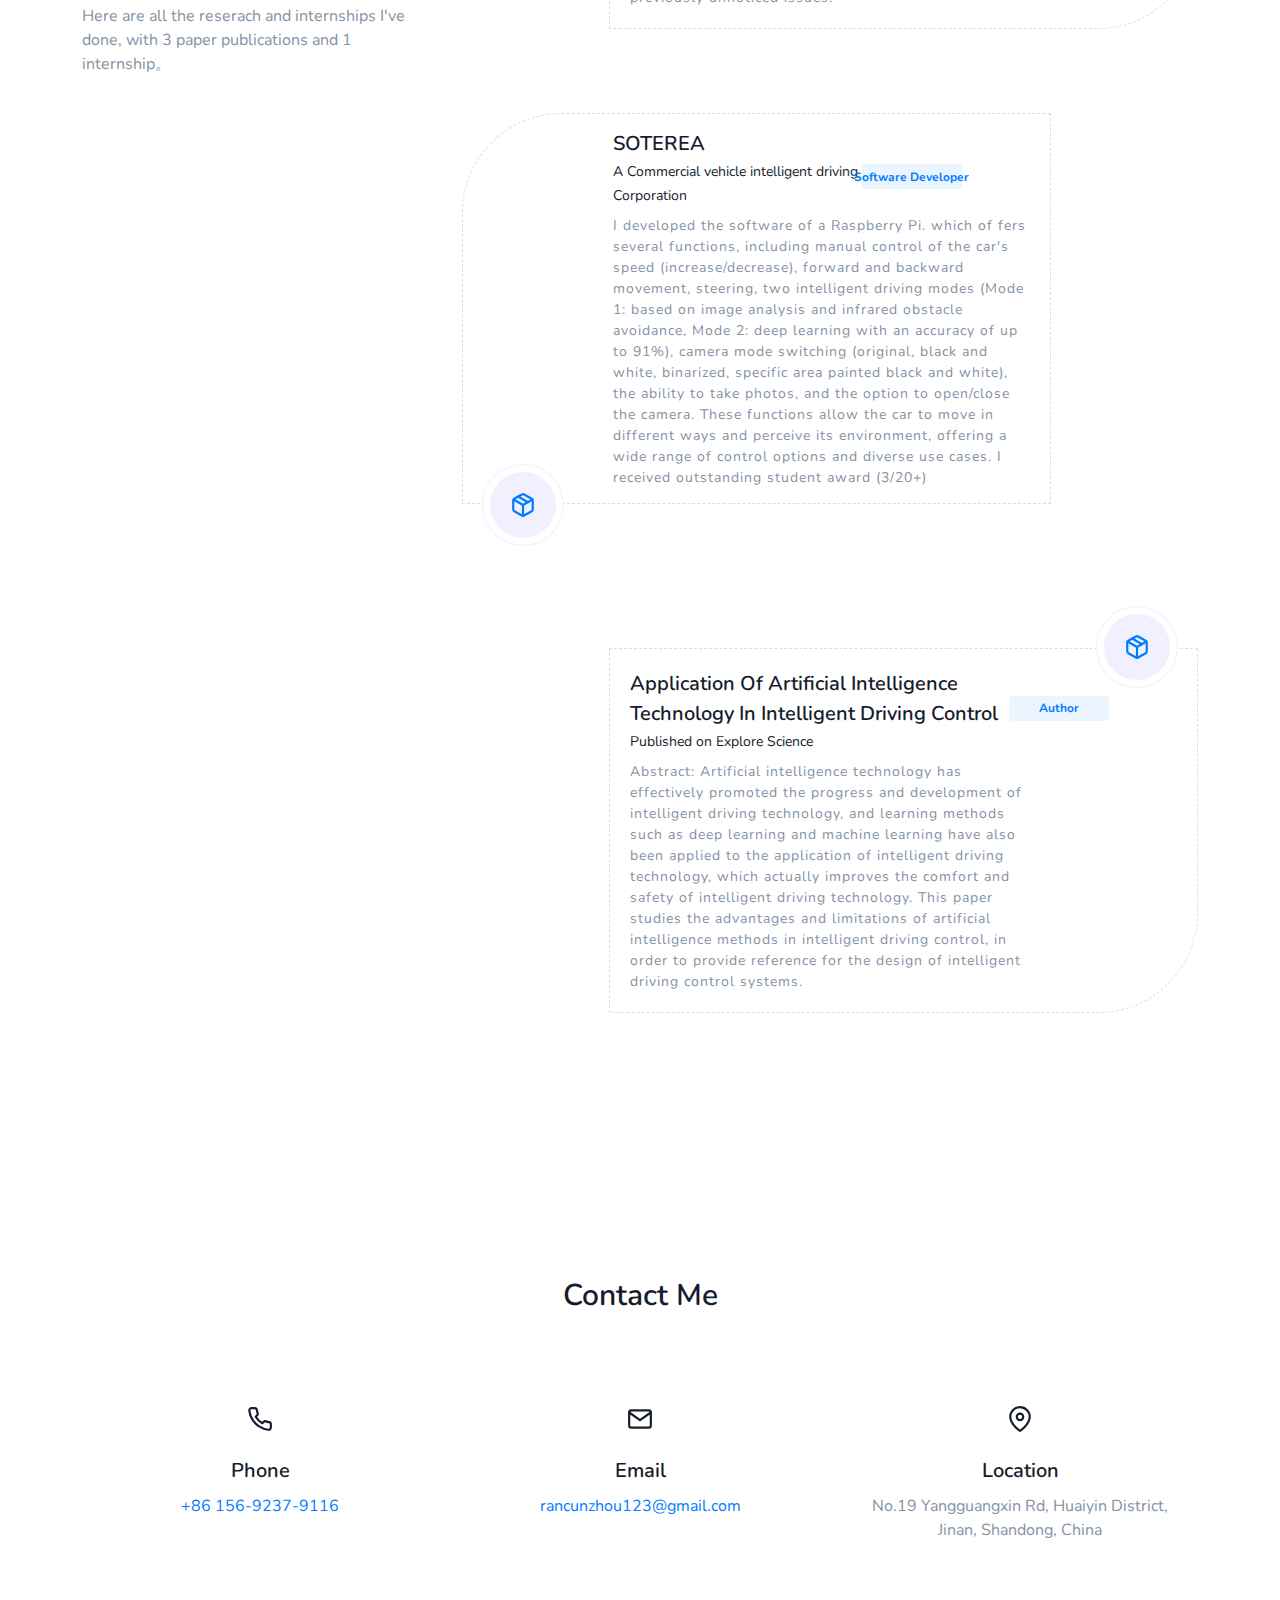
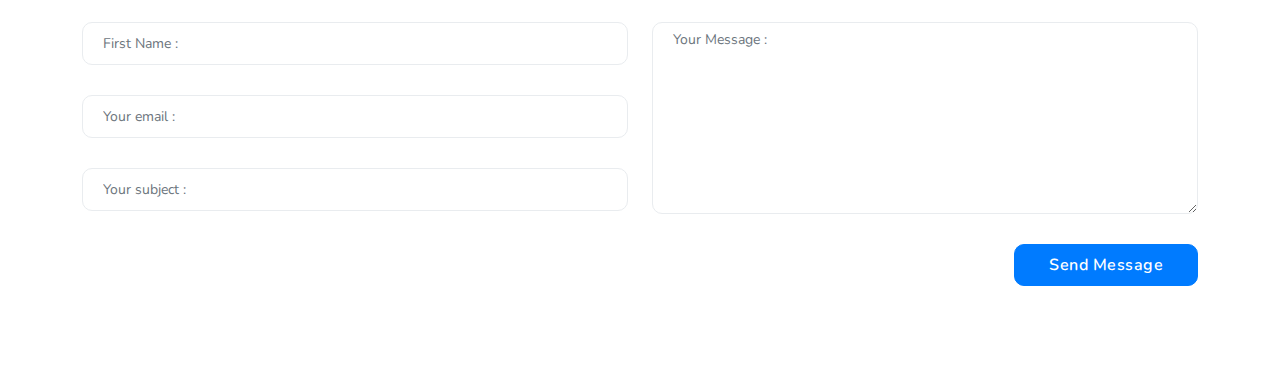
==== commit 43ef94b1: "change sequence" ====
--- a/index.html
+++ b/index.html
@@ -508,6 +508,124 @@
     <!-- Projects End -->
 
 
+     <!-- Testimonial Start -->
+     <section class="section bg-white video-container">
+        <div class="container">
+            <div class="row justify-content-center">
+                <div class="col-12 text-center">
+                    <div class="container-title text-center mb-4 pb-2">
+                        <div class="titles">
+                            <h2 class="title text-capitalize mb-4">The moment I perform First Class</h2>
+                            <p class="pera-title para-desc-600 text-light-muted mb-0 mx-auto">I performed “First Class”
+                                by Jack Harlow at Capperland in front of 1000+ audience。 The show was chosen out of 100+
+                                competitors in 3 rounds of selection
+                            </p>
+                            <span></span>
+                        </div>
+
+                    </div>
+                </div><!--end col-->
+            </div><!--end row-->
+
+            <div class="row justify-content-center" style="text-align: center;">
+                <div class="col-12">
+                    <video width="640" height="360" controls>
+                        <source src="images/firstclass.mp4" type="video/mp4">
+                        您的浏览器不支持视频标签。
+                    </video>
+                </div>
+            </div>
+            <!--  <div class="client-review-slider">
+                            <div class="tiny-slide">
+                                <div class="client-review rounded shadow m-2">
+                                    <div class="align-items-center justify-content-start justify-content-sm-center">
+                                        <div class="col-sm-auto mb-4 mb-sm-0">
+                                            <img class="img-fluid avatar avatar-xl" src="images/client/01.jpg" alt="">
+                                        </div>
+                                        <div class="col pl-lg-4 clt-section">
+                                            <h5 class="clt-title mt-2 mb-2">Ralph Edwards</h5>
+                                            <ul class="list-unstyled float-right mb-0">
+                                                <li class="list-inline-item text-warning"><i class="mdi mdi-star"></i></li>
+                                                <li class="list-inline-item text-warning"><i class="mdi mdi-star"></i></li>
+                                                <li class="list-inline-item text-warning"><i class="mdi mdi-star"></i></li>
+                                                <li class="list-inline-item text-warning"><i class="mdi mdi-star"></i></li>
+                                                <li class="list-inline-item text-warning"><i class="mdi mdi-star"></i></li>
+                                            </ul>
+                                        </div>
+                                        <p class="pera-title text-light-muted mb-0 mt-2">There are many variations of passages of Lorem Ipsum available, but the majority have suffered alteration in some form</p>
+                                    </div>
+                                </div>
+                            </div>
+                            <div class="tiny-slide">
+                                <div class="client-review rounded shadow m-2">
+                                    <div class="align-items-center justify-content-start justify-content-sm-center">
+                                        <div class="col-sm-auto mb-4 mb-sm-0">
+                                            <img class="img-fluid avatar avatar-xl" src="images/client/female-4.jpg" alt="">
+                                        </div>
+                                        <div class="col pl-lg-4 clt-section">
+                                            <h5 class="clt-title mt-2 mb-2">Jenny Wilson</h5>
+                                            <ul class="list-unstyled float-right mb-0">
+                                                <li class="list-inline-item text-warning"><i class="mdi mdi-star"></i></li>
+                                                <li class="list-inline-item text-warning"><i class="mdi mdi-star"></i></li>
+                                                <li class="list-inline-item text-warning"><i class="mdi mdi-star"></i></li>
+                                                <li class="list-inline-item text-warning"><i class="mdi mdi-star"></i></li>
+                                                <li class="list-inline-item text-warning"><i class="mdi mdi-star"></i></li>
+                                            </ul>
+                                        </div>
+                                        <p class="pera-title text-light-muted mb-0 mt-2">There are many variations of passages of Lorem Ipsum available, but the majority have suffered alteration in some form</p>
+                                    </div>
+                                </div>
+                            </div>
+                            <div class="tiny-slide">
+                                <div class="client-review rounded shadow m-2">
+                                    <div class="align-items-center justify-content-start justify-content-sm-center">
+                                        <div class="col-sm-auto mb-4 mb-sm-0">
+                                            <img class="img-fluid avatar avatar-xl" src="images/client/male-1.jpg" alt="">
+                                        </div>
+                                        <div class="col pl-lg-4 clt-section">
+                                            <h5 class="clt-title mt-2 mb-2">Courtney Henry</h5>
+                                            <ul class="list-unstyled float-right mb-0">
+                                                <li class="list-inline-item text-warning"><i class="mdi mdi-star"></i></li>
+                                                <li class="list-inline-item text-warning"><i class="mdi mdi-star"></i></li>
+                                                <li class="list-inline-item text-warning"><i class="mdi mdi-star"></i></li>
+                                                <li class="list-inline-item text-warning"><i class="mdi mdi-star"></i></li>
+                                                <li class="list-inline-item text-warning"><i class="mdi mdi-star"></i></li>
+                                            </ul>
+                                        </div>
+                                        <p class="pera-title text-light-muted mb-0 mt-2">There are many variations of passages of Lorem Ipsum available, but the majority have suffered alteration in some form</p>
+                                    </div>
+                                </div>
+                            </div>
+                            <div class="tiny-slide">
+                                <div class="client-review rounded shadow m-2">
+                                    <div class="align-items-center justify-content-start justify-content-sm-center">
+                                        <div class="col-sm-auto mb-4 mb-sm-0">
+                                            <img class="img-fluid avatar avatar-xl" src="images/client/female-3.jpg" alt="">
+                                        </div>
+                                        <div class="col pl-lg-4 clt-section">
+                                            <h5 class="clt-title mt-2 mb-2">Esther Howard</h5>
+                                            <ul class="list-unstyled float-right mb-0">
+                                                <li class="list-inline-item text-warning"><i class="mdi mdi-star"></i></li>
+                                                <li class="list-inline-item text-warning"><i class="mdi mdi-star"></i></li>
+                                                <li class="list-inline-item text-warning"><i class="mdi mdi-star"></i></li>
+                                                <li class="list-inline-item text-warning"><i class="mdi mdi-star"></i></li>
+                                                <li class="list-inline-item text-warning"><i class="mdi mdi-star"></i></li>
+                                            </ul>
+                                        </div>
+                                        <p class="pera-title text-light-muted mb-0 mt-2">There are many variations of passages of Lorem Ipsum available, but the majority have suffered alteration in some form</p>
+                                    </div>
+                                </div>
+                            </div>
+                        </div>
+                    </div>
+                </div>
+            </div> -->
+            <!--end container -->
+
+    </section>
+    <!--end section -->
+
+
 
     <!-- Service Start -->
     <section class="section bg-light" id="services">
@@ -919,122 +1037,7 @@
 
 
 
-    <!-- Testimonial Start -->
-    <section class="section bg-white video-container">
-        <div class="container">
-            <div class="row justify-content-center">
-                <div class="col-12 text-center">
-                    <div class="container-title text-center mb-4 pb-2">
-                        <div class="titles">
-                            <h2 class="title text-capitalize mb-4">The moment I perform First Class</h2>
-                            <p class="pera-title para-desc-600 text-light-muted mb-0 mx-auto">I performed “First Class”
-                                by Jack Harlow at Capperland in front of 1000+ audience。 The show was chosen out of 100+
-                                competitors in 3 rounds of selection
-                            </p>
-                            <span></span>
-                        </div>
-
-                    </div>
-                </div><!--end col-->
-            </div><!--end row-->
-
-            <div class="row justify-content-center" style="text-align: center;">
-                <div class="col-12">
-                    <video width="640" height="360" controls>
-                        <source src="images/firstclass.mp4" type="video/mp4">
-                        您的浏览器不支持视频标签。
-                    </video>
-                </div>
-            </div>
-            <!--  <div class="client-review-slider">
-                            <div class="tiny-slide">
-                                <div class="client-review rounded shadow m-2">
-                                    <div class="align-items-center justify-content-start justify-content-sm-center">
-                                        <div class="col-sm-auto mb-4 mb-sm-0">
-                                            <img class="img-fluid avatar avatar-xl" src="images/client/01.jpg" alt="">
-                                        </div>
-                                        <div class="col pl-lg-4 clt-section">
-                                            <h5 class="clt-title mt-2 mb-2">Ralph Edwards</h5>
-                                            <ul class="list-unstyled float-right mb-0">
-                                                <li class="list-inline-item text-warning"><i class="mdi mdi-star"></i></li>
-                                                <li class="list-inline-item text-warning"><i class="mdi mdi-star"></i></li>
-                                                <li class="list-inline-item text-warning"><i class="mdi mdi-star"></i></li>
-                                                <li class="list-inline-item text-warning"><i class="mdi mdi-star"></i></li>
-                                                <li class="list-inline-item text-warning"><i class="mdi mdi-star"></i></li>
-                                            </ul>
-                                        </div>
-                                        <p class="pera-title text-light-muted mb-0 mt-2">There are many variations of passages of Lorem Ipsum available, but the majority have suffered alteration in some form</p>
-                                    </div>
-                                </div>
-                            </div>
-                            <div class="tiny-slide">
-                                <div class="client-review rounded shadow m-2">
-                                    <div class="align-items-center justify-content-start justify-content-sm-center">
-                                        <div class="col-sm-auto mb-4 mb-sm-0">
-                                            <img class="img-fluid avatar avatar-xl" src="images/client/female-4.jpg" alt="">
-                                        </div>
-                                        <div class="col pl-lg-4 clt-section">
-                                            <h5 class="clt-title mt-2 mb-2">Jenny Wilson</h5>
-                                            <ul class="list-unstyled float-right mb-0">
-                                                <li class="list-inline-item text-warning"><i class="mdi mdi-star"></i></li>
-                                                <li class="list-inline-item text-warning"><i class="mdi mdi-star"></i></li>
-                                                <li class="list-inline-item text-warning"><i class="mdi mdi-star"></i></li>
-                                                <li class="list-inline-item text-warning"><i class="mdi mdi-star"></i></li>
-                                                <li class="list-inline-item text-warning"><i class="mdi mdi-star"></i></li>
-                                            </ul>
-                                        </div>
-                                        <p class="pera-title text-light-muted mb-0 mt-2">There are many variations of passages of Lorem Ipsum available, but the majority have suffered alteration in some form</p>
-                                    </div>
-                                </div>
-                            </div>
-                            <div class="tiny-slide">
-                                <div class="client-review rounded shadow m-2">
-                                    <div class="align-items-center justify-content-start justify-content-sm-center">
-                                        <div class="col-sm-auto mb-4 mb-sm-0">
-                                            <img class="img-fluid avatar avatar-xl" src="images/client/male-1.jpg" alt="">
-                                        </div>
-                                        <div class="col pl-lg-4 clt-section">
-                                            <h5 class="clt-title mt-2 mb-2">Courtney Henry</h5>
-                                            <ul class="list-unstyled float-right mb-0">
-                                                <li class="list-inline-item text-warning"><i class="mdi mdi-star"></i></li>
-                                                <li class="list-inline-item text-warning"><i class="mdi mdi-star"></i></li>
-                                                <li class="list-inline-item text-warning"><i class="mdi mdi-star"></i></li>
-                                                <li class="list-inline-item text-warning"><i class="mdi mdi-star"></i></li>
-                                                <li class="list-inline-item text-warning"><i class="mdi mdi-star"></i></li>
-                                            </ul>
-                                        </div>
-                                        <p class="pera-title text-light-muted mb-0 mt-2">There are many variations of passages of Lorem Ipsum available, but the majority have suffered alteration in some form</p>
-                                    </div>
-                                </div>
-                            </div>
-                            <div class="tiny-slide">
-                                <div class="client-review rounded shadow m-2">
-                                    <div class="align-items-center justify-content-start justify-content-sm-center">
-                                        <div class="col-sm-auto mb-4 mb-sm-0">
-                                            <img class="img-fluid avatar avatar-xl" src="images/client/female-3.jpg" alt="">
-                                        </div>
-                                        <div class="col pl-lg-4 clt-section">
-                                            <h5 class="clt-title mt-2 mb-2">Esther Howard</h5>
-                                            <ul class="list-unstyled float-right mb-0">
-                                                <li class="list-inline-item text-warning"><i class="mdi mdi-star"></i></li>
-                                                <li class="list-inline-item text-warning"><i class="mdi mdi-star"></i></li>
-                                                <li class="list-inline-item text-warning"><i class="mdi mdi-star"></i></li>
-                                                <li class="list-inline-item text-warning"><i class="mdi mdi-star"></i></li>
-                                                <li class="list-inline-item text-warning"><i class="mdi mdi-star"></i></li>
-                                            </ul>
-                                        </div>
-                                        <p class="pera-title text-light-muted mb-0 mt-2">There are many variations of passages of Lorem Ipsum available, but the majority have suffered alteration in some form</p>
-                                    </div>
-                                </div>
-                            </div>
-                        </div>
-                    </div>
-                </div>
-            </div> -->
-            <!--end container -->
-
-    </section>
-    <!--end section -->
+   
 
 
 
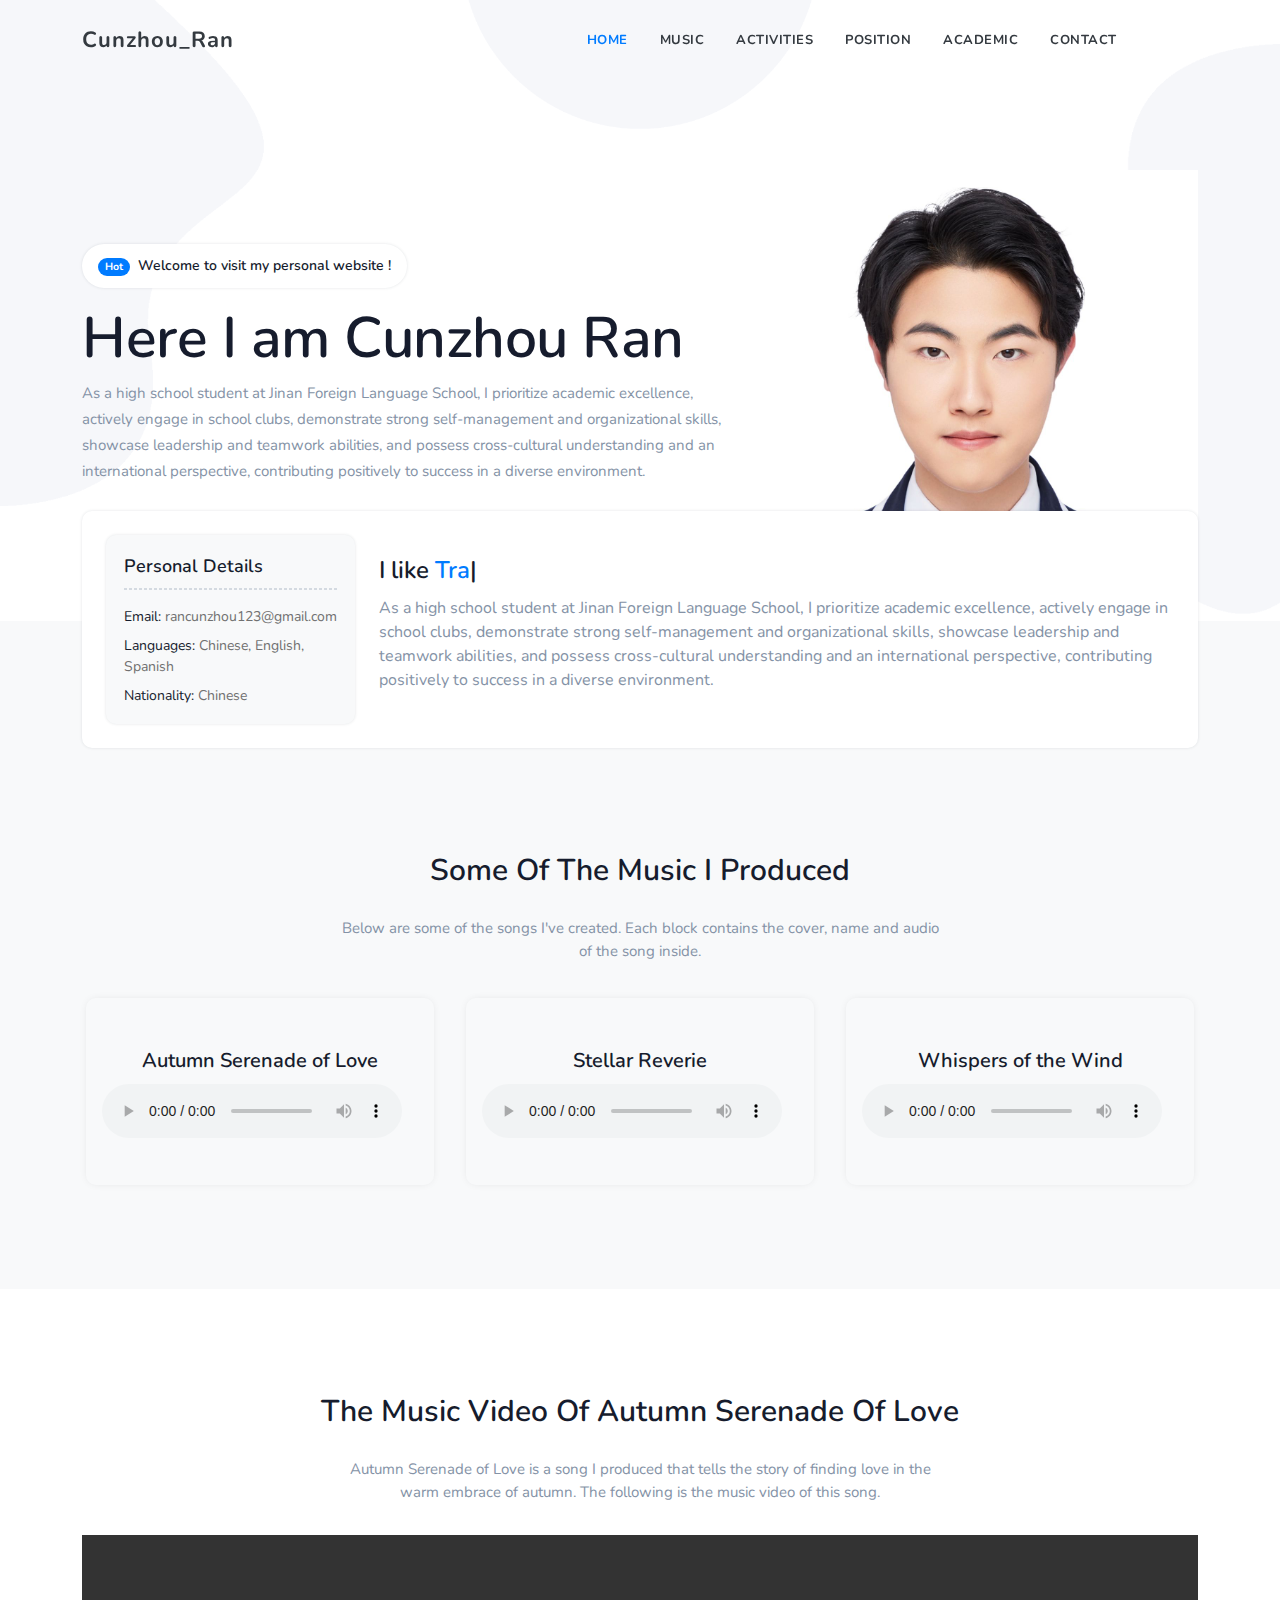
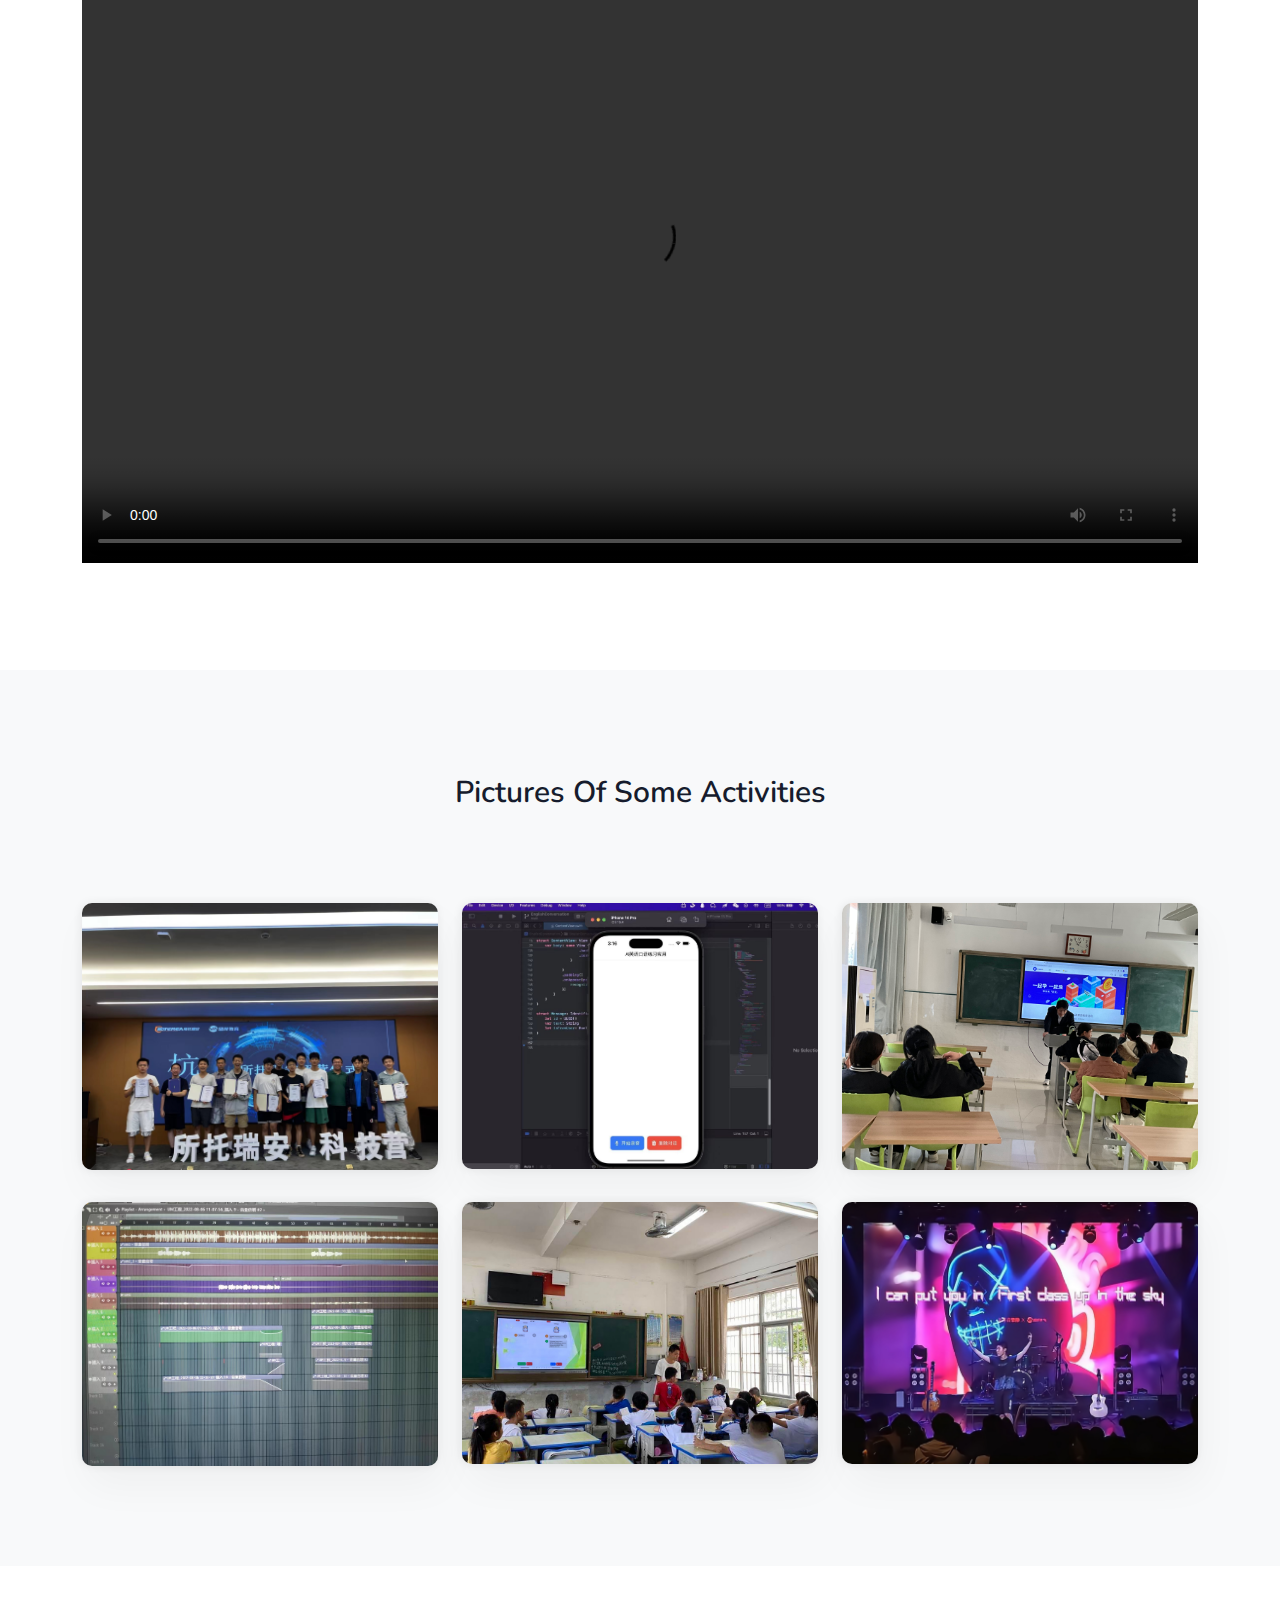
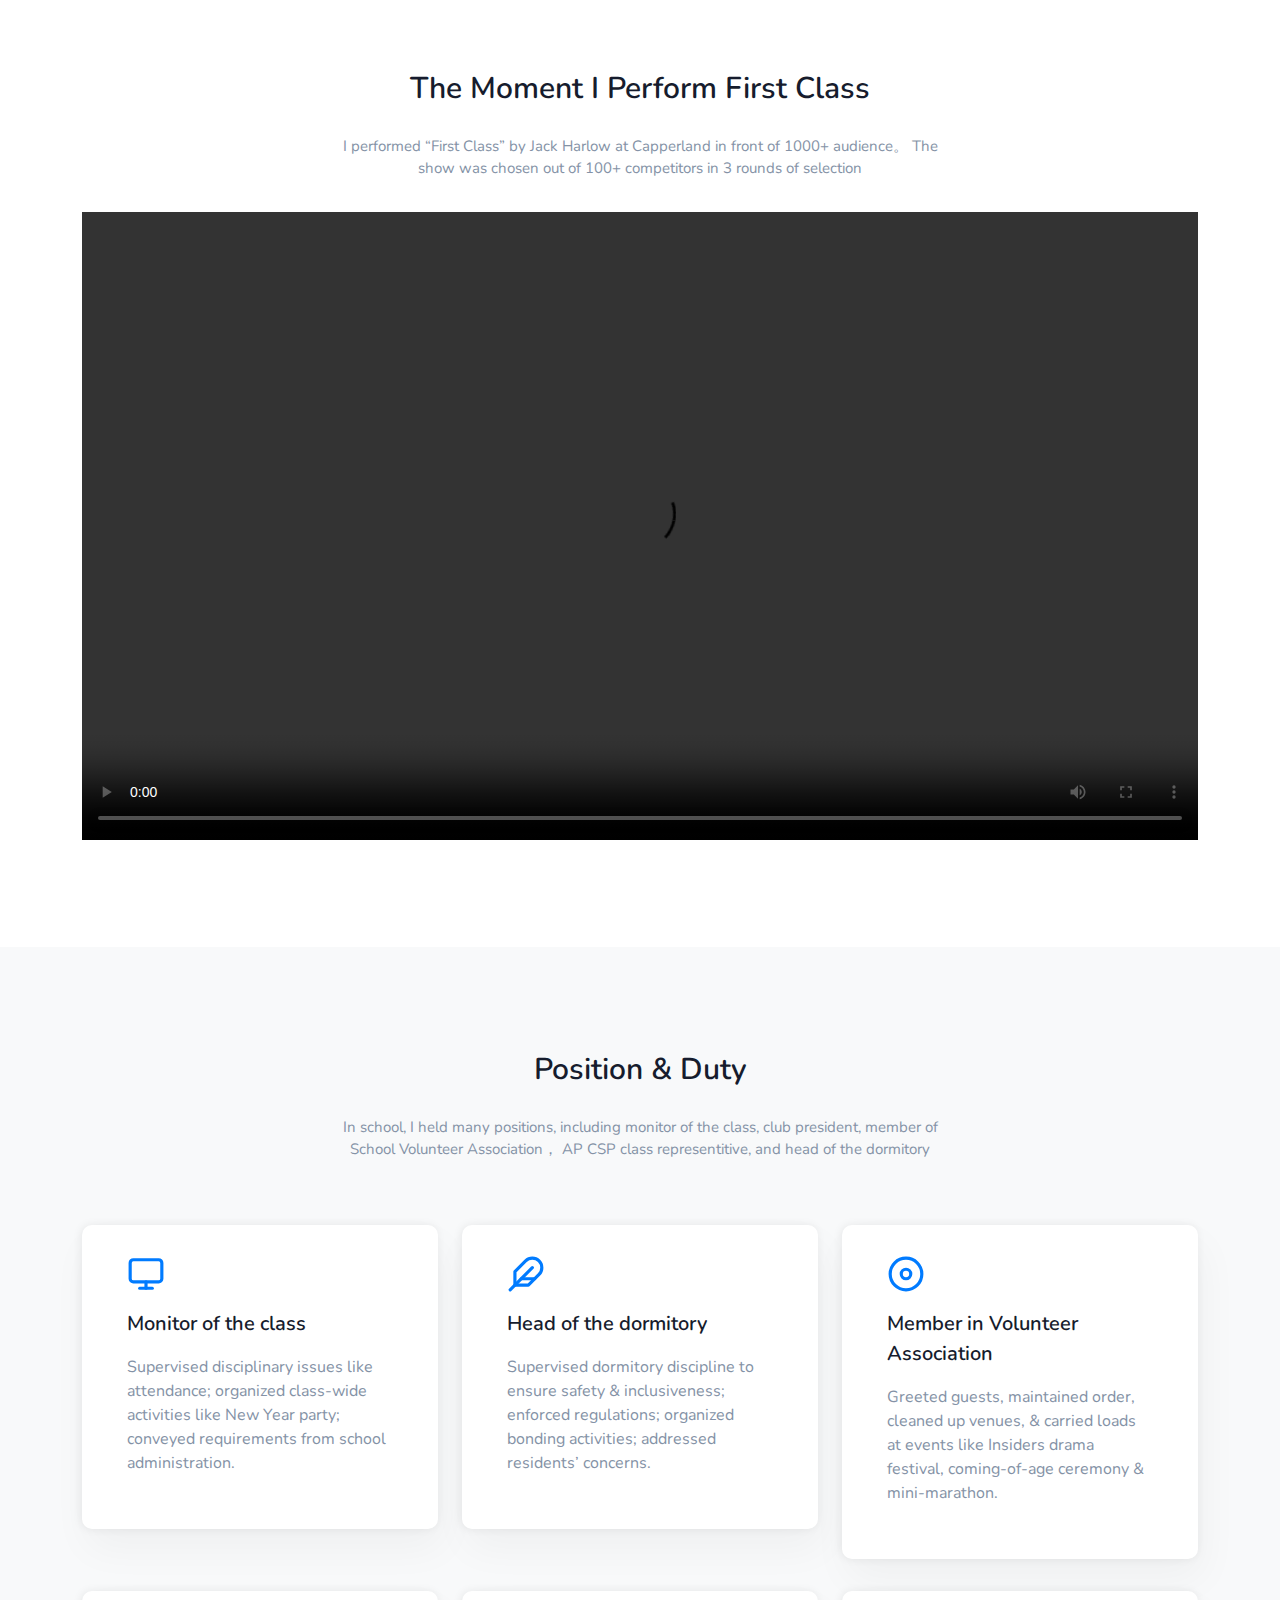
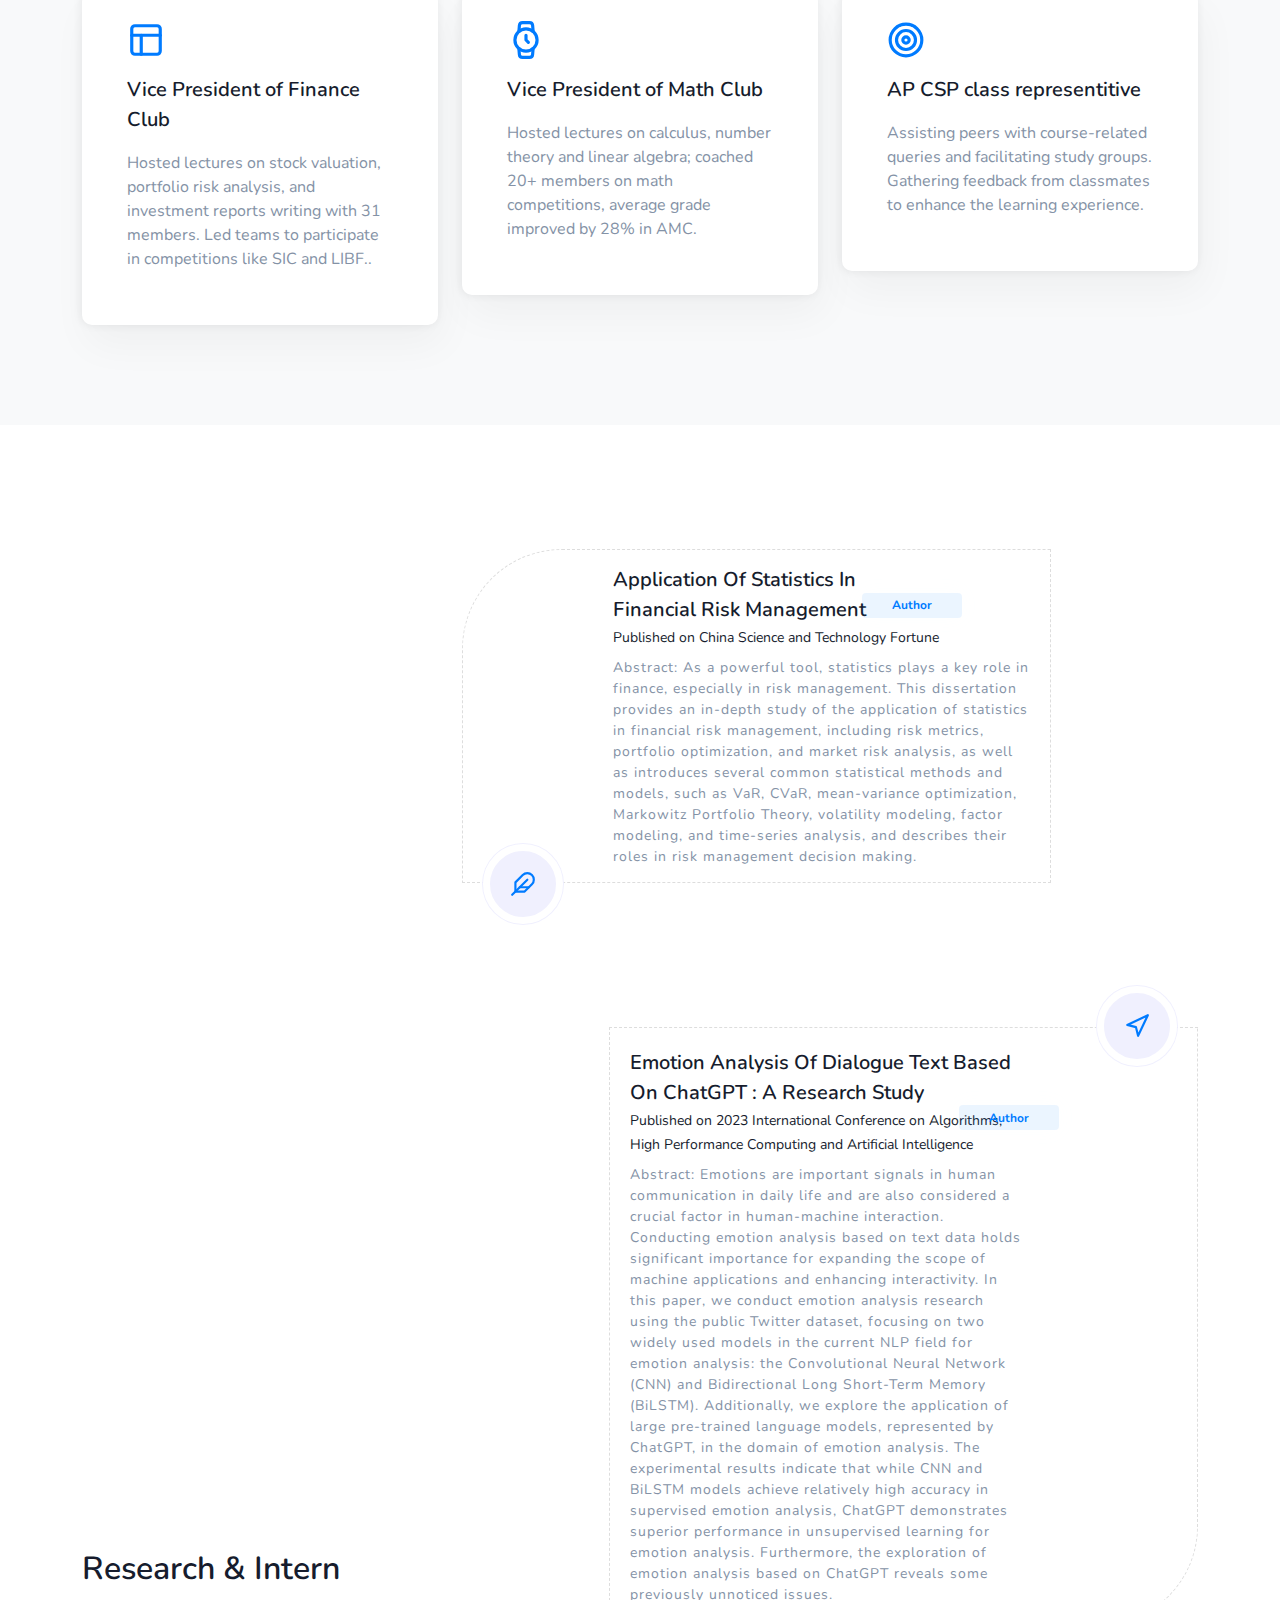
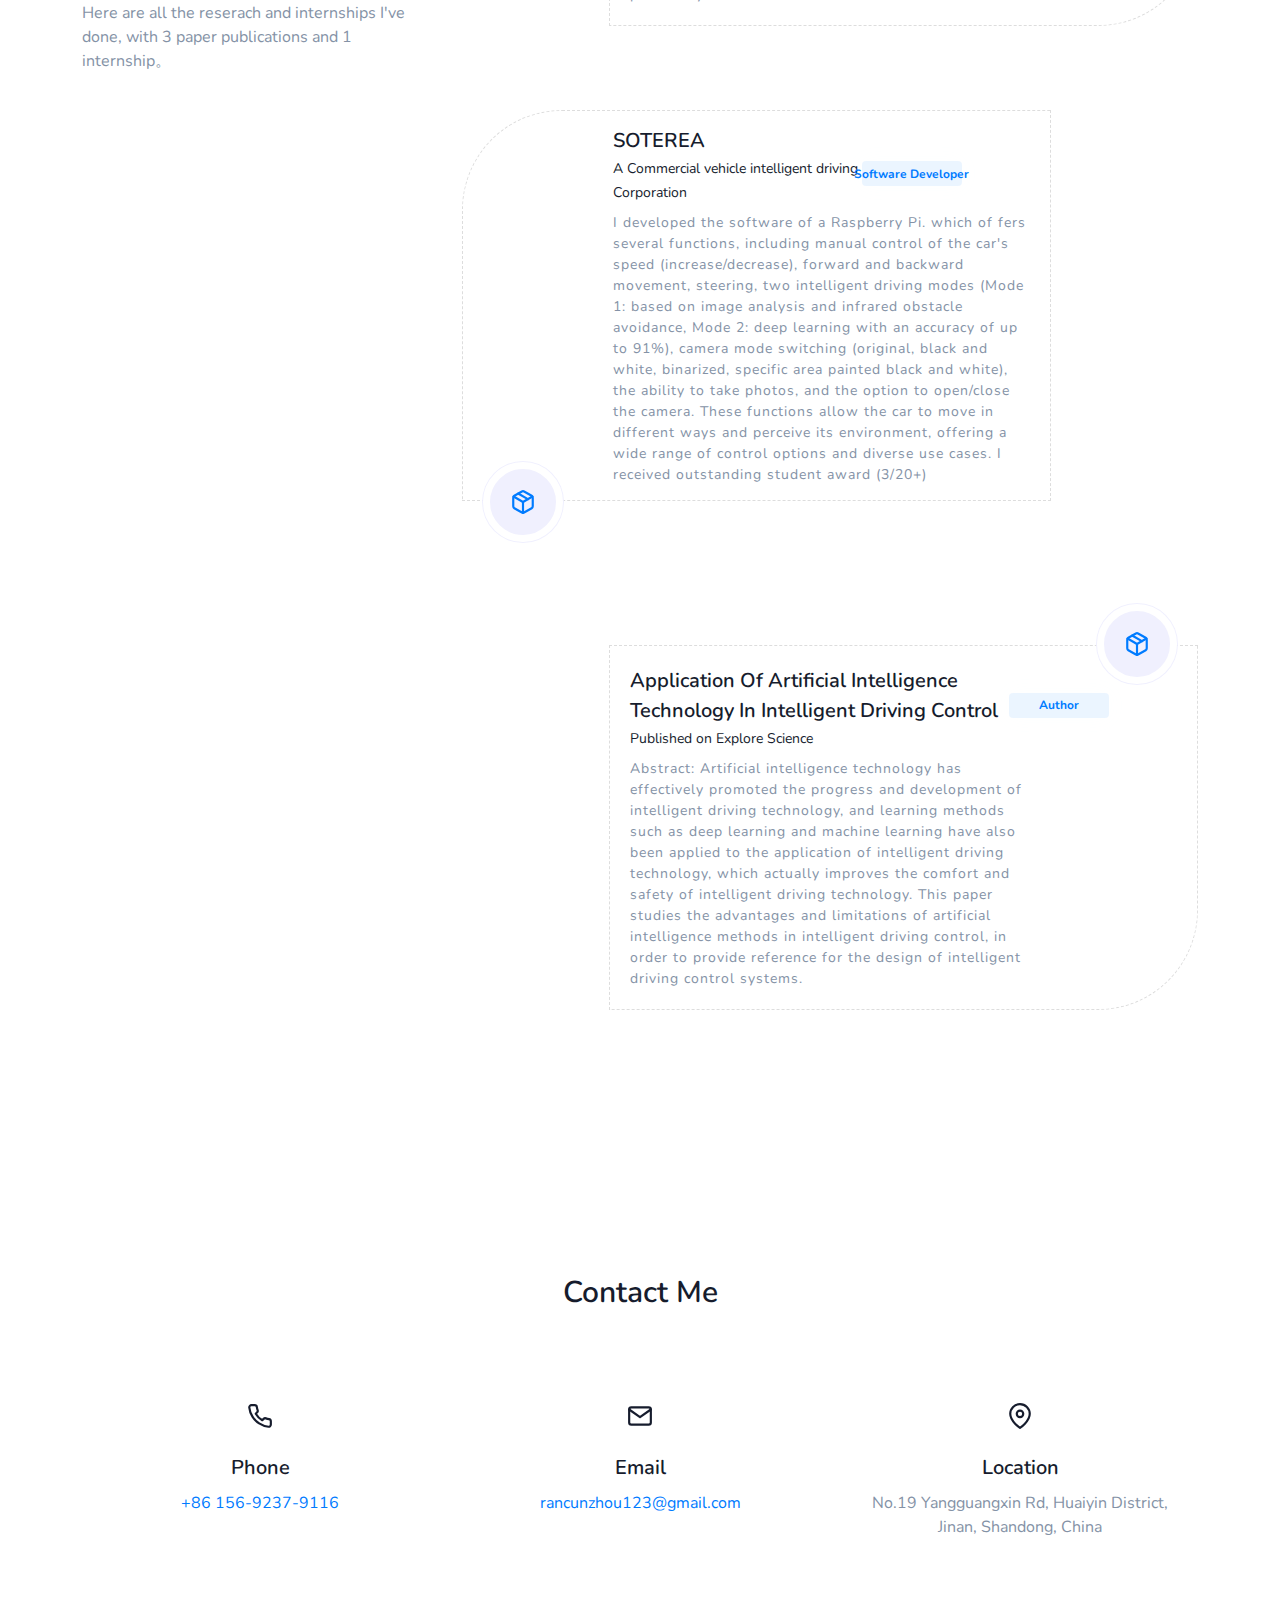
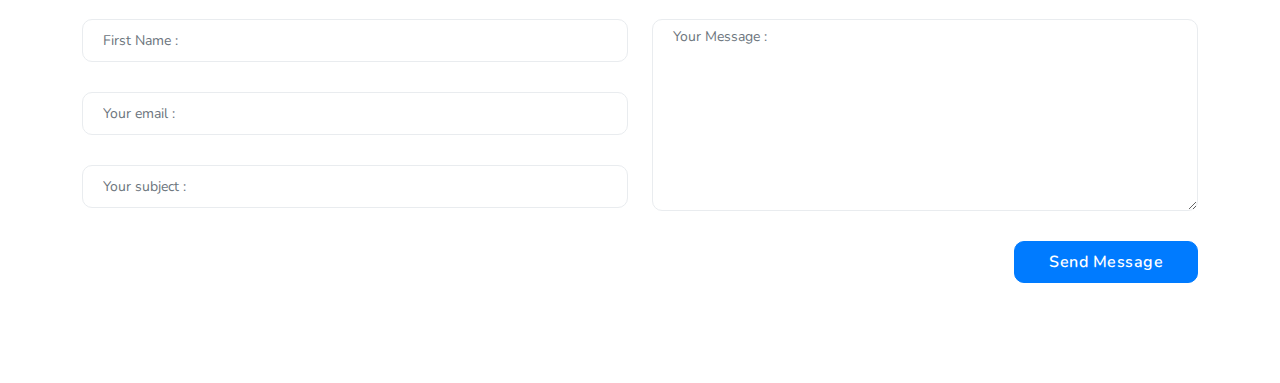
==== commit 892292d8: "modified" ====
--- a/index.html
+++ b/index.html
@@ -398,10 +398,10 @@
                             <img src="images/kouyuapp.jpg" class="img-fluid" alt="work-image">
                             <div class="overlay-work bg-dark"></div>
                             <div class="content">
-                                <h5 class="mb-0"><a class="text-white title">An app for practicing spoken English with
+                                <h5 class="mb-0"><a class="text-white title">TALKBRIDGE, an app for practicing spoken English with
                                         generative AI.
                                     </a></h5>
-                                <h6 class="text-light tag mb-0">Screenshot of the app and the code</h6>
+                                <h6 class="text-light tag mb-0">Screenshot of Talkbridge and the code</h6>
                             </div>
                             <div class="icons text-center">
                                 <a href="javascript:void(0)" data-src="images/kouyuapp.jpg" data-gallery="myGal"
@@ -459,15 +459,15 @@
                     <div
                         class="card border-0 work-container work-modern position-relative d-block overflow-hidden rounded">
                         <div class="card-body p-0">
-                            <img src="images/zhijiao.jpeg" class="img-fluid" alt="work-image">
+                            <img src="images/talkbridge.jpg" class="img-fluid" alt="work-image">
                             <div class="overlay-work bg-dark"></div>
                             <div class="content">
-                                <h5 class="mb-0"><a class="text-white title">Teaching in Qionghai, Hainan
+                                <h5 class="mb-0"><a class="text-white title">“Speak Up” with Jinan Sunshine 100 Primary School
                                     </a></h5>
-                                <h6 class="text-light tag mb-0">A picture of me teaching a class </h6>
+                                <h6 class="text-light tag mb-0">A picture of me introducing Talkrbidge to the students </h6>
                             </div>
                             <div class="icons text-center">
-                                <a href="javascript:void(0)" data-src="images/zhijiao.jpeg" data-gallery="myGal"
+                                <a href="javascript:void(0)" data-src="images/talkbridge.jpg" data-gallery="myGal"
                                     class="text-primary work-icon bg-white d-inline-block rounded-pill mfp-image"><i
                                         data-feather="camera" class="fea icon-sm"></i></a>
                             </div>
@@ -479,15 +479,15 @@
                     <div
                         class="card border-0 work-container work-modern position-relative d-block overflow-hidden rounded">
                         <div class="card-body p-0">
-                            <img src="images/yinyue.jpg" class="img-fluid" alt="work-image">
+                            <img src="images/fc.jpg" class="img-fluid" alt="work-image">
                             <div class="overlay-work bg-dark"></div>
                             <div class="content">
                                 <h5 class="mb-0"><a class="text-white title">Performing First Class at Capperland
                                     </a></h5>
-                                <h6 class="text-light tag mb-0">The photo before the show started</h6>
+                                <h6 class="text-light tag mb-0">Photo of me performing “first class”</h6>
                             </div>
                             <div class="icons text-center">
-                                <a href="javascript:void(0)" data-src="images/yinyue.jpg" data-gallery="myGal"
+                                <a href="javascript:void(0)" data-src="images/fc.jpg" data-gallery="myGal"
                                     class="text-primary work-icon bg-white d-inline-block rounded-pill mfp-image"><i
                                         data-feather="camera" class="fea icon-sm"></i></a>
                             </div>
